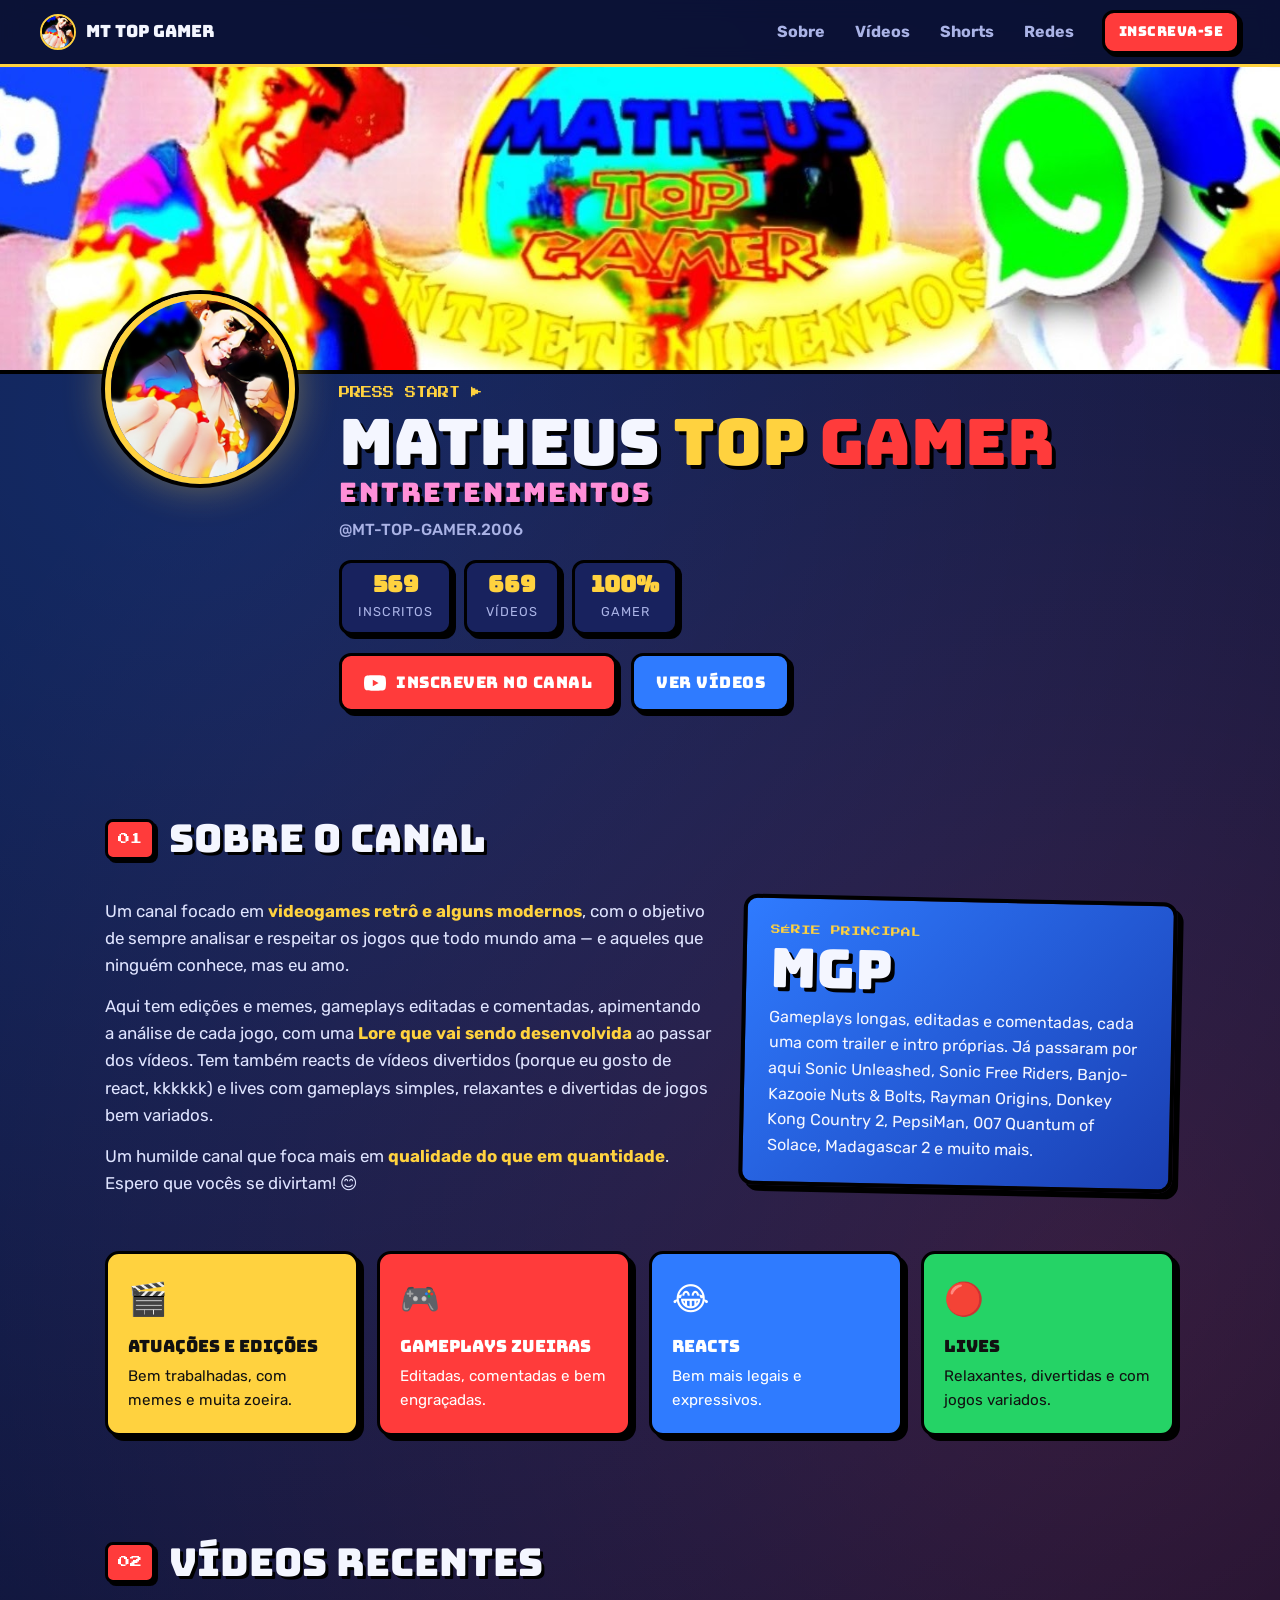
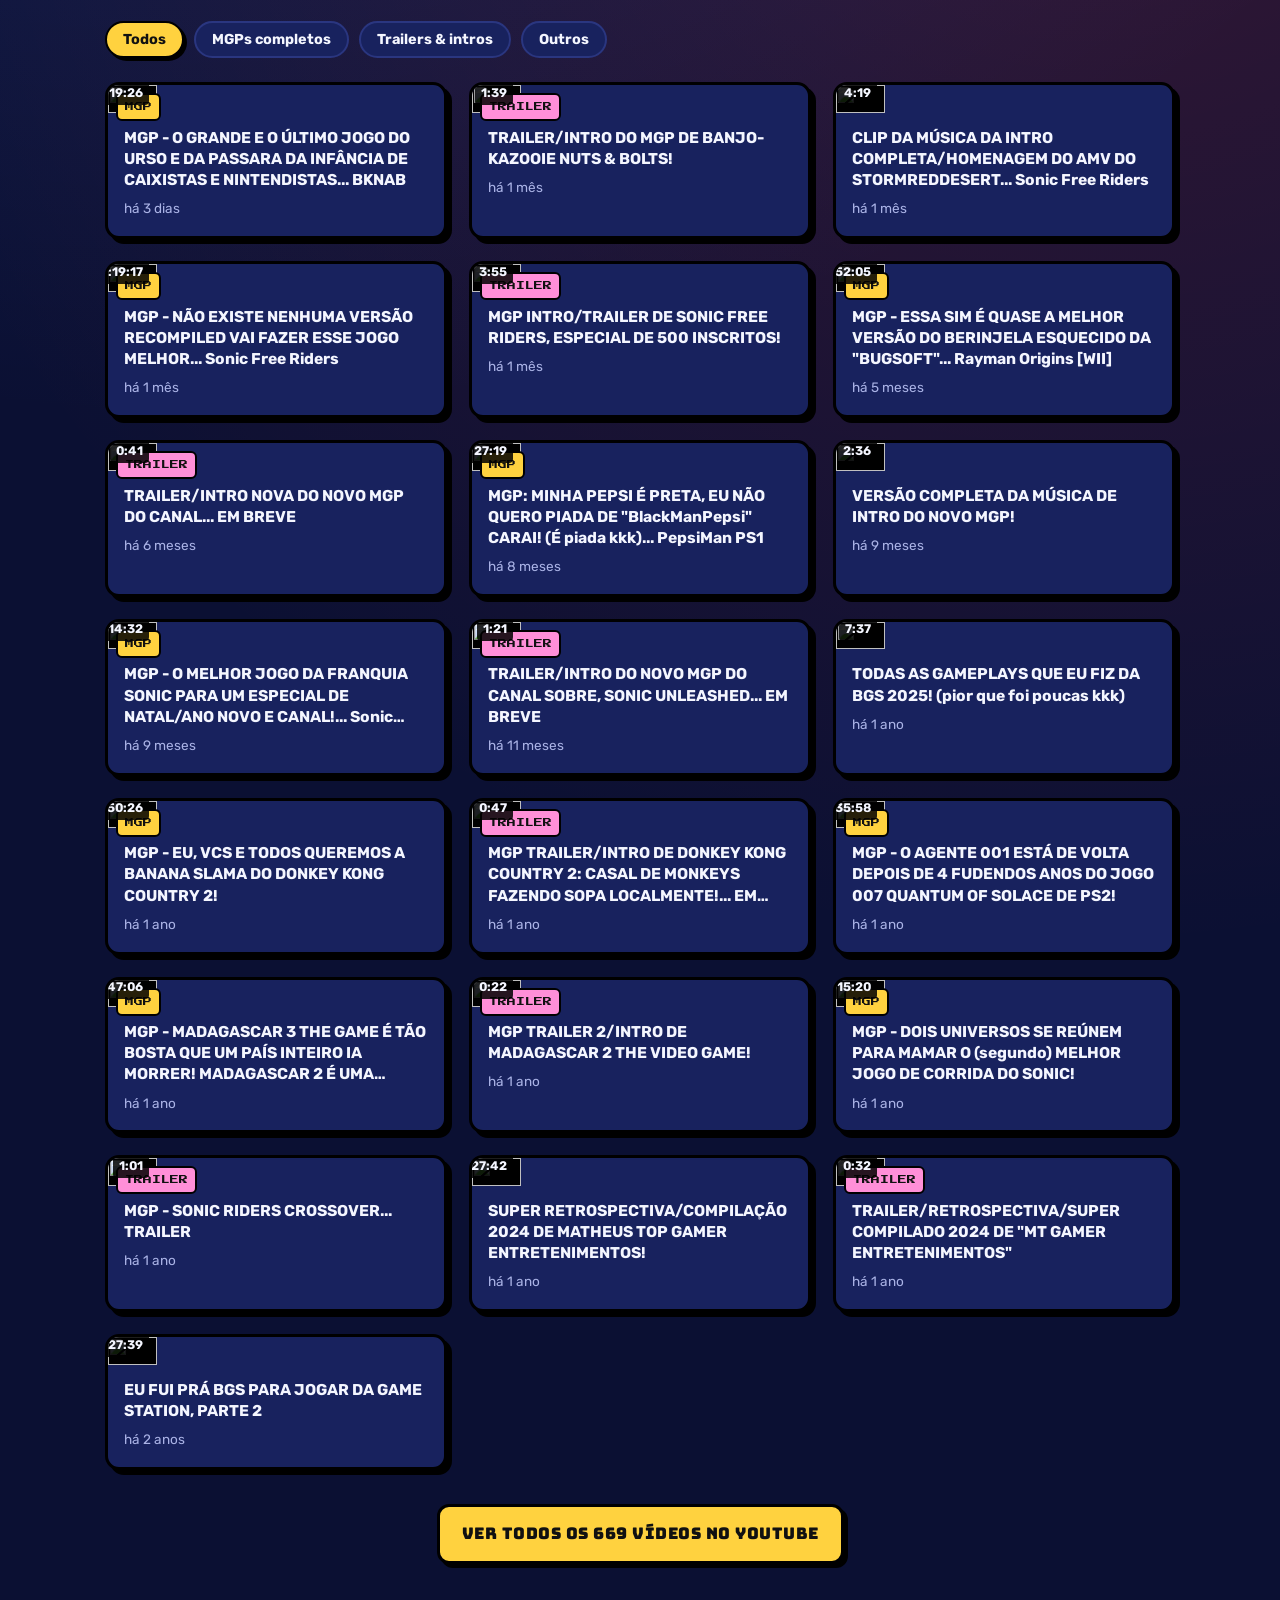
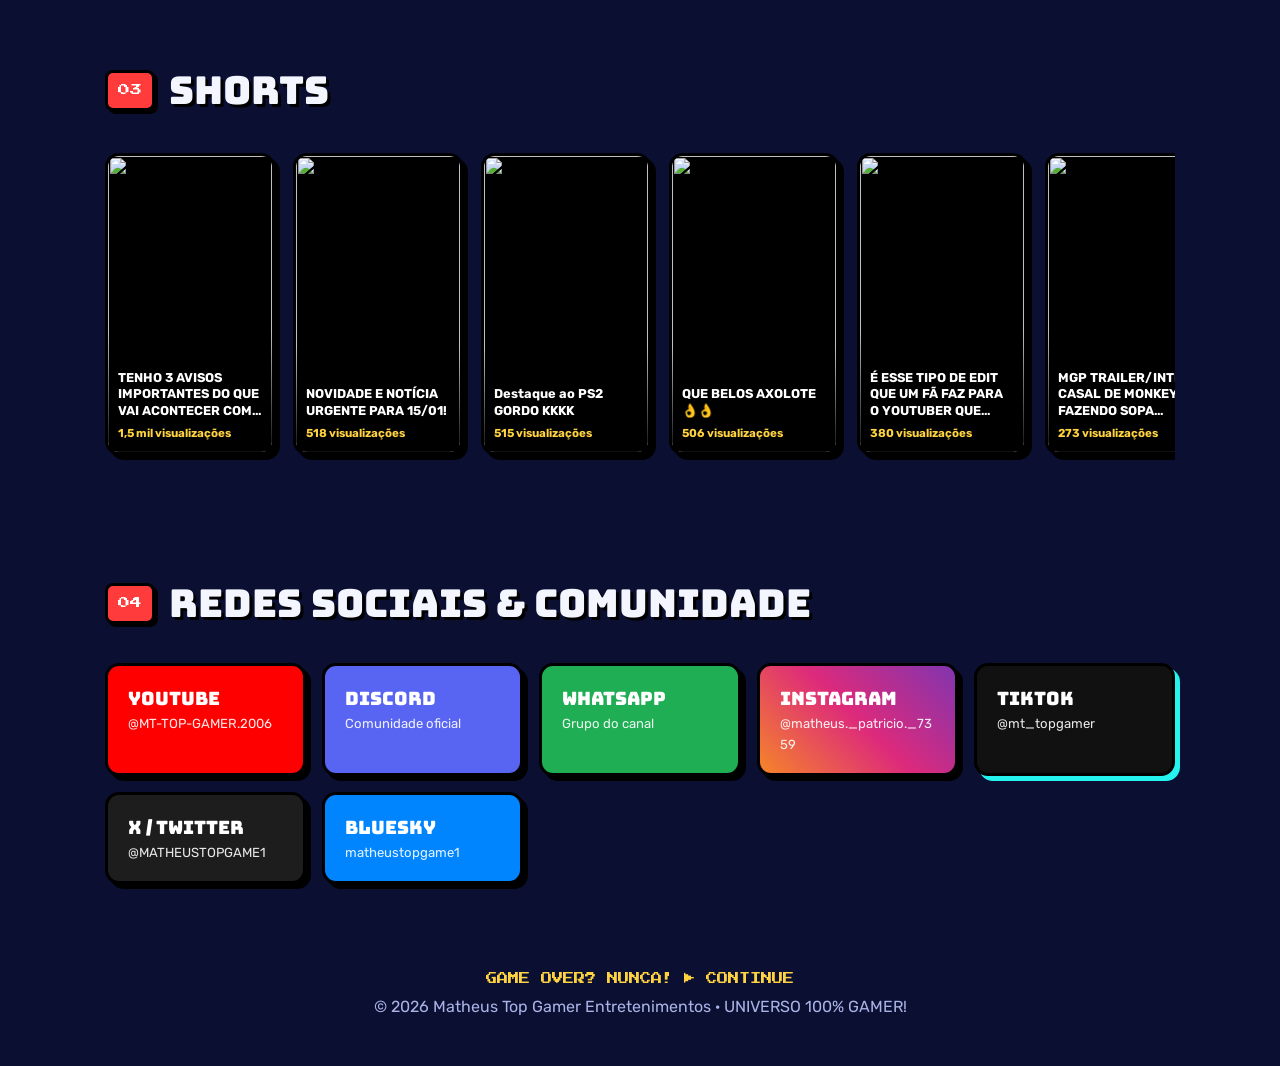
==== index.html @ 9858ecb1 "Site do canal Matheus Top Gamer Entretenimentos Co-Authored-By: Claude Opus 5.5 <noreply@anthropic.c" ====
<!doctype html>
<html lang="pt-BR">
<head>
  <meta charset="utf-8">
  <meta name="viewport" content="width=device-width, initial-scale=1">
  <title>Matheus Top Gamer Entretenimentos</title>
  <meta name="description" content="Canal de videogames retrô e alguns modernos: MGPs, gameplays editadas e comentadas, reacts, lives e muita zoeira. UNIVERSO 100% GAMER!">
  <meta property="og:title" content="Matheus Top Gamer Entretenimentos">
  <meta property="og:description" content="Videogames retrô, MGPs, gameplays zueiras, reacts e lives. UNIVERSO 100% GAMER!">
  <meta property="og:image" content="assets/banner.jpg">
  <meta property="og:type" content="website">
  <meta name="theme-color" content="#0b1033">
  <link rel="icon" href="assets/avatar.jpg">
  <link rel="preconnect" href="https://fonts.googleapis.com">
  <link rel="preconnect" href="https://fonts.gstatic.com" crossorigin>
  <link href="https://fonts.googleapis.com/css2?family=Bungee&family=Press+Start+2P&family=Rubik:wght@400;500;700;900&display=swap" rel="stylesheet">
  <link rel="stylesheet" href="styles.css">
</head>
<body>
  <header class="topbar">
    <a href="#inicio" class="brand">
      <img src="assets/avatar.jpg" alt="" width="36" height="36">
      <span>MT TOP GAMER</span>
    </a>
    <nav class="nav" aria-label="Seções">
      <a href="#sobre">Sobre</a>
      <a href="#videos">Vídeos</a>
      <a href="#shorts">Shorts</a>
      <a href="#redes">Redes</a>
    </nav>
    <a class="btn btn-red btn-sm" href="https://www.youtube.com/@MT-TOP-GAMER.2006?sub_confirmation=1" target="_blank" rel="noopener">Inscreva-se</a>
  </header>

  <main>
    <!-- HERO -->
    <section id="inicio" class="hero">
      <div class="hero-banner" style="background-image:url('assets/banner.jpg')" role="img" aria-label="Banner do canal Matheus Top Gamer Entretenimentos"></div>
      <div class="hero-body">
        <img class="hero-avatar" src="assets/avatar.jpg" alt="Foto do Matheus" width="160" height="160">
        <div class="hero-text">
          <p class="press">PRESS START ▶</p>
          <h1>Matheus <span class="y">Top</span> <span class="r">Gamer</span><small>Entretenimentos</small></h1>
          <p class="handle">@MT-TOP-GAMER.2006</p>
          <ul class="stats">
            <li><strong>569</strong><span>inscritos</span></li>
            <li><strong>669</strong><span>vídeos</span></li>
            <li><strong>100%</strong><span>gamer</span></li>
          </ul>
          <div class="cta">
            <a class="btn btn-red" href="https://www.youtube.com/@MT-TOP-GAMER.2006?sub_confirmation=1" target="_blank" rel="noopener">
              <svg viewBox="0 0 24 24" aria-hidden="true"><path d="M23.5 6.2a3 3 0 0 0-2.1-2.1C19.5 3.6 12 3.6 12 3.6s-7.5 0-9.4.5A3 3 0 0 0 .5 6.2 31 31 0 0 0 0 12a31 31 0 0 0 .5 5.8 3 3 0 0 0 2.1 2.1c1.9.5 9.4.5 9.4.5s7.5 0 9.4-.5a3 3 0 0 0 2.1-2.1A31 31 0 0 0 24 12a31 31 0 0 0-.5-5.8zM9.6 15.6V8.4l6.3 3.6-6.3 3.6z"/></svg>
              Inscrever no canal
            </a>
            <a class="btn btn-blue" href="#videos">Ver vídeos</a>
          </div>
        </div>
      </div>
    </section>

    <!-- SOBRE -->
    <section id="sobre" class="section">
      <h2 class="section-title"><span>01</span> Sobre o canal</h2>
      <div class="about">
        <div class="about-text">
          <p>Um canal focado em <strong>videogames retrô e alguns modernos</strong>, com o objetivo de sempre analisar e respeitar os jogos que todo mundo ama — e aqueles que ninguém conhece, mas eu amo.</p>
          <p>Aqui tem edições e memes, gameplays editadas e comentadas, apimentando a análise de cada jogo, com uma <strong>Lore que vai sendo desenvolvida</strong> ao passar dos vídeos. Tem também reacts de vídeos divertidos (porque eu gosto de react, kkkkkk) e lives com gameplays simples, relaxantes e divertidas de jogos bem variados.</p>
          <p>Um humilde canal que foca mais em <strong>qualidade do que em quantidade</strong>. Espero que vocês se divirtam! 😊</p>
        </div>
        <div class="mgp-card">
          <p class="mgp-tag">SÉRIE PRINCIPAL</p>
          <h3>MGP</h3>
          <p>Gameplays longas, editadas e comentadas, cada uma com trailer e intro próprias. Já passaram por aqui Sonic Unleashed, Sonic Free Riders, Banjo-Kazooie Nuts &amp; Bolts, Rayman Origins, Donkey Kong Country 2, PepsiMan, 007 Quantum of Solace, Madagascar 2 e muito mais.</p>
        </div>
      </div>

      <ul class="features">
        <li class="feat f-yellow"><span class="feat-icon">🎬</span><h3>Atuações e Edições</h3><p>Bem trabalhadas, com memes e muita zoeira.</p></li>
        <li class="feat f-red"><span class="feat-icon">🎮</span><h3>Gameplays Zueiras</h3><p>Editadas, comentadas e bem engraçadas.</p></li>
        <li class="feat f-blue"><span class="feat-icon">😂</span><h3>Reacts</h3><p>Bem mais legais e expressivos.</p></li>
        <li class="feat f-green"><span class="feat-icon">🔴</span><h3>Lives</h3><p>Relaxantes, divertidas e com jogos variados.</p></li>
      </ul>
    </section>

    <!-- VÍDEOS -->
    <section id="videos" class="section">
      <h2 class="section-title"><span>02</span> Vídeos recentes</h2>
      <div class="filters" role="group" aria-label="Filtrar vídeos">
        <button class="chip is-active" data-filter="all">Todos</button>
        <button class="chip" data-filter="mgp">MGPs completos</button>
        <button class="chip" data-filter="trailer">Trailers &amp; intros</button>
        <button class="chip" data-filter="outros">Outros</button>
      </div>
      <div id="video-grid" class="video-grid"></div>
      <div class="more">
        <a class="btn btn-yellow" href="https://www.youtube.com/@MT-TOP-GAMER.2006/videos" target="_blank" rel="noopener">Ver todos os 669 vídeos no YouTube</a>
      </div>
    </section>

    <!-- SHORTS -->
    <section id="shorts" class="section">
      <h2 class="section-title"><span>03</span> Shorts</h2>
      <div id="shorts-row" class="shorts-row"></div>
    </section>

    <!-- REDES -->
    <section id="redes" class="section">
      <h2 class="section-title"><span>04</span> Redes sociais &amp; comunidade</h2>
      <div class="socials">
        <a class="social s-yt" href="https://www.youtube.com/@MT-TOP-GAMER.2006" target="_blank" rel="noopener"><span>YouTube</span><small>@MT-TOP-GAMER.2006</small></a>
        <a class="social s-dc" href="https://discord.gg/ezG8F54a" target="_blank" rel="noopener"><span>Discord</span><small>Comunidade oficial</small></a>
        <a class="social s-wa" href="https://chat.whatsapp.com/B8DY1o9jWbjI2hbQHwNXr1" target="_blank" rel="noopener"><span>WhatsApp</span><small>Grupo do canal</small></a>
        <a class="social s-ig" href="https://www.instagram.com/matheus._patricio._7359/" target="_blank" rel="noopener"><span>Instagram</span><small>@matheus._patricio._7359</small></a>
        <a class="social s-tt" href="https://www.tiktok.com/@mt_topgamer" target="_blank" rel="noopener"><span>TikTok</span><small>@mt_topgamer</small></a>
        <a class="social s-x" href="https://x.com/MATHEUSTOPGAME1" target="_blank" rel="noopener"><span>X / Twitter</span><small>@MATHEUSTOPGAME1</small></a>
        <a class="social s-bs" href="https://bsky.app/profile/matheustopgame1.bsky.social" target="_blank" rel="noopener"><span>Bluesky</span><small>matheustopgame1</small></a>
      </div>
    </section>
  </main>

  <footer class="footer">
    <p class="press">GAME OVER? NUNCA! ▶ CONTINUE</p>
    <p>© <span id="year"></span> Matheus Top Gamer Entretenimentos · UNIVERSO 100% GAMER!</p>
  </footer>

  <dialog id="player" class="player" aria-label="Reprodutor de vídeo">
    <button class="player-close" aria-label="Fechar">✕</button>
    <div class="player-frame"></div>
    <a class="player-link" href="#" target="_blank" rel="noopener">Abrir no YouTube ↗</a>
  </dialog>

  <script src="script.js"></script>
</body>
</html>
---- styles.css ----
:root {
  --bg: #0b1033;
  --bg-2: #121a4d;
  --card: #18225e;
  --ink: #f4f6ff;
  --muted: #aab3e6;
  --yellow: #ffd23f;
  --red: #ff3b3b;
  --blue: #2f7bff;
  --green: #25d366;
  --pink: #ff8fd8;
  --line: #2a3680;
  --radius: 14px;
  --shadow: 6px 6px 0 #000;
}

* { box-sizing: border-box; }
html { scroll-behavior: smooth; scroll-padding-top: 80px; }
body {
  margin: 0;
  background:
    radial-gradient(circle at 15% 10%, rgba(47,123,255,.25), transparent 40%),
    radial-gradient(circle at 85% 30%, rgba(255,59,59,.18), transparent 40%),
    var(--bg);
  color: var(--ink);
  font-family: "Rubik", system-ui, sans-serif;
  line-height: 1.6;
  overflow-x: hidden;
}
img { max-width: 100%; display: block; }
a { color: inherit; }

/* ---------- Top bar ---------- */
.topbar {
  position: sticky; top: 0; z-index: 50;
  display: flex; align-items: center; gap: 16px;
  padding: 10px clamp(16px, 4vw, 40px);
  background: rgba(11,16,51,.88);
  backdrop-filter: blur(10px);
  border-bottom: 3px solid var(--yellow);
}
.brand { display: flex; align-items: center; gap: 10px; text-decoration: none; font-family: "Bungee", sans-serif; font-size: 1.05rem; }
.brand img { width: 36px; height: 36px; border-radius: 50%; border: 2px solid var(--yellow); object-fit: cover; }
.nav { display: flex; gap: 6px; margin-left: auto; }
.nav a { text-decoration: none; padding: 6px 12px; border-radius: 999px; font-weight: 700; color: var(--muted); transition: .2s; }
.nav a:hover { color: var(--bg); background: var(--yellow); }

/* ---------- Buttons ---------- */
.btn {
  display: inline-flex; align-items: center; gap: 10px;
  padding: 14px 22px; border-radius: 12px;
  font-family: "Bungee", sans-serif; font-size: 1rem; letter-spacing: .5px;
  text-decoration: none; color: #fff; border: 3px solid #000;
  box-shadow: 4px 4px 0 #000; transition: transform .12s, box-shadow .12s;
  cursor: pointer;
}
.btn:hover { transform: translate(-2px,-2px); box-shadow: 6px 6px 0 #000; }
.btn:active { transform: translate(3px,3px); box-shadow: 1px 1px 0 #000; }
.btn svg { width: 22px; height: 22px; fill: currentColor; }
.btn-red { background: var(--red); }
.btn-blue { background: var(--blue); }
.btn-yellow { background: var(--yellow); color: #111; }
.btn-sm { padding: 8px 14px; font-size: .85rem; box-shadow: 3px 3px 0 #000; }

/* ---------- Hero ---------- */
.hero { position: relative; }
.hero-banner {
  height: clamp(140px, 24vw, 340px);
  background-size: cover; background-position: center;
  border-bottom: 4px solid #000;
}
.hero-body {
  max-width: 1150px; margin: 0 auto;
  display: flex; gap: clamp(20px, 4vw, 44px); align-items: flex-start;
  padding: 0 clamp(16px, 4vw, 40px);
  margin-top: -80px; position: relative;
}
.hero-avatar {
  width: clamp(120px, 18vw, 190px); height: clamp(120px, 18vw, 190px);
  border-radius: 50%; object-fit: cover; flex-shrink: 0;
  border: 6px solid var(--yellow); box-shadow: 0 0 0 4px #000, 0 0 40px rgba(255,210,63,.45);
  animation: bob 3s ease-in-out infinite;
}
@keyframes bob { 50% { transform: translateY(-8px); } }
.hero-text { padding-top: 90px; }
.press { font-family: "Press Start 2P", monospace; font-size: .7rem; color: var(--yellow); margin: 0 0 8px; animation: blink 1.2s steps(2) infinite; }
@keyframes blink { 50% { opacity: .25; } }
.hero h1 {
  font-family: "Bungee", sans-serif; font-weight: 400;
  font-size: clamp(2rem, 6vw, 4rem); line-height: 1; margin: 0;
  text-shadow: 4px 4px 0 #000;
}
.hero h1 .y { color: var(--yellow); }
.hero h1 .r { color: var(--red); }
.hero h1 small { display: block; font-size: .42em; color: var(--pink); margin-top: 6px; letter-spacing: 2px; }
.handle { color: var(--muted); margin: 10px 0 0; font-weight: 500; }
.stats { list-style: none; display: flex; gap: 12px; padding: 0; margin: 18px 0; flex-wrap: wrap; }
.stats li {
  background: var(--card); border: 3px solid #000; border-radius: 12px;
  padding: 8px 16px; box-shadow: 4px 4px 0 #000; text-align: center; min-width: 96px;
}
.stats strong { display: block; font-family: "Bungee", sans-serif; font-size: 1.4rem; color: var(--yellow); line-height: 1.2; }
.stats span { font-size: .8rem; color: var(--muted); text-transform: uppercase; letter-spacing: 1px; }
.cta { display: flex; gap: 14px; flex-wrap: wrap; }

/* ---------- Sections ---------- */
.section { max-width: 1150px; margin: 0 auto; padding: clamp(56px, 8vw, 96px) clamp(16px, 4vw, 40px) 0; }
.section-title {
  font-family: "Bungee", sans-serif; font-weight: 400;
  font-size: clamp(1.5rem, 4vw, 2.4rem); margin: 0 0 28px;
  display: flex; align-items: center; gap: 14px;
  text-shadow: 3px 3px 0 #000;
}
.section-title span {
  font-family: "Press Start 2P", monospace; font-size: .75rem;
  background: var(--red); color: #fff; padding: 8px 10px; border: 3px solid #000; border-radius: 8px;
  text-shadow: none; box-shadow: 3px 3px 0 #000;
}

/* About */
.about { display: grid; grid-template-columns: 1.4fr 1fr; gap: 28px; align-items: start; }
.about-text p { margin: 0 0 14px; font-size: 1.06rem; color: #dfe4ff; }
.about-text strong { color: var(--yellow); }
.mgp-card {
  background: linear-gradient(135deg, var(--blue), #1a3fb3);
  border: 4px solid #000; border-radius: var(--radius); box-shadow: var(--shadow);
  padding: 24px; transform: rotate(1.2deg);
}
.mgp-tag { font-family: "Press Start 2P", monospace; font-size: .6rem; margin: 0; color: var(--yellow); }
.mgp-card h3 { font-family: "Bungee", sans-serif; font-weight: 400; font-size: 3.4rem; margin: 4px 0 8px; line-height: 1; text-shadow: 4px 4px 0 #000; }
.mgp-card p { margin: 0; }

.features { list-style: none; padding: 0; margin: 40px 0 0; display: grid; grid-template-columns: repeat(4, 1fr); gap: 18px; }
.feat { border: 3px solid #000; border-radius: var(--radius); padding: 20px; box-shadow: 5px 5px 0 #000; color: #111; transition: transform .15s; }
.feat:hover { transform: translateY(-4px) rotate(-1deg); }
.feat-icon { font-size: 2rem; }
.feat h3 { font-family: "Bungee", sans-serif; font-weight: 400; margin: 8px 0 4px; font-size: 1.05rem; }
.feat p { margin: 0; font-size: .95rem; }
.f-yellow { background: var(--yellow); }
.f-red { background: var(--red); color: #fff; }
.f-blue { background: var(--blue); color: #fff; }
.f-green { background: var(--green); }

/* Filters */
.filters { display: flex; gap: 10px; flex-wrap: wrap; margin-bottom: 24px; }
.chip {
  font: 700 .9rem "Rubik", sans-serif; color: var(--ink);
  background: var(--card); border: 2px solid var(--line); border-radius: 999px;
  padding: 8px 16px; cursor: pointer; transition: .15s;
}
.chip:hover { border-color: var(--yellow); }
.chip.is-active { background: var(--yellow); color: #111; border-color: #000; box-shadow: 3px 3px 0 #000; }

/* Video grid */
.video-grid { display: grid; grid-template-columns: repeat(auto-fill, minmax(260px, 1fr)); gap: 22px; }
.video {
  background: var(--card); border: 3px solid #000; border-radius: var(--radius);
  overflow: hidden; box-shadow: 5px 5px 0 #000; cursor: pointer; text-align: left;
  padding: 0; color: inherit; font: inherit; transition: transform .15s, box-shadow .15s;
  display: flex; flex-direction: column;
}
.video:hover, .video:focus-visible { transform: translate(-3px,-3px); box-shadow: 8px 8px 0 var(--yellow); outline: none; }
.thumb { position: relative; aspect-ratio: 16/9; background: #000; }
.thumb img { width: 100%; height: 100%; object-fit: cover; }
.thumb .dur {
  position: absolute; right: 8px; bottom: 8px; background: rgba(0,0,0,.85);
  font-size: .78rem; font-weight: 700; padding: 2px 6px; border-radius: 4px;
}
.thumb .play {
  position: absolute; inset: 0; display: grid; place-items: center; opacity: 0; transition: .2s;
  background: rgba(0,0,0,.35);
}
.thumb .play::before {
  content: ""; width: 64px; height: 64px; border-radius: 50%;
  background: var(--red) url("data:image/svg+xml,%3Csvg xmlns='http://www.w3.org/2000/svg' viewBox='0 0 24 24' fill='white'%3E%3Cpath d='M8 5v14l11-7z'/%3E%3C/svg%3E") center/32px no-repeat;
  border: 3px solid #000;
}
.video:hover .play, .video:focus-visible .play { opacity: 1; }
.video .badge {
  position: absolute; left: 8px; top: 8px; font-family: "Press Start 2P", monospace; font-size: .55rem;
  background: var(--yellow); color: #111; padding: 5px 7px; border: 2px solid #000; border-radius: 6px;
}
.video .badge.trailer { background: var(--pink); }
.video-info { padding: 14px 16px 16px; }
.video-info h3 { margin: 0 0 8px; font-size: .98rem; font-weight: 700; line-height: 1.35;
  display: -webkit-box; -webkit-line-clamp: 3; -webkit-box-orient: vertical; overflow: hidden; }
.video-info p { margin: 0; color: var(--muted); font-size: .85rem; }
.more { text-align: center; margin-top: 34px; }

/* Shorts */
.shorts-row {
  display: grid; grid-auto-flow: column; grid-auto-columns: minmax(170px, 200px);
  gap: 18px; overflow-x: auto; padding: 4px 4px 22px; scroll-snap-type: x mandatory;
}
.shorts-row::-webkit-scrollbar { height: 10px; }
.shorts-row::-webkit-scrollbar-thumb { background: var(--yellow); border-radius: 10px; border: 2px solid var(--bg); }
.short {
  scroll-snap-align: start; position: relative; aspect-ratio: 9/16;
  border: 3px solid #000; border-radius: var(--radius); overflow: hidden;
  box-shadow: 5px 5px 0 #000; background: #000; cursor: pointer; padding: 0; color: #fff; font: inherit; text-align: left;
  transition: transform .15s;
}
.short:hover, .short:focus-visible { transform: translateY(-4px); outline: 3px solid var(--yellow); }
.short img { width: 100%; height: 100%; object-fit: cover; }
.short .short-info {
  position: absolute; inset: auto 0 0 0; padding: 40px 10px 10px;
  background: linear-gradient(transparent, rgba(0,0,0,.92));
}
.short .short-info h3 { margin: 0 0 4px; font-size: .8rem; line-height: 1.3;
  display: -webkit-box; -webkit-line-clamp: 3; -webkit-box-orient: vertical; overflow: hidden; }
.short .short-info p { margin: 0; font-size: .72rem; color: var(--yellow); font-weight: 700; }

/* Socials */
.socials { display: grid; grid-template-columns: repeat(auto-fill, minmax(200px, 1fr)); gap: 16px; }
.social {
  display: flex; flex-direction: column; padding: 18px 20px; border: 3px solid #000; border-radius: var(--radius);
  text-decoration: none; box-shadow: 5px 5px 0 #000; transition: transform .12s, box-shadow .12s; color: #fff;
}
.social:hover { transform: translate(-3px,-3px); box-shadow: 8px 8px 0 #000; }
.social span { font-family: "Bungee", sans-serif; font-size: 1.15rem; }
.social small { opacity: .9; font-size: .82rem; word-break: break-all; }
.s-yt { background: #ff0000; }
.s-dc { background: #5865f2; }
.s-wa { background: #1fae54; }
.s-ig { background: linear-gradient(45deg, #f58529, #dd2a7b, #8134af); }
.s-tt { background: #111; box-shadow: 5px 5px 0 #25f4ee; }
.s-tt:hover { box-shadow: 8px 8px 0 #fe2c55; }
.s-x { background: #1d1d1d; }
.s-bs { background: #0085ff; }

/* Footer */
.footer { text-align: center; padding: 80px 16px 40px; color: var(--muted); }
.footer p { margin: 6px 0; }

/* Player */
.player {
  width: min(960px, 94vw); padding: 0; border: 4px solid var(--yellow); border-radius: var(--radius);
  background: #000; box-shadow: 10px 10px 0 #000; overflow: visible;
}
.player.vertical { width: min(380px, 92vw); }
.player::backdrop { background: rgba(5,8,30,.85); backdrop-filter: blur(4px); }
.player-frame { aspect-ratio: 16/9; }
.player.vertical .player-frame { aspect-ratio: 9/16; max-height: 82vh; }
.player-frame iframe { width: 100%; height: 100%; border: 0; display: block; border-radius: 10px; }
.player-link {
  display: block; text-align: center; padding: 10px; background: var(--bg-2);
  color: var(--yellow); font-weight: 700; text-decoration: none; border-radius: 0 0 10px 10px;
}
.player-link:hover { text-decoration: underline; }
.player-close {
  position: absolute; top: -18px; right: -18px; width: 40px; height: 40px; border-radius: 50%;
  background: var(--red); color: #fff; border: 3px solid #000; font-size: 1.1rem; cursor: pointer; z-index: 2;
}

/* ---------- Responsive ---------- */
@media (max-width: 900px) {
  .about { grid-template-columns: 1fr; }
  .mgp-card { transform: none; }
  .features { grid-template-columns: repeat(2, 1fr); }
}
@media (max-width: 680px) {
  .nav { display: none; }
  .topbar .btn-sm { margin-left: auto; }
  .hero-body { flex-direction: column; align-items: flex-start; margin-top: -60px; }
  .hero-text { padding-top: 0; }
  .features { grid-template-columns: 1fr; }
  .player-close { top: -14px; right: -6px; }
}
@media (prefers-reduced-motion: reduce) {
  *, *::before, *::after { animation: none !important; transition: none !important; scroll-behavior: auto !important; }
}
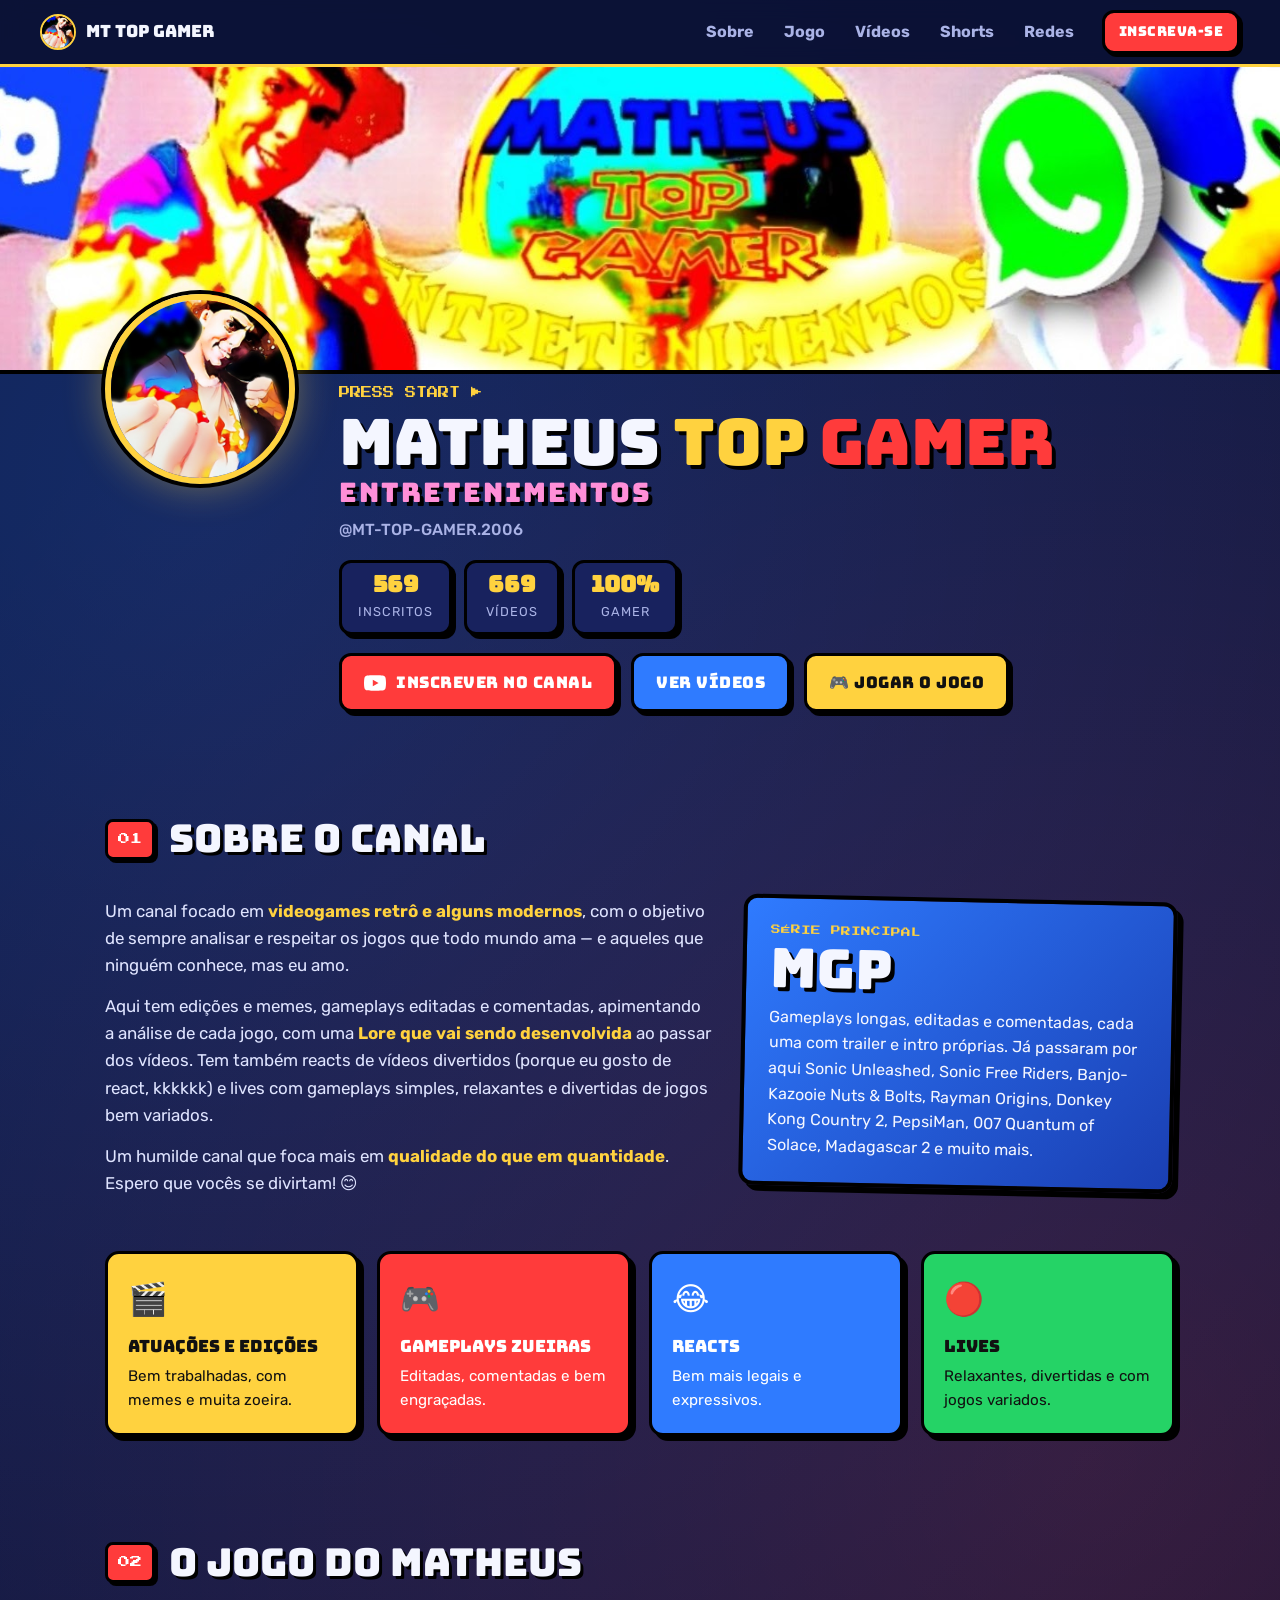
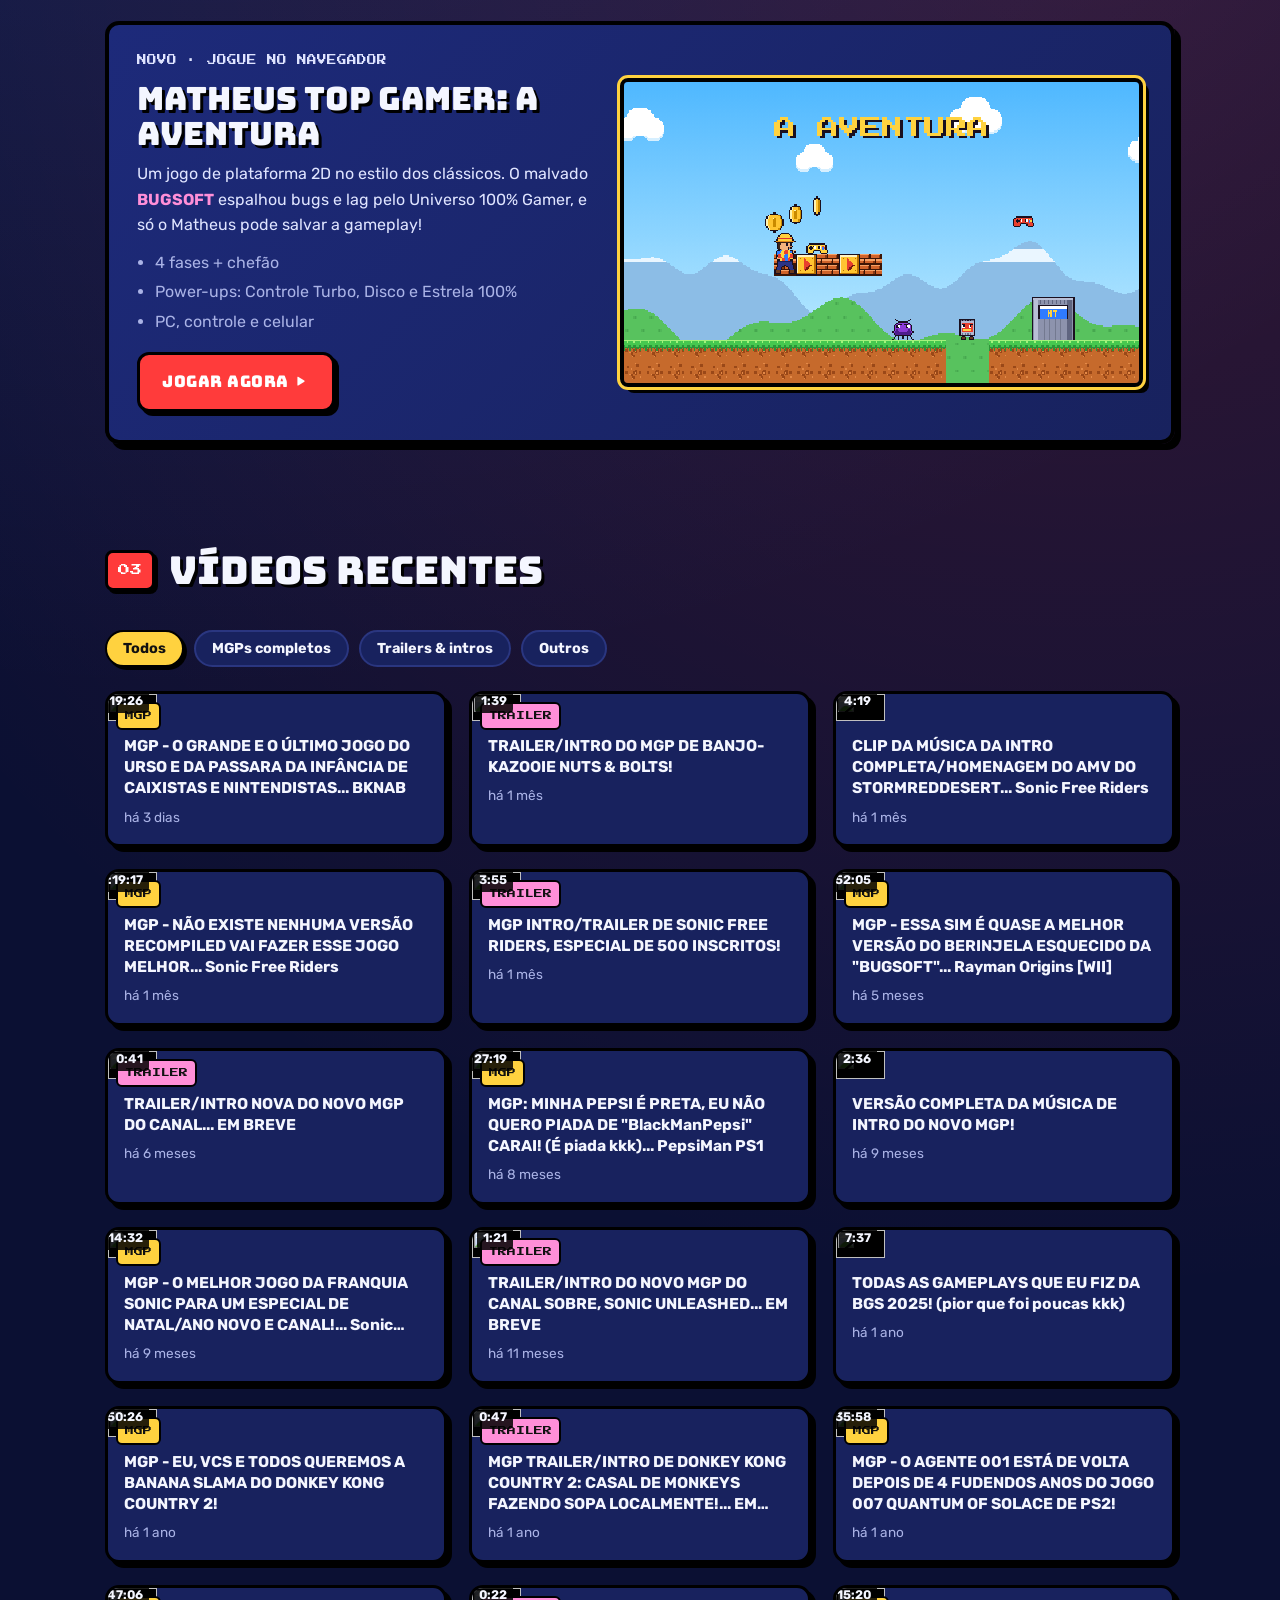
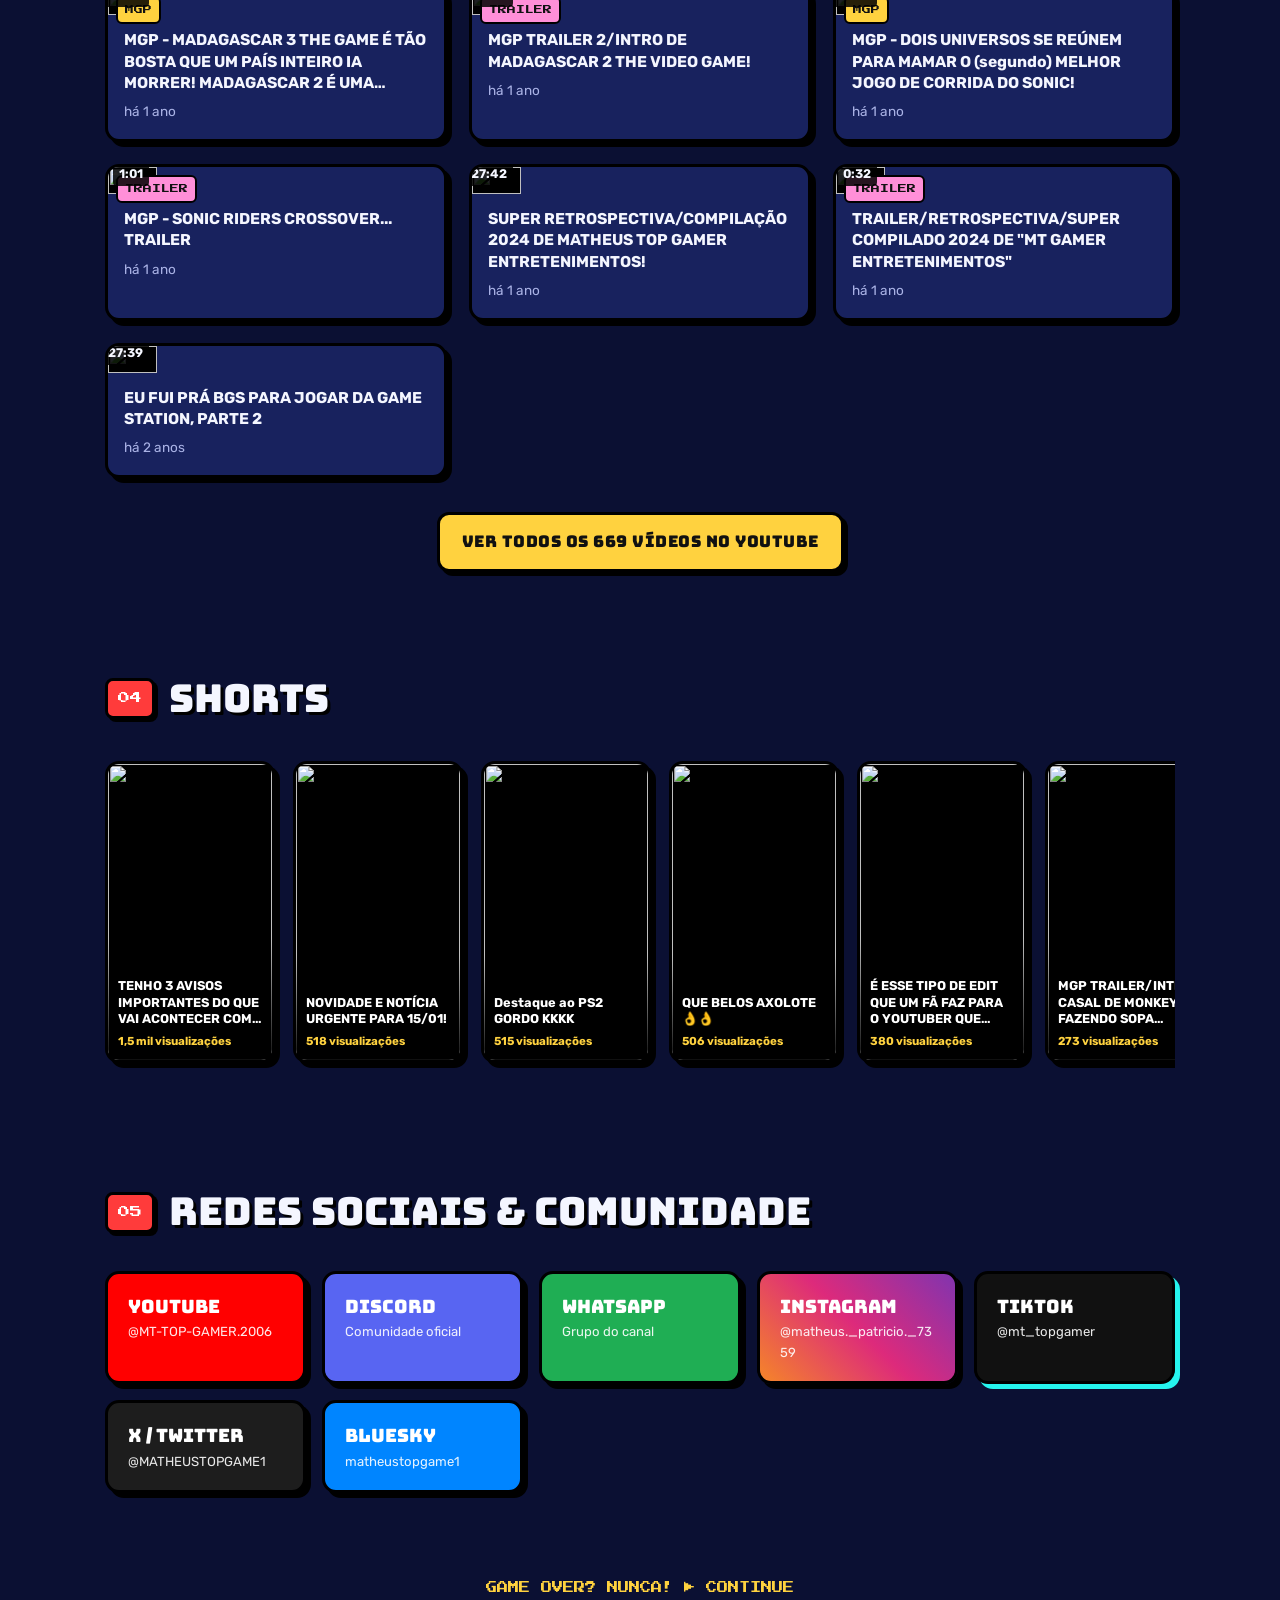
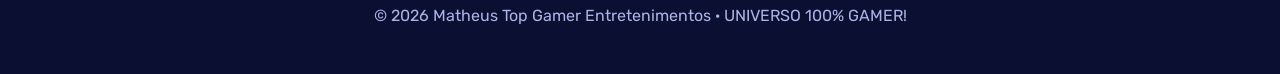
==== commit e59837e1: "Adiciona o jogo Matheus Top Gamer: A Aventura Jogo de plataforma 2D em jogo.html, com 4 fases e o ch" ====
--- a/index.html
+++ b/index.html
@@ -1,133 +1,157 @@
-<!doctype html>
-<html lang="pt-BR">
-<head>
-  <meta charset="utf-8">
-  <meta name="viewport" content="width=device-width, initial-scale=1">
-  <title>Matheus Top Gamer Entretenimentos</title>
-  <meta name="description" content="Canal de videogames retrô e alguns modernos: MGPs, gameplays editadas e comentadas, reacts, lives e muita zoeira. UNIVERSO 100% GAMER!">
-  <meta property="og:title" content="Matheus Top Gamer Entretenimentos">
-  <meta property="og:description" content="Videogames retrô, MGPs, gameplays zueiras, reacts e lives. UNIVERSO 100% GAMER!">
-  <meta property="og:image" content="assets/banner.jpg">
-  <meta property="og:type" content="website">
-  <meta name="theme-color" content="#0b1033">
-  <link rel="icon" href="assets/avatar.jpg">
-  <link rel="preconnect" href="https://fonts.googleapis.com">
-  <link rel="preconnect" href="https://fonts.gstatic.com" crossorigin>
-  <link href="https://fonts.googleapis.com/css2?family=Bungee&family=Press+Start+2P&family=Rubik:wght@400;500;700;900&display=swap" rel="stylesheet">
-  <link rel="stylesheet" href="styles.css">
-</head>
-<body>
-  <header class="topbar">
-    <a href="#inicio" class="brand">
-      <img src="assets/avatar.jpg" alt="" width="36" height="36">
-      <span>MT TOP GAMER</span>
-    </a>
-    <nav class="nav" aria-label="Seções">
-      <a href="#sobre">Sobre</a>
-      <a href="#videos">Vídeos</a>
-      <a href="#shorts">Shorts</a>
-      <a href="#redes">Redes</a>
-    </nav>
-    <a class="btn btn-red btn-sm" href="https://www.youtube.com/@MT-TOP-GAMER.2006?sub_confirmation=1" target="_blank" rel="noopener">Inscreva-se</a>
-  </header>
-
-  <main>
-    <!-- HERO -->
-    <section id="inicio" class="hero">
-      <div class="hero-banner" style="background-image:url('assets/banner.jpg')" role="img" aria-label="Banner do canal Matheus Top Gamer Entretenimentos"></div>
-      <div class="hero-body">
-        <img class="hero-avatar" src="assets/avatar.jpg" alt="Foto do Matheus" width="160" height="160">
-        <div class="hero-text">
-          <p class="press">PRESS START ▶</p>
-          <h1>Matheus <span class="y">Top</span> <span class="r">Gamer</span><small>Entretenimentos</small></h1>
-          <p class="handle">@MT-TOP-GAMER.2006</p>
-          <ul class="stats">
-            <li><strong>569</strong><span>inscritos</span></li>
-            <li><strong>669</strong><span>vídeos</span></li>
-            <li><strong>100%</strong><span>gamer</span></li>
-          </ul>
-          <div class="cta">
-            <a class="btn btn-red" href="https://www.youtube.com/@MT-TOP-GAMER.2006?sub_confirmation=1" target="_blank" rel="noopener">
-              <svg viewBox="0 0 24 24" aria-hidden="true"><path d="M23.5 6.2a3 3 0 0 0-2.1-2.1C19.5 3.6 12 3.6 12 3.6s-7.5 0-9.4.5A3 3 0 0 0 .5 6.2 31 31 0 0 0 0 12a31 31 0 0 0 .5 5.8 3 3 0 0 0 2.1 2.1c1.9.5 9.4.5 9.4.5s7.5 0 9.4-.5a3 3 0 0 0 2.1-2.1A31 31 0 0 0 24 12a31 31 0 0 0-.5-5.8zM9.6 15.6V8.4l6.3 3.6-6.3 3.6z"/></svg>
-              Inscrever no canal
-            </a>
-            <a class="btn btn-blue" href="#videos">Ver vídeos</a>
-          </div>
-        </div>
-      </div>
-    </section>
-
-    <!-- SOBRE -->
-    <section id="sobre" class="section">
-      <h2 class="section-title"><span>01</span> Sobre o canal</h2>
-      <div class="about">
-        <div class="about-text">
-          <p>Um canal focado em <strong>videogames retrô e alguns modernos</strong>, com o objetivo de sempre analisar e respeitar os jogos que todo mundo ama — e aqueles que ninguém conhece, mas eu amo.</p>
-          <p>Aqui tem edições e memes, gameplays editadas e comentadas, apimentando a análise de cada jogo, com uma <strong>Lore que vai sendo desenvolvida</strong> ao passar dos vídeos. Tem também reacts de vídeos divertidos (porque eu gosto de react, kkkkkk) e lives com gameplays simples, relaxantes e divertidas de jogos bem variados.</p>
-          <p>Um humilde canal que foca mais em <strong>qualidade do que em quantidade</strong>. Espero que vocês se divirtam! 😊</p>
-        </div>
-        <div class="mgp-card">
-          <p class="mgp-tag">SÉRIE PRINCIPAL</p>
-          <h3>MGP</h3>
-          <p>Gameplays longas, editadas e comentadas, cada uma com trailer e intro próprias. Já passaram por aqui Sonic Unleashed, Sonic Free Riders, Banjo-Kazooie Nuts &amp; Bolts, Rayman Origins, Donkey Kong Country 2, PepsiMan, 007 Quantum of Solace, Madagascar 2 e muito mais.</p>
-        </div>
-      </div>
-
-      <ul class="features">
-        <li class="feat f-yellow"><span class="feat-icon">🎬</span><h3>Atuações e Edições</h3><p>Bem trabalhadas, com memes e muita zoeira.</p></li>
-        <li class="feat f-red"><span class="feat-icon">🎮</span><h3>Gameplays Zueiras</h3><p>Editadas, comentadas e bem engraçadas.</p></li>
-        <li class="feat f-blue"><span class="feat-icon">😂</span><h3>Reacts</h3><p>Bem mais legais e expressivos.</p></li>
-        <li class="feat f-green"><span class="feat-icon">🔴</span><h3>Lives</h3><p>Relaxantes, divertidas e com jogos variados.</p></li>
-      </ul>
-    </section>
-
-    <!-- VÍDEOS -->
-    <section id="videos" class="section">
-      <h2 class="section-title"><span>02</span> Vídeos recentes</h2>
-      <div class="filters" role="group" aria-label="Filtrar vídeos">
-        <button class="chip is-active" data-filter="all">Todos</button>
-        <button class="chip" data-filter="mgp">MGPs completos</button>
-        <button class="chip" data-filter="trailer">Trailers &amp; intros</button>
-        <button class="chip" data-filter="outros">Outros</button>
-      </div>
-      <div id="video-grid" class="video-grid"></div>
-      <div class="more">
-        <a class="btn btn-yellow" href="https://www.youtube.com/@MT-TOP-GAMER.2006/videos" target="_blank" rel="noopener">Ver todos os 669 vídeos no YouTube</a>
-      </div>
-    </section>
-
-    <!-- SHORTS -->
-    <section id="shorts" class="section">
-      <h2 class="section-title"><span>03</span> Shorts</h2>
-      <div id="shorts-row" class="shorts-row"></div>
-    </section>
-
-    <!-- REDES -->
-    <section id="redes" class="section">
-      <h2 class="section-title"><span>04</span> Redes sociais &amp; comunidade</h2>
-      <div class="socials">
-        <a class="social s-yt" href="https://www.youtube.com/@MT-TOP-GAMER.2006" target="_blank" rel="noopener"><span>YouTube</span><small>@MT-TOP-GAMER.2006</small></a>
-        <a class="social s-dc" href="https://discord.gg/ezG8F54a" target="_blank" rel="noopener"><span>Discord</span><small>Comunidade oficial</small></a>
-        <a class="social s-wa" href="https://chat.whatsapp.com/B8DY1o9jWbjI2hbQHwNXr1" target="_blank" rel="noopener"><span>WhatsApp</span><small>Grupo do canal</small></a>
-        <a class="social s-ig" href="https://www.instagram.com/matheus._patricio._7359/" target="_blank" rel="noopener"><span>Instagram</span><small>@matheus._patricio._7359</small></a>
-        <a class="social s-tt" href="https://www.tiktok.com/@mt_topgamer" target="_blank" rel="noopener"><span>TikTok</span><small>@mt_topgamer</small></a>
-        <a class="social s-x" href="https://x.com/MATHEUSTOPGAME1" target="_blank" rel="noopener"><span>X / Twitter</span><small>@MATHEUSTOPGAME1</small></a>
-        <a class="social s-bs" href="https://bsky.app/profile/matheustopgame1.bsky.social" target="_blank" rel="noopener"><span>Bluesky</span><small>matheustopgame1</small></a>
-      </div>
-    </section>
-  </main>
-
-  <footer class="footer">
-    <p class="press">GAME OVER? NUNCA! ▶ CONTINUE</p>
-    <p>© <span id="year"></span> Matheus Top Gamer Entretenimentos · UNIVERSO 100% GAMER!</p>
-  </footer>
-
-  <dialog id="player" class="player" aria-label="Reprodutor de vídeo">
-    <button class="player-close" aria-label="Fechar">✕</button>
-    <div class="player-frame"></div>
-    <a class="player-link" href="#" target="_blank" rel="noopener">Abrir no YouTube ↗</a>
-  </dialog>
-
-  <script src="script.js"></script>
-</body>
-</html>
+<!doctype html>
+<html lang="pt-BR">
+<head>
+  <meta charset="utf-8">
+  <meta name="viewport" content="width=device-width, initial-scale=1">
+  <title>Matheus Top Gamer Entretenimentos</title>
+  <meta name="description" content="Canal de videogames retrô e alguns modernos: MGPs, gameplays editadas e comentadas, reacts, lives e muita zoeira. UNIVERSO 100% GAMER!">
+  <meta property="og:title" content="Matheus Top Gamer Entretenimentos">
+  <meta property="og:description" content="Videogames retrô, MGPs, gameplays zueiras, reacts e lives. UNIVERSO 100% GAMER!">
+  <meta property="og:image" content="assets/banner.jpg">
+  <meta property="og:type" content="website">
+  <meta name="theme-color" content="#0b1033">
+  <link rel="icon" href="assets/avatar.jpg">
+  <link rel="preconnect" href="https://fonts.googleapis.com">
+  <link rel="preconnect" href="https://fonts.gstatic.com" crossorigin>
+  <link href="https://fonts.googleapis.com/css2?family=Bungee&family=Press+Start+2P&family=Rubik:wght@400;500;700;900&display=swap" rel="stylesheet">
+  <link rel="stylesheet" href="styles.css">
+</head>
+<body>
+  <header class="topbar">
+    <a href="#inicio" class="brand">
+      <img src="assets/avatar.jpg" alt="" width="36" height="36">
+      <span>MT TOP GAMER</span>
+    </a>
+    <nav class="nav" aria-label="Seções">
+      <a href="#sobre">Sobre</a>
+      <a href="#jogo">Jogo</a>
+      <a href="#videos">Vídeos</a>
+      <a href="#shorts">Shorts</a>
+      <a href="#redes">Redes</a>
+    </nav>
+    <a class="btn btn-red btn-sm" href="https://www.youtube.com/@MT-TOP-GAMER.2006?sub_confirmation=1" target="_blank" rel="noopener">Inscreva-se</a>
+  </header>
+
+  <main>
+    <!-- HERO -->
+    <section id="inicio" class="hero">
+      <div class="hero-banner" style="background-image:url('assets/banner.jpg')" role="img" aria-label="Banner do canal Matheus Top Gamer Entretenimentos"></div>
+      <div class="hero-body">
+        <img class="hero-avatar" src="assets/avatar.jpg" alt="Foto do Matheus" width="160" height="160">
+        <div class="hero-text">
+          <p class="press">PRESS START ▶</p>
+          <h1>Matheus <span class="y">Top</span> <span class="r">Gamer</span><small>Entretenimentos</small></h1>
+          <p class="handle">@MT-TOP-GAMER.2006</p>
+          <ul class="stats">
+            <li><strong>569</strong><span>inscritos</span></li>
+            <li><strong>669</strong><span>vídeos</span></li>
+            <li><strong>100%</strong><span>gamer</span></li>
+          </ul>
+          <div class="cta">
+            <a class="btn btn-red" href="https://www.youtube.com/@MT-TOP-GAMER.2006?sub_confirmation=1" target="_blank" rel="noopener">
+              <svg viewBox="0 0 24 24" aria-hidden="true"><path d="M23.5 6.2a3 3 0 0 0-2.1-2.1C19.5 3.6 12 3.6 12 3.6s-7.5 0-9.4.5A3 3 0 0 0 .5 6.2 31 31 0 0 0 0 12a31 31 0 0 0 .5 5.8 3 3 0 0 0 2.1 2.1c1.9.5 9.4.5 9.4.5s7.5 0 9.4-.5a3 3 0 0 0 2.1-2.1A31 31 0 0 0 24 12a31 31 0 0 0-.5-5.8zM9.6 15.6V8.4l6.3 3.6-6.3 3.6z"/></svg>
+              Inscrever no canal
+            </a>
+            <a class="btn btn-blue" href="#videos">Ver vídeos</a>
+            <a class="btn btn-yellow" href="jogo.html">🎮 Jogar o jogo</a>
+          </div>
+        </div>
+      </div>
+    </section>
+
+    <!-- SOBRE -->
+    <section id="sobre" class="section">
+      <h2 class="section-title"><span>01</span> Sobre o canal</h2>
+      <div class="about">
+        <div class="about-text">
+          <p>Um canal focado em <strong>videogames retrô e alguns modernos</strong>, com o objetivo de sempre analisar e respeitar os jogos que todo mundo ama — e aqueles que ninguém conhece, mas eu amo.</p>
+          <p>Aqui tem edições e memes, gameplays editadas e comentadas, apimentando a análise de cada jogo, com uma <strong>Lore que vai sendo desenvolvida</strong> ao passar dos vídeos. Tem também reacts de vídeos divertidos (porque eu gosto de react, kkkkkk) e lives com gameplays simples, relaxantes e divertidas de jogos bem variados.</p>
+          <p>Um humilde canal que foca mais em <strong>qualidade do que em quantidade</strong>. Espero que vocês se divirtam! 😊</p>
+        </div>
+        <div class="mgp-card">
+          <p class="mgp-tag">SÉRIE PRINCIPAL</p>
+          <h3>MGP</h3>
+          <p>Gameplays longas, editadas e comentadas, cada uma com trailer e intro próprias. Já passaram por aqui Sonic Unleashed, Sonic Free Riders, Banjo-Kazooie Nuts &amp; Bolts, Rayman Origins, Donkey Kong Country 2, PepsiMan, 007 Quantum of Solace, Madagascar 2 e muito mais.</p>
+        </div>
+      </div>
+
+      <ul class="features">
+        <li class="feat f-yellow"><span class="feat-icon">🎬</span><h3>Atuações e Edições</h3><p>Bem trabalhadas, com memes e muita zoeira.</p></li>
+        <li class="feat f-red"><span class="feat-icon">🎮</span><h3>Gameplays Zueiras</h3><p>Editadas, comentadas e bem engraçadas.</p></li>
+        <li class="feat f-blue"><span class="feat-icon">😂</span><h3>Reacts</h3><p>Bem mais legais e expressivos.</p></li>
+        <li class="feat f-green"><span class="feat-icon">🔴</span><h3>Lives</h3><p>Relaxantes, divertidas e com jogos variados.</p></li>
+      </ul>
+    </section>
+
+    <!-- JOGO -->
+    <section id="jogo" class="section">
+      <h2 class="section-title"><span>02</span> O jogo do Matheus</h2>
+      <div class="game-card">
+        <div class="game-text">
+          <p class="mgp-tag">NOVO · JOGUE NO NAVEGADOR</p>
+          <h3>Matheus Top Gamer: A Aventura</h3>
+          <p>Um jogo de plataforma 2D no estilo dos clássicos. O malvado <strong>BUGSOFT</strong> espalhou bugs e lag pelo Universo 100% Gamer, e só o Matheus pode salvar a gameplay!</p>
+          <ul class="game-facts">
+            <li>4 fases + chefão</li>
+            <li>Power-ups: Controle Turbo, Disco e Estrela 100%</li>
+            <li>PC, controle e celular</li>
+          </ul>
+          <a class="btn btn-red" href="jogo.html">Jogar agora ▶</a>
+        </div>
+        <a class="game-preview" href="jogo.html" aria-label="Abrir o jogo">
+          <canvas id="game-preview" width="384" height="224"></canvas>
+        </a>
+      </div>
+    </section>
+
+    <!-- VÍDEOS -->
+    <section id="videos" class="section">
+      <h2 class="section-title"><span>03</span> Vídeos recentes</h2>
+      <div class="filters" role="group" aria-label="Filtrar vídeos">
+        <button class="chip is-active" data-filter="all">Todos</button>
+        <button class="chip" data-filter="mgp">MGPs completos</button>
+        <button class="chip" data-filter="trailer">Trailers &amp; intros</button>
+        <button class="chip" data-filter="outros">Outros</button>
+      </div>
+      <div id="video-grid" class="video-grid"></div>
+      <div class="more">
+        <a class="btn btn-yellow" href="https://www.youtube.com/@MT-TOP-GAMER.2006/videos" target="_blank" rel="noopener">Ver todos os 669 vídeos no YouTube</a>
+      </div>
+    </section>
+
+    <!-- SHORTS -->
+    <section id="shorts" class="section">
+      <h2 class="section-title"><span>04</span> Shorts</h2>
+      <div id="shorts-row" class="shorts-row"></div>
+    </section>
+
+    <!-- REDES -->
+    <section id="redes" class="section">
+      <h2 class="section-title"><span>05</span> Redes sociais &amp; comunidade</h2>
+      <div class="socials">
+        <a class="social s-yt" href="https://www.youtube.com/@MT-TOP-GAMER.2006" target="_blank" rel="noopener"><span>YouTube</span><small>@MT-TOP-GAMER.2006</small></a>
+        <a class="social s-dc" href="https://discord.gg/ezG8F54a" target="_blank" rel="noopener"><span>Discord</span><small>Comunidade oficial</small></a>
+        <a class="social s-wa" href="https://chat.whatsapp.com/B8DY1o9jWbjI2hbQHwNXr1" target="_blank" rel="noopener"><span>WhatsApp</span><small>Grupo do canal</small></a>
+        <a class="social s-ig" href="https://www.instagram.com/matheus._patricio._7359/" target="_blank" rel="noopener"><span>Instagram</span><small>@matheus._patricio._7359</small></a>
+        <a class="social s-tt" href="https://www.tiktok.com/@mt_topgamer" target="_blank" rel="noopener"><span>TikTok</span><small>@mt_topgamer</small></a>
+        <a class="social s-x" href="https://x.com/MATHEUSTOPGAME1" target="_blank" rel="noopener"><span>X / Twitter</span><small>@MATHEUSTOPGAME1</small></a>
+        <a class="social s-bs" href="https://bsky.app/profile/matheustopgame1.bsky.social" target="_blank" rel="noopener"><span>Bluesky</span><small>matheustopgame1</small></a>
+      </div>
+    </section>
+  </main>
+
+  <footer class="footer">
+    <p class="press">GAME OVER? NUNCA! ▶ CONTINUE</p>
+    <p>© <span id="year"></span> Matheus Top Gamer Entretenimentos · UNIVERSO 100% GAMER!</p>
+  </footer>
+
+  <dialog id="player" class="player" aria-label="Reprodutor de vídeo">
+    <button class="player-close" aria-label="Fechar">✕</button>
+    <div class="player-frame"></div>
+    <a class="player-link" href="#" target="_blank" rel="noopener">Abrir no YouTube ↗</a>
+  </dialog>
+
+  <script src="game/art.js"></script>
+  <script src="script.js"></script>
+</body>
+</html>
--- a/styles.css
+++ b/styles.css
@@ -1,271 +1,287 @@
-:root {
-  --bg: #0b1033;
-  --bg-2: #121a4d;
-  --card: #18225e;
-  --ink: #f4f6ff;
-  --muted: #aab3e6;
-  --yellow: #ffd23f;
-  --red: #ff3b3b;
-  --blue: #2f7bff;
-  --green: #25d366;
-  --pink: #ff8fd8;
-  --line: #2a3680;
-  --radius: 14px;
-  --shadow: 6px 6px 0 #000;
-}
-
-* { box-sizing: border-box; }
-html { scroll-behavior: smooth; scroll-padding-top: 80px; }
-body {
-  margin: 0;
-  background:
-    radial-gradient(circle at 15% 10%, rgba(47,123,255,.25), transparent 40%),
-    radial-gradient(circle at 85% 30%, rgba(255,59,59,.18), transparent 40%),
-    var(--bg);
-  color: var(--ink);
-  font-family: "Rubik", system-ui, sans-serif;
-  line-height: 1.6;
-  overflow-x: hidden;
-}
-img { max-width: 100%; display: block; }
-a { color: inherit; }
-
-/* ---------- Top bar ---------- */
-.topbar {
-  position: sticky; top: 0; z-index: 50;
-  display: flex; align-items: center; gap: 16px;
-  padding: 10px clamp(16px, 4vw, 40px);
-  background: rgba(11,16,51,.88);
-  backdrop-filter: blur(10px);
-  border-bottom: 3px solid var(--yellow);
-}
-.brand { display: flex; align-items: center; gap: 10px; text-decoration: none; font-family: "Bungee", sans-serif; font-size: 1.05rem; }
-.brand img { width: 36px; height: 36px; border-radius: 50%; border: 2px solid var(--yellow); object-fit: cover; }
-.nav { display: flex; gap: 6px; margin-left: auto; }
-.nav a { text-decoration: none; padding: 6px 12px; border-radius: 999px; font-weight: 700; color: var(--muted); transition: .2s; }
-.nav a:hover { color: var(--bg); background: var(--yellow); }
-
-/* ---------- Buttons ---------- */
-.btn {
-  display: inline-flex; align-items: center; gap: 10px;
-  padding: 14px 22px; border-radius: 12px;
-  font-family: "Bungee", sans-serif; font-size: 1rem; letter-spacing: .5px;
-  text-decoration: none; color: #fff; border: 3px solid #000;
-  box-shadow: 4px 4px 0 #000; transition: transform .12s, box-shadow .12s;
-  cursor: pointer;
-}
-.btn:hover { transform: translate(-2px,-2px); box-shadow: 6px 6px 0 #000; }
-.btn:active { transform: translate(3px,3px); box-shadow: 1px 1px 0 #000; }
-.btn svg { width: 22px; height: 22px; fill: currentColor; }
-.btn-red { background: var(--red); }
-.btn-blue { background: var(--blue); }
-.btn-yellow { background: var(--yellow); color: #111; }
-.btn-sm { padding: 8px 14px; font-size: .85rem; box-shadow: 3px 3px 0 #000; }
-
-/* ---------- Hero ---------- */
-.hero { position: relative; }
-.hero-banner {
-  height: clamp(140px, 24vw, 340px);
-  background-size: cover; background-position: center;
-  border-bottom: 4px solid #000;
-}
-.hero-body {
-  max-width: 1150px; margin: 0 auto;
-  display: flex; gap: clamp(20px, 4vw, 44px); align-items: flex-start;
-  padding: 0 clamp(16px, 4vw, 40px);
-  margin-top: -80px; position: relative;
-}
-.hero-avatar {
-  width: clamp(120px, 18vw, 190px); height: clamp(120px, 18vw, 190px);
-  border-radius: 50%; object-fit: cover; flex-shrink: 0;
-  border: 6px solid var(--yellow); box-shadow: 0 0 0 4px #000, 0 0 40px rgba(255,210,63,.45);
-  animation: bob 3s ease-in-out infinite;
-}
-@keyframes bob { 50% { transform: translateY(-8px); } }
-.hero-text { padding-top: 90px; }
-.press { font-family: "Press Start 2P", monospace; font-size: .7rem; color: var(--yellow); margin: 0 0 8px; animation: blink 1.2s steps(2) infinite; }
-@keyframes blink { 50% { opacity: .25; } }
-.hero h1 {
-  font-family: "Bungee", sans-serif; font-weight: 400;
-  font-size: clamp(2rem, 6vw, 4rem); line-height: 1; margin: 0;
-  text-shadow: 4px 4px 0 #000;
-}
-.hero h1 .y { color: var(--yellow); }
-.hero h1 .r { color: var(--red); }
-.hero h1 small { display: block; font-size: .42em; color: var(--pink); margin-top: 6px; letter-spacing: 2px; }
-.handle { color: var(--muted); margin: 10px 0 0; font-weight: 500; }
-.stats { list-style: none; display: flex; gap: 12px; padding: 0; margin: 18px 0; flex-wrap: wrap; }
-.stats li {
-  background: var(--card); border: 3px solid #000; border-radius: 12px;
-  padding: 8px 16px; box-shadow: 4px 4px 0 #000; text-align: center; min-width: 96px;
-}
-.stats strong { display: block; font-family: "Bungee", sans-serif; font-size: 1.4rem; color: var(--yellow); line-height: 1.2; }
-.stats span { font-size: .8rem; color: var(--muted); text-transform: uppercase; letter-spacing: 1px; }
-.cta { display: flex; gap: 14px; flex-wrap: wrap; }
-
-/* ---------- Sections ---------- */
-.section { max-width: 1150px; margin: 0 auto; padding: clamp(56px, 8vw, 96px) clamp(16px, 4vw, 40px) 0; }
-.section-title {
-  font-family: "Bungee", sans-serif; font-weight: 400;
-  font-size: clamp(1.5rem, 4vw, 2.4rem); margin: 0 0 28px;
-  display: flex; align-items: center; gap: 14px;
-  text-shadow: 3px 3px 0 #000;
-}
-.section-title span {
-  font-family: "Press Start 2P", monospace; font-size: .75rem;
-  background: var(--red); color: #fff; padding: 8px 10px; border: 3px solid #000; border-radius: 8px;
-  text-shadow: none; box-shadow: 3px 3px 0 #000;
-}
-
-/* About */
-.about { display: grid; grid-template-columns: 1.4fr 1fr; gap: 28px; align-items: start; }
-.about-text p { margin: 0 0 14px; font-size: 1.06rem; color: #dfe4ff; }
-.about-text strong { color: var(--yellow); }
-.mgp-card {
-  background: linear-gradient(135deg, var(--blue), #1a3fb3);
-  border: 4px solid #000; border-radius: var(--radius); box-shadow: var(--shadow);
-  padding: 24px; transform: rotate(1.2deg);
-}
-.mgp-tag { font-family: "Press Start 2P", monospace; font-size: .6rem; margin: 0; color: var(--yellow); }
-.mgp-card h3 { font-family: "Bungee", sans-serif; font-weight: 400; font-size: 3.4rem; margin: 4px 0 8px; line-height: 1; text-shadow: 4px 4px 0 #000; }
-.mgp-card p { margin: 0; }
-
-.features { list-style: none; padding: 0; margin: 40px 0 0; display: grid; grid-template-columns: repeat(4, 1fr); gap: 18px; }
-.feat { border: 3px solid #000; border-radius: var(--radius); padding: 20px; box-shadow: 5px 5px 0 #000; color: #111; transition: transform .15s; }
-.feat:hover { transform: translateY(-4px) rotate(-1deg); }
-.feat-icon { font-size: 2rem; }
-.feat h3 { font-family: "Bungee", sans-serif; font-weight: 400; margin: 8px 0 4px; font-size: 1.05rem; }
-.feat p { margin: 0; font-size: .95rem; }
-.f-yellow { background: var(--yellow); }
-.f-red { background: var(--red); color: #fff; }
-.f-blue { background: var(--blue); color: #fff; }
-.f-green { background: var(--green); }
-
-/* Filters */
-.filters { display: flex; gap: 10px; flex-wrap: wrap; margin-bottom: 24px; }
-.chip {
-  font: 700 .9rem "Rubik", sans-serif; color: var(--ink);
-  background: var(--card); border: 2px solid var(--line); border-radius: 999px;
-  padding: 8px 16px; cursor: pointer; transition: .15s;
-}
-.chip:hover { border-color: var(--yellow); }
-.chip.is-active { background: var(--yellow); color: #111; border-color: #000; box-shadow: 3px 3px 0 #000; }
-
-/* Video grid */
-.video-grid { display: grid; grid-template-columns: repeat(auto-fill, minmax(260px, 1fr)); gap: 22px; }
-.video {
-  background: var(--card); border: 3px solid #000; border-radius: var(--radius);
-  overflow: hidden; box-shadow: 5px 5px 0 #000; cursor: pointer; text-align: left;
-  padding: 0; color: inherit; font: inherit; transition: transform .15s, box-shadow .15s;
-  display: flex; flex-direction: column;
-}
-.video:hover, .video:focus-visible { transform: translate(-3px,-3px); box-shadow: 8px 8px 0 var(--yellow); outline: none; }
-.thumb { position: relative; aspect-ratio: 16/9; background: #000; }
-.thumb img { width: 100%; height: 100%; object-fit: cover; }
-.thumb .dur {
-  position: absolute; right: 8px; bottom: 8px; background: rgba(0,0,0,.85);
-  font-size: .78rem; font-weight: 700; padding: 2px 6px; border-radius: 4px;
-}
-.thumb .play {
-  position: absolute; inset: 0; display: grid; place-items: center; opacity: 0; transition: .2s;
-  background: rgba(0,0,0,.35);
-}
-.thumb .play::before {
-  content: ""; width: 64px; height: 64px; border-radius: 50%;
-  background: var(--red) url("data:image/svg+xml,%3Csvg xmlns='http://www.w3.org/2000/svg' viewBox='0 0 24 24' fill='white'%3E%3Cpath d='M8 5v14l11-7z'/%3E%3C/svg%3E") center/32px no-repeat;
-  border: 3px solid #000;
-}
-.video:hover .play, .video:focus-visible .play { opacity: 1; }
-.video .badge {
-  position: absolute; left: 8px; top: 8px; font-family: "Press Start 2P", monospace; font-size: .55rem;
-  background: var(--yellow); color: #111; padding: 5px 7px; border: 2px solid #000; border-radius: 6px;
-}
-.video .badge.trailer { background: var(--pink); }
-.video-info { padding: 14px 16px 16px; }
-.video-info h3 { margin: 0 0 8px; font-size: .98rem; font-weight: 700; line-height: 1.35;
-  display: -webkit-box; -webkit-line-clamp: 3; -webkit-box-orient: vertical; overflow: hidden; }
-.video-info p { margin: 0; color: var(--muted); font-size: .85rem; }
-.more { text-align: center; margin-top: 34px; }
-
-/* Shorts */
-.shorts-row {
-  display: grid; grid-auto-flow: column; grid-auto-columns: minmax(170px, 200px);
-  gap: 18px; overflow-x: auto; padding: 4px 4px 22px; scroll-snap-type: x mandatory;
-}
-.shorts-row::-webkit-scrollbar { height: 10px; }
-.shorts-row::-webkit-scrollbar-thumb { background: var(--yellow); border-radius: 10px; border: 2px solid var(--bg); }
-.short {
-  scroll-snap-align: start; position: relative; aspect-ratio: 9/16;
-  border: 3px solid #000; border-radius: var(--radius); overflow: hidden;
-  box-shadow: 5px 5px 0 #000; background: #000; cursor: pointer; padding: 0; color: #fff; font: inherit; text-align: left;
-  transition: transform .15s;
-}
-.short:hover, .short:focus-visible { transform: translateY(-4px); outline: 3px solid var(--yellow); }
-.short img { width: 100%; height: 100%; object-fit: cover; }
-.short .short-info {
-  position: absolute; inset: auto 0 0 0; padding: 40px 10px 10px;
-  background: linear-gradient(transparent, rgba(0,0,0,.92));
-}
-.short .short-info h3 { margin: 0 0 4px; font-size: .8rem; line-height: 1.3;
-  display: -webkit-box; -webkit-line-clamp: 3; -webkit-box-orient: vertical; overflow: hidden; }
-.short .short-info p { margin: 0; font-size: .72rem; color: var(--yellow); font-weight: 700; }
-
-/* Socials */
-.socials { display: grid; grid-template-columns: repeat(auto-fill, minmax(200px, 1fr)); gap: 16px; }
-.social {
-  display: flex; flex-direction: column; padding: 18px 20px; border: 3px solid #000; border-radius: var(--radius);
-  text-decoration: none; box-shadow: 5px 5px 0 #000; transition: transform .12s, box-shadow .12s; color: #fff;
-}
-.social:hover { transform: translate(-3px,-3px); box-shadow: 8px 8px 0 #000; }
-.social span { font-family: "Bungee", sans-serif; font-size: 1.15rem; }
-.social small { opacity: .9; font-size: .82rem; word-break: break-all; }
-.s-yt { background: #ff0000; }
-.s-dc { background: #5865f2; }
-.s-wa { background: #1fae54; }
-.s-ig { background: linear-gradient(45deg, #f58529, #dd2a7b, #8134af); }
-.s-tt { background: #111; box-shadow: 5px 5px 0 #25f4ee; }
-.s-tt:hover { box-shadow: 8px 8px 0 #fe2c55; }
-.s-x { background: #1d1d1d; }
-.s-bs { background: #0085ff; }
-
-/* Footer */
-.footer { text-align: center; padding: 80px 16px 40px; color: var(--muted); }
-.footer p { margin: 6px 0; }
-
-/* Player */
-.player {
-  width: min(960px, 94vw); padding: 0; border: 4px solid var(--yellow); border-radius: var(--radius);
-  background: #000; box-shadow: 10px 10px 0 #000; overflow: visible;
-}
-.player.vertical { width: min(380px, 92vw); }
-.player::backdrop { background: rgba(5,8,30,.85); backdrop-filter: blur(4px); }
-.player-frame { aspect-ratio: 16/9; }
-.player.vertical .player-frame { aspect-ratio: 9/16; max-height: 82vh; }
-.player-frame iframe { width: 100%; height: 100%; border: 0; display: block; border-radius: 10px; }
-.player-link {
-  display: block; text-align: center; padding: 10px; background: var(--bg-2);
-  color: var(--yellow); font-weight: 700; text-decoration: none; border-radius: 0 0 10px 10px;
-}
-.player-link:hover { text-decoration: underline; }
-.player-close {
-  position: absolute; top: -18px; right: -18px; width: 40px; height: 40px; border-radius: 50%;
-  background: var(--red); color: #fff; border: 3px solid #000; font-size: 1.1rem; cursor: pointer; z-index: 2;
-}
-
-/* ---------- Responsive ---------- */
-@media (max-width: 900px) {
-  .about { grid-template-columns: 1fr; }
-  .mgp-card { transform: none; }
-  .features { grid-template-columns: repeat(2, 1fr); }
-}
-@media (max-width: 680px) {
-  .nav { display: none; }
-  .topbar .btn-sm { margin-left: auto; }
-  .hero-body { flex-direction: column; align-items: flex-start; margin-top: -60px; }
-  .hero-text { padding-top: 0; }
-  .features { grid-template-columns: 1fr; }
-  .player-close { top: -14px; right: -6px; }
-}
-@media (prefers-reduced-motion: reduce) {
-  *, *::before, *::after { animation: none !important; transition: none !important; scroll-behavior: auto !important; }
-}
+:root {
+  --bg: #0b1033;
+  --bg-2: #121a4d;
+  --card: #18225e;
+  --ink: #f4f6ff;
+  --muted: #aab3e6;
+  --yellow: #ffd23f;
+  --red: #ff3b3b;
+  --blue: #2f7bff;
+  --green: #25d366;
+  --pink: #ff8fd8;
+  --line: #2a3680;
+  --radius: 14px;
+  --shadow: 6px 6px 0 #000;
+}
+
+* { box-sizing: border-box; }
+html { scroll-behavior: smooth; scroll-padding-top: 80px; }
+body {
+  margin: 0;
+  background:
+    radial-gradient(circle at 15% 10%, rgba(47,123,255,.25), transparent 40%),
+    radial-gradient(circle at 85% 30%, rgba(255,59,59,.18), transparent 40%),
+    var(--bg);
+  color: var(--ink);
+  font-family: "Rubik", system-ui, sans-serif;
+  line-height: 1.6;
+  overflow-x: hidden;
+}
+img { max-width: 100%; display: block; }
+a { color: inherit; }
+
+/* ---------- Top bar ---------- */
+.topbar {
+  position: sticky; top: 0; z-index: 50;
+  display: flex; align-items: center; gap: 16px;
+  padding: 10px clamp(16px, 4vw, 40px);
+  background: rgba(11,16,51,.88);
+  backdrop-filter: blur(10px);
+  border-bottom: 3px solid var(--yellow);
+}
+.brand { display: flex; align-items: center; gap: 10px; text-decoration: none; font-family: "Bungee", sans-serif; font-size: 1.05rem; }
+.brand img { width: 36px; height: 36px; border-radius: 50%; border: 2px solid var(--yellow); object-fit: cover; }
+.nav { display: flex; gap: 6px; margin-left: auto; }
+.nav a { text-decoration: none; padding: 6px 12px; border-radius: 999px; font-weight: 700; color: var(--muted); transition: .2s; }
+.nav a:hover { color: var(--bg); background: var(--yellow); }
+
+/* ---------- Buttons ---------- */
+.btn {
+  display: inline-flex; align-items: center; gap: 10px;
+  padding: 14px 22px; border-radius: 12px;
+  font-family: "Bungee", sans-serif; font-size: 1rem; letter-spacing: .5px;
+  text-decoration: none; color: #fff; border: 3px solid #000;
+  box-shadow: 4px 4px 0 #000; transition: transform .12s, box-shadow .12s;
+  cursor: pointer;
+}
+.btn:hover { transform: translate(-2px,-2px); box-shadow: 6px 6px 0 #000; }
+.btn:active { transform: translate(3px,3px); box-shadow: 1px 1px 0 #000; }
+.btn svg { width: 22px; height: 22px; fill: currentColor; }
+.btn-red { background: var(--red); }
+.btn-blue { background: var(--blue); }
+.btn-yellow { background: var(--yellow); color: #111; }
+.btn-sm { padding: 8px 14px; font-size: .85rem; box-shadow: 3px 3px 0 #000; }
+
+/* ---------- Hero ---------- */
+.hero { position: relative; }
+.hero-banner {
+  height: clamp(140px, 24vw, 340px);
+  background-size: cover; background-position: center;
+  border-bottom: 4px solid #000;
+}
+.hero-body {
+  max-width: 1150px; margin: 0 auto;
+  display: flex; gap: clamp(20px, 4vw, 44px); align-items: flex-start;
+  padding: 0 clamp(16px, 4vw, 40px);
+  margin-top: -80px; position: relative;
+}
+.hero-avatar {
+  width: clamp(120px, 18vw, 190px); height: clamp(120px, 18vw, 190px);
+  border-radius: 50%; object-fit: cover; flex-shrink: 0;
+  border: 6px solid var(--yellow); box-shadow: 0 0 0 4px #000, 0 0 40px rgba(255,210,63,.45);
+  animation: bob 3s ease-in-out infinite;
+}
+@keyframes bob { 50% { transform: translateY(-8px); } }
+.hero-text { padding-top: 90px; }
+.press { font-family: "Press Start 2P", monospace; font-size: .7rem; color: var(--yellow); margin: 0 0 8px; animation: blink 1.2s steps(2) infinite; }
+@keyframes blink { 50% { opacity: .25; } }
+.hero h1 {
+  font-family: "Bungee", sans-serif; font-weight: 400;
+  font-size: clamp(2rem, 6vw, 4rem); line-height: 1; margin: 0;
+  text-shadow: 4px 4px 0 #000;
+}
+.hero h1 .y { color: var(--yellow); }
+.hero h1 .r { color: var(--red); }
+.hero h1 small { display: block; font-size: .42em; color: var(--pink); margin-top: 6px; letter-spacing: 2px; }
+.handle { color: var(--muted); margin: 10px 0 0; font-weight: 500; }
+.stats { list-style: none; display: flex; gap: 12px; padding: 0; margin: 18px 0; flex-wrap: wrap; }
+.stats li {
+  background: var(--card); border: 3px solid #000; border-radius: 12px;
+  padding: 8px 16px; box-shadow: 4px 4px 0 #000; text-align: center; min-width: 96px;
+}
+.stats strong { display: block; font-family: "Bungee", sans-serif; font-size: 1.4rem; color: var(--yellow); line-height: 1.2; }
+.stats span { font-size: .8rem; color: var(--muted); text-transform: uppercase; letter-spacing: 1px; }
+.cta { display: flex; gap: 14px; flex-wrap: wrap; }
+
+/* ---------- Sections ---------- */
+.section { max-width: 1150px; margin: 0 auto; padding: clamp(56px, 8vw, 96px) clamp(16px, 4vw, 40px) 0; }
+.section-title {
+  font-family: "Bungee", sans-serif; font-weight: 400;
+  font-size: clamp(1.5rem, 4vw, 2.4rem); margin: 0 0 28px;
+  display: flex; align-items: center; gap: 14px;
+  text-shadow: 3px 3px 0 #000;
+}
+.section-title span {
+  font-family: "Press Start 2P", monospace; font-size: .75rem;
+  background: var(--red); color: #fff; padding: 8px 10px; border: 3px solid #000; border-radius: 8px;
+  text-shadow: none; box-shadow: 3px 3px 0 #000;
+}
+
+/* About */
+.about { display: grid; grid-template-columns: 1.4fr 1fr; gap: 28px; align-items: start; }
+.about-text p { margin: 0 0 14px; font-size: 1.06rem; color: #dfe4ff; }
+.about-text strong { color: var(--yellow); }
+.mgp-card {
+  background: linear-gradient(135deg, var(--blue), #1a3fb3);
+  border: 4px solid #000; border-radius: var(--radius); box-shadow: var(--shadow);
+  padding: 24px; transform: rotate(1.2deg);
+}
+.mgp-tag { font-family: "Press Start 2P", monospace; font-size: .6rem; margin: 0; color: var(--yellow); }
+.mgp-card h3 { font-family: "Bungee", sans-serif; font-weight: 400; font-size: 3.4rem; margin: 4px 0 8px; line-height: 1; text-shadow: 4px 4px 0 #000; }
+.mgp-card p { margin: 0; }
+
+.features { list-style: none; padding: 0; margin: 40px 0 0; display: grid; grid-template-columns: repeat(4, 1fr); gap: 18px; }
+.feat { border: 3px solid #000; border-radius: var(--radius); padding: 20px; box-shadow: 5px 5px 0 #000; color: #111; transition: transform .15s; }
+.feat:hover { transform: translateY(-4px) rotate(-1deg); }
+.feat-icon { font-size: 2rem; }
+.feat h3 { font-family: "Bungee", sans-serif; font-weight: 400; margin: 8px 0 4px; font-size: 1.05rem; }
+.feat p { margin: 0; font-size: .95rem; }
+.f-yellow { background: var(--yellow); }
+.f-red { background: var(--red); color: #fff; }
+.f-blue { background: var(--blue); color: #fff; }
+.f-green { background: var(--green); }
+
+/* Jogo */
+.game-card {
+  display: grid; grid-template-columns: 1fr 1.15fr; gap: 28px; align-items: center;
+  background: linear-gradient(135deg, #1d2a7a, var(--card)); border: 4px solid #000; border-radius: var(--radius);
+  box-shadow: var(--shadow); padding: clamp(18px, 3vw, 28px);
+}
+.game-text h3 { font-family: "Bungee", sans-serif; font-weight: 400; font-size: clamp(1.4rem, 3vw, 2rem); margin: 6px 0 10px; line-height: 1.1; text-shadow: 3px 3px 0 #000; }
+.game-text p { margin: 0 0 12px; color: #dfe4ff; }
+.game-text strong { color: var(--pink); }
+.game-facts { margin: 0 0 18px; padding-left: 18px; color: var(--muted); }
+.game-facts li { margin: 4px 0; }
+.game-preview { display: block; border: 4px solid #000; outline: 3px solid var(--yellow); border-radius: 8px; overflow: hidden; box-shadow: 6px 6px 0 #000; transition: transform .15s; }
+.game-preview:hover { transform: translateY(-4px) rotate(-.6deg); }
+.game-preview canvas { display: block; width: 100%; height: auto; image-rendering: pixelated; }
+@media (max-width: 820px) { .game-card { grid-template-columns: 1fr; } }
+
+/* Filters */
+.filters { display: flex; gap: 10px; flex-wrap: wrap; margin-bottom: 24px; }
+.chip {
+  font: 700 .9rem "Rubik", sans-serif; color: var(--ink);
+  background: var(--card); border: 2px solid var(--line); border-radius: 999px;
+  padding: 8px 16px; cursor: pointer; transition: .15s;
+}
+.chip:hover { border-color: var(--yellow); }
+.chip.is-active { background: var(--yellow); color: #111; border-color: #000; box-shadow: 3px 3px 0 #000; }
+
+/* Video grid */
+.video-grid { display: grid; grid-template-columns: repeat(auto-fill, minmax(260px, 1fr)); gap: 22px; }
+.video {
+  background: var(--card); border: 3px solid #000; border-radius: var(--radius);
+  overflow: hidden; box-shadow: 5px 5px 0 #000; cursor: pointer; text-align: left;
+  padding: 0; color: inherit; font: inherit; transition: transform .15s, box-shadow .15s;
+  display: flex; flex-direction: column;
+}
+.video:hover, .video:focus-visible { transform: translate(-3px,-3px); box-shadow: 8px 8px 0 var(--yellow); outline: none; }
+.thumb { position: relative; aspect-ratio: 16/9; background: #000; }
+.thumb img { width: 100%; height: 100%; object-fit: cover; }
+.thumb .dur {
+  position: absolute; right: 8px; bottom: 8px; background: rgba(0,0,0,.85);
+  font-size: .78rem; font-weight: 700; padding: 2px 6px; border-radius: 4px;
+}
+.thumb .play {
+  position: absolute; inset: 0; display: grid; place-items: center; opacity: 0; transition: .2s;
+  background: rgba(0,0,0,.35);
+}
+.thumb .play::before {
+  content: ""; width: 64px; height: 64px; border-radius: 50%;
+  background: var(--red) url("data:image/svg+xml,%3Csvg xmlns='http://www.w3.org/2000/svg' viewBox='0 0 24 24' fill='white'%3E%3Cpath d='M8 5v14l11-7z'/%3E%3C/svg%3E") center/32px no-repeat;
+  border: 3px solid #000;
+}
+.video:hover .play, .video:focus-visible .play { opacity: 1; }
+.video .badge {
+  position: absolute; left: 8px; top: 8px; font-family: "Press Start 2P", monospace; font-size: .55rem;
+  background: var(--yellow); color: #111; padding: 5px 7px; border: 2px solid #000; border-radius: 6px;
+}
+.video .badge.trailer { background: var(--pink); }
+.video-info { padding: 14px 16px 16px; }
+.video-info h3 { margin: 0 0 8px; font-size: .98rem; font-weight: 700; line-height: 1.35;
+  display: -webkit-box; -webkit-line-clamp: 3; -webkit-box-orient: vertical; overflow: hidden; }
+.video-info p { margin: 0; color: var(--muted); font-size: .85rem; }
+.more { text-align: center; margin-top: 34px; }
+
+/* Shorts */
+.shorts-row {
+  display: grid; grid-auto-flow: column; grid-auto-columns: minmax(170px, 200px);
+  gap: 18px; overflow-x: auto; padding: 4px 4px 22px; scroll-snap-type: x mandatory;
+}
+.shorts-row::-webkit-scrollbar { height: 10px; }
+.shorts-row::-webkit-scrollbar-thumb { background: var(--yellow); border-radius: 10px; border: 2px solid var(--bg); }
+.short {
+  scroll-snap-align: start; position: relative; aspect-ratio: 9/16;
+  border: 3px solid #000; border-radius: var(--radius); overflow: hidden;
+  box-shadow: 5px 5px 0 #000; background: #000; cursor: pointer; padding: 0; color: #fff; font: inherit; text-align: left;
+  transition: transform .15s;
+}
+.short:hover, .short:focus-visible { transform: translateY(-4px); outline: 3px solid var(--yellow); }
+.short img { width: 100%; height: 100%; object-fit: cover; }
+.short .short-info {
+  position: absolute; inset: auto 0 0 0; padding: 40px 10px 10px;
+  background: linear-gradient(transparent, rgba(0,0,0,.92));
+}
+.short .short-info h3 { margin: 0 0 4px; font-size: .8rem; line-height: 1.3;
+  display: -webkit-box; -webkit-line-clamp: 3; -webkit-box-orient: vertical; overflow: hidden; }
+.short .short-info p { margin: 0; font-size: .72rem; color: var(--yellow); font-weight: 700; }
+
+/* Socials */
+.socials { display: grid; grid-template-columns: repeat(auto-fill, minmax(200px, 1fr)); gap: 16px; }
+.social {
+  display: flex; flex-direction: column; padding: 18px 20px; border: 3px solid #000; border-radius: var(--radius);
+  text-decoration: none; box-shadow: 5px 5px 0 #000; transition: transform .12s, box-shadow .12s; color: #fff;
+}
+.social:hover { transform: translate(-3px,-3px); box-shadow: 8px 8px 0 #000; }
+.social span { font-family: "Bungee", sans-serif; font-size: 1.15rem; }
+.social small { opacity: .9; font-size: .82rem; word-break: break-all; }
+.s-yt { background: #ff0000; }
+.s-dc { background: #5865f2; }
+.s-wa { background: #1fae54; }
+.s-ig { background: linear-gradient(45deg, #f58529, #dd2a7b, #8134af); }
+.s-tt { background: #111; box-shadow: 5px 5px 0 #25f4ee; }
+.s-tt:hover { box-shadow: 8px 8px 0 #fe2c55; }
+.s-x { background: #1d1d1d; }
+.s-bs { background: #0085ff; }
+
+/* Footer */
+.footer { text-align: center; padding: 80px 16px 40px; color: var(--muted); }
+.footer p { margin: 6px 0; }
+
+/* Player */
+.player {
+  width: min(960px, 94vw); padding: 0; border: 4px solid var(--yellow); border-radius: var(--radius);
+  background: #000; box-shadow: 10px 10px 0 #000; overflow: visible;
+}
+.player.vertical { width: min(380px, 92vw); }
+.player::backdrop { background: rgba(5,8,30,.85); backdrop-filter: blur(4px); }
+.player-frame { aspect-ratio: 16/9; }
+.player.vertical .player-frame { aspect-ratio: 9/16; max-height: 82vh; }
+.player-frame iframe { width: 100%; height: 100%; border: 0; display: block; border-radius: 10px; }
+.player-link {
+  display: block; text-align: center; padding: 10px; background: var(--bg-2);
+  color: var(--yellow); font-weight: 700; text-decoration: none; border-radius: 0 0 10px 10px;
+}
+.player-link:hover { text-decoration: underline; }
+.player-close {
+  position: absolute; top: -18px; right: -18px; width: 40px; height: 40px; border-radius: 50%;
+  background: var(--red); color: #fff; border: 3px solid #000; font-size: 1.1rem; cursor: pointer; z-index: 2;
+}
+
+/* ---------- Responsive ---------- */
+@media (max-width: 900px) {
+  .about { grid-template-columns: 1fr; }
+  .mgp-card { transform: none; }
+  .features { grid-template-columns: repeat(2, 1fr); }
+}
+@media (max-width: 680px) {
+  .nav { display: none; }
+  .topbar .btn-sm { margin-left: auto; }
+  .hero-body { flex-direction: column; align-items: flex-start; margin-top: -60px; }
+  .hero-text { padding-top: 0; }
+  .features { grid-template-columns: 1fr; }
+  .player-close { top: -14px; right: -6px; }
+}
+@media (prefers-reduced-motion: reduce) {
+  *, *::before, *::after { animation: none !important; transition: none !important; scroll-behavior: auto !important; }
+}
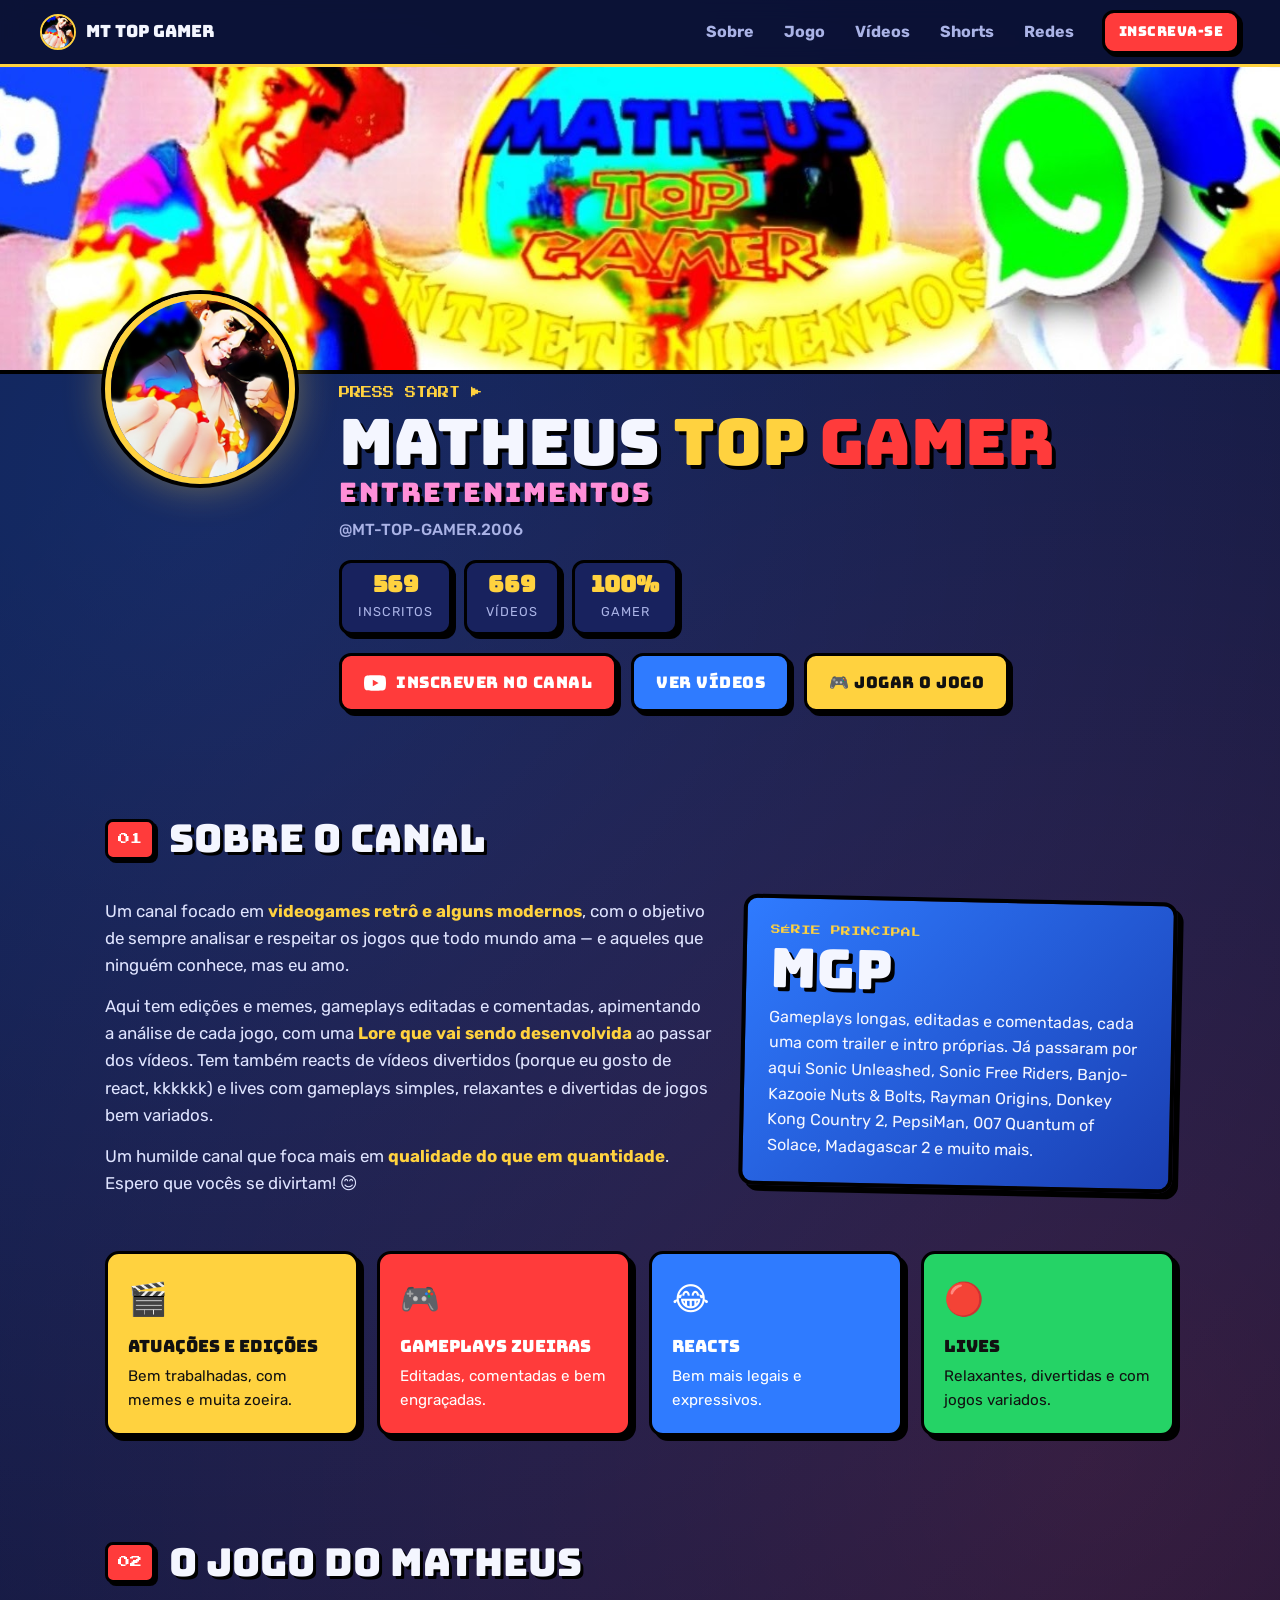
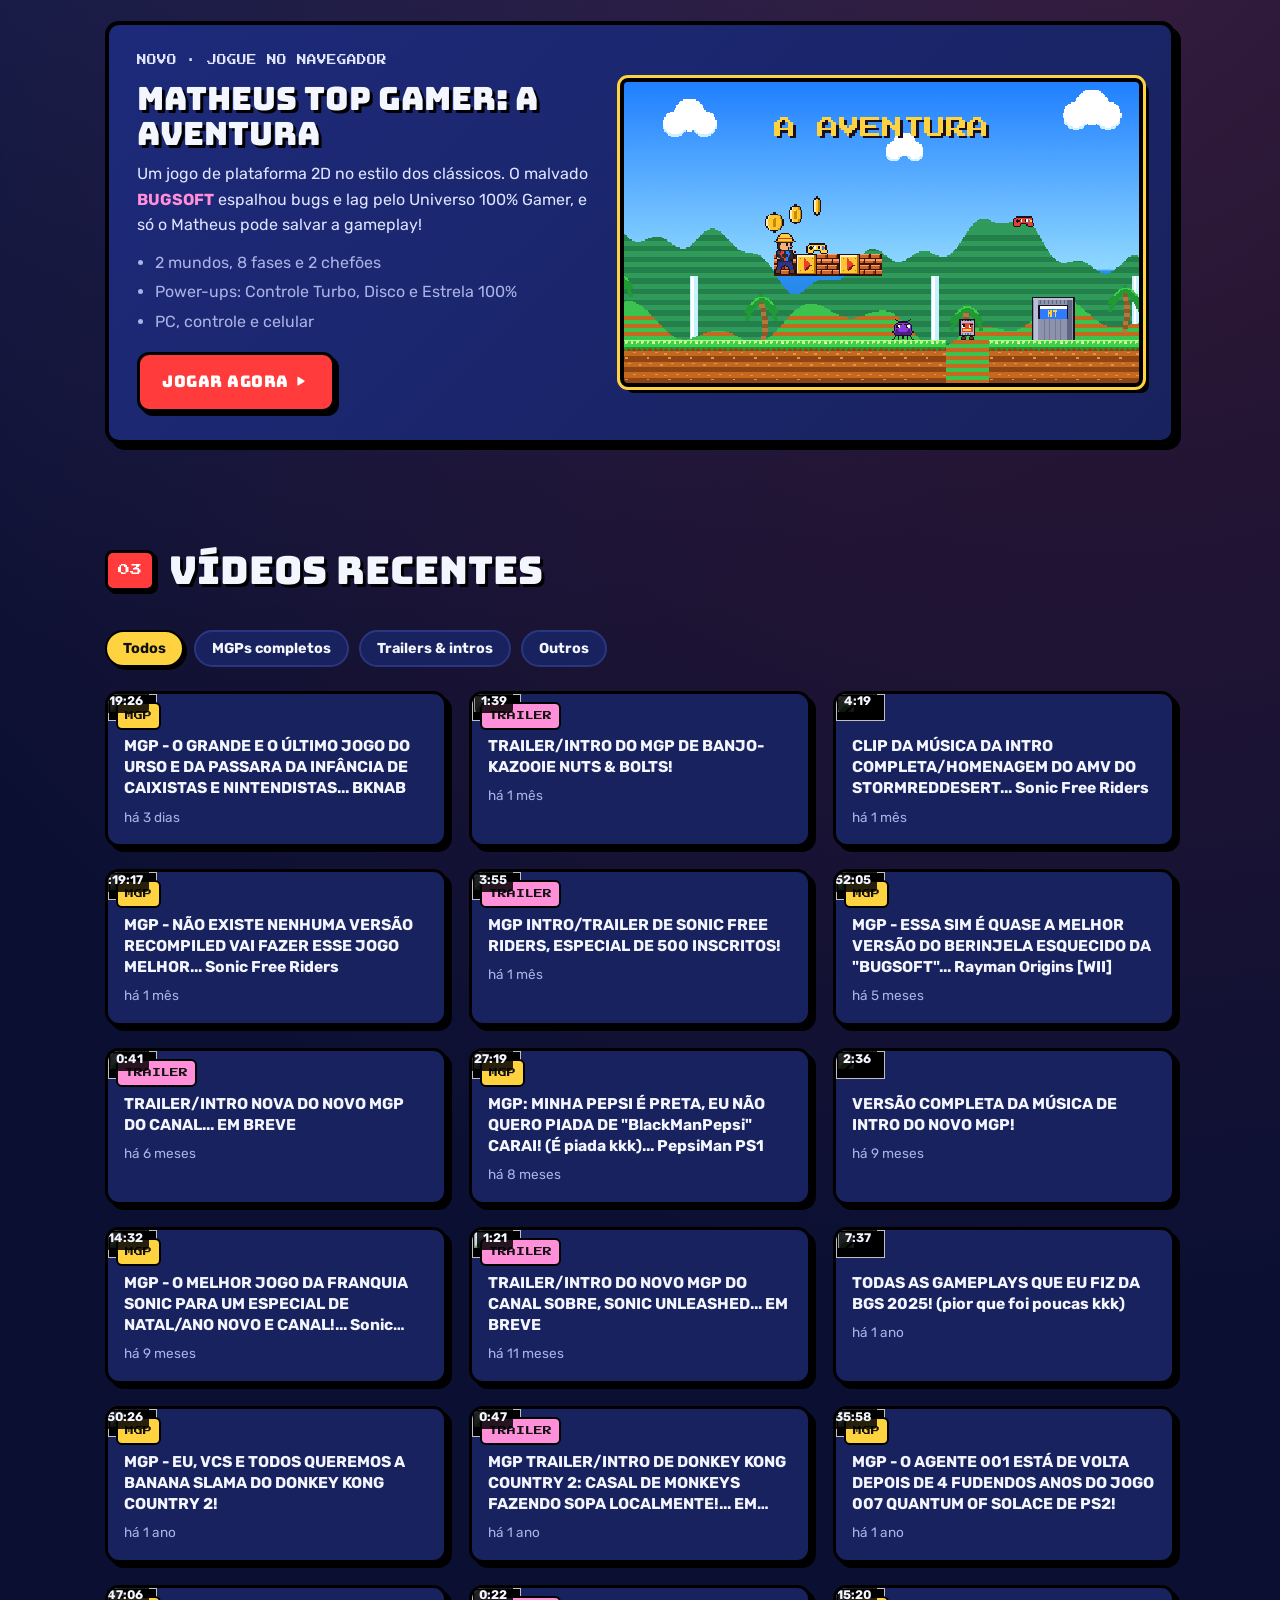
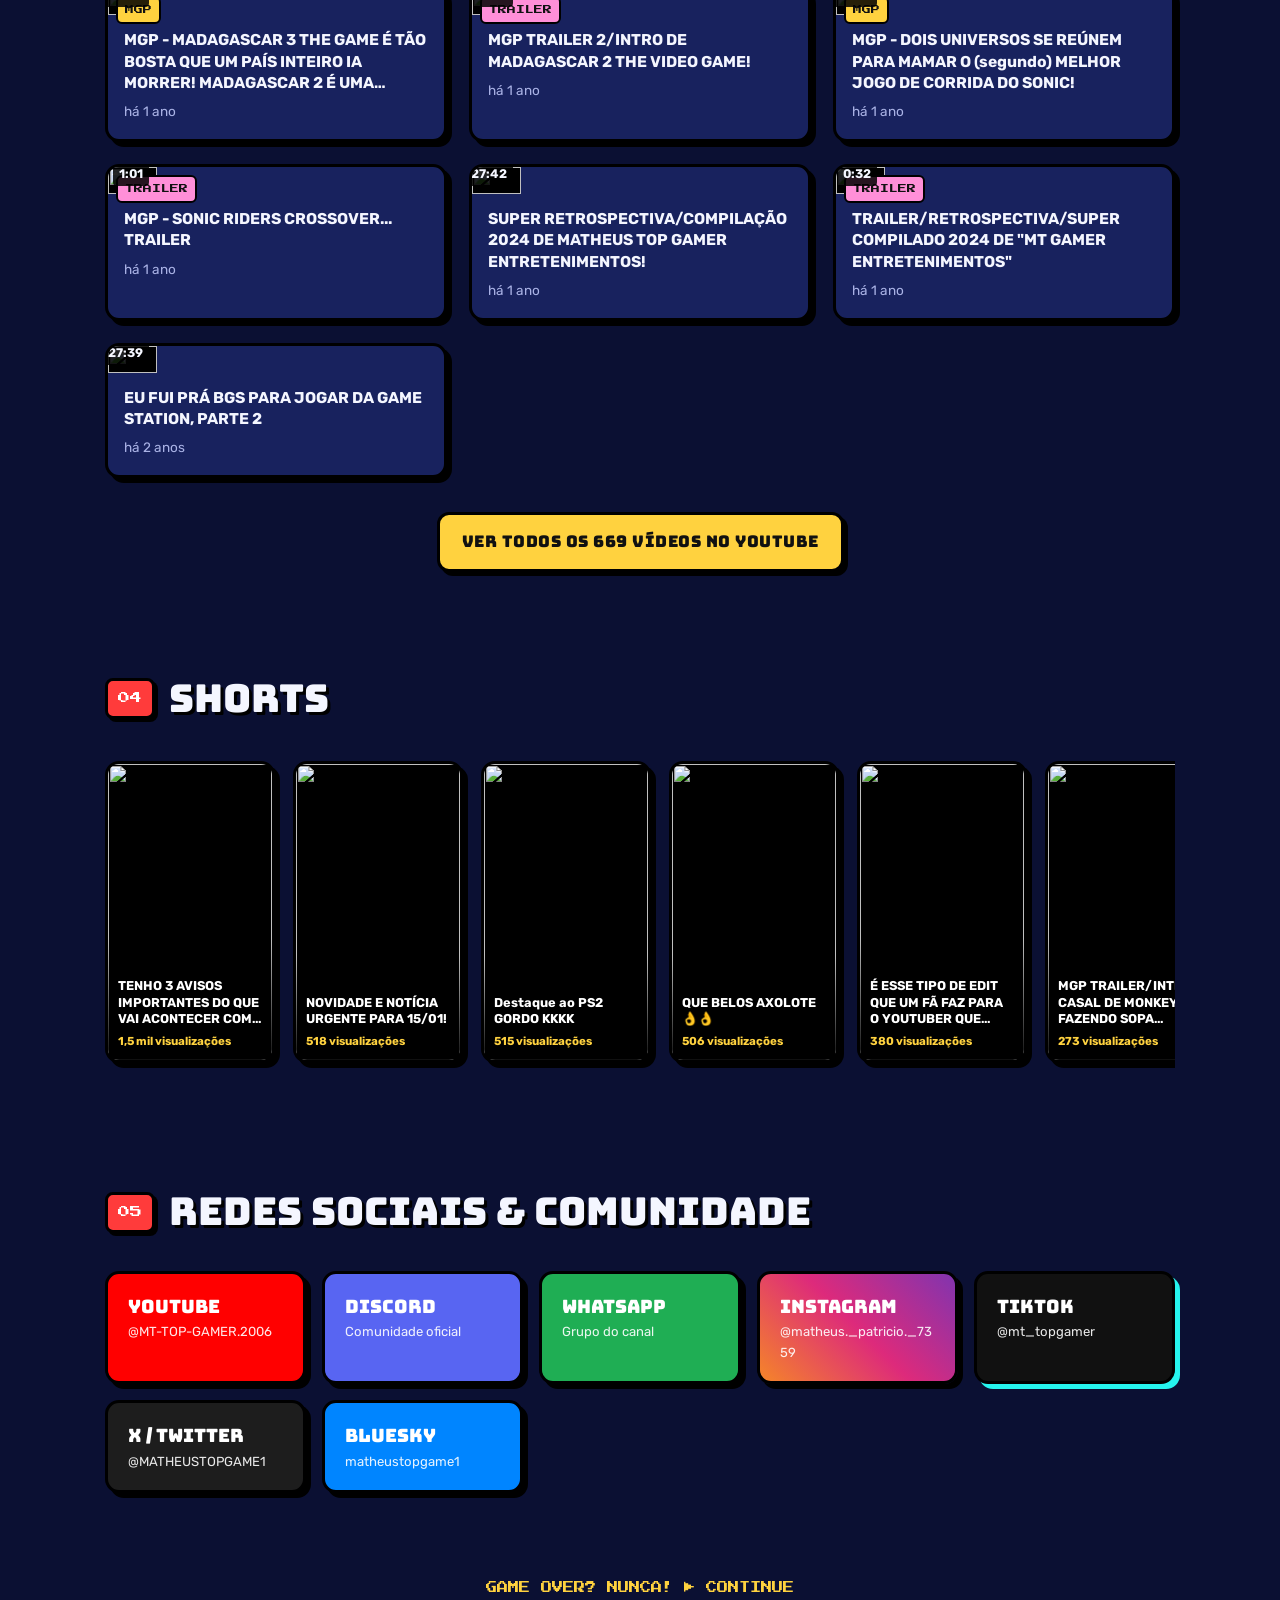
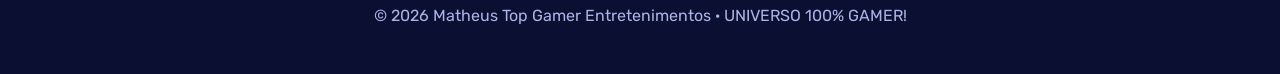
==== commit 9b7b0668: "Mundo 2: 4 fases, chefão Bufferão, inimigos novos, amigos e mapa - Fases: Praia do Pixel, Feira Game" ====
--- a/index.html
+++ b/index.html
@@ -1,157 +1,157 @@
-<!doctype html>
-<html lang="pt-BR">
-<head>
-  <meta charset="utf-8">
-  <meta name="viewport" content="width=device-width, initial-scale=1">
-  <title>Matheus Top Gamer Entretenimentos</title>
-  <meta name="description" content="Canal de videogames retrô e alguns modernos: MGPs, gameplays editadas e comentadas, reacts, lives e muita zoeira. UNIVERSO 100% GAMER!">
-  <meta property="og:title" content="Matheus Top Gamer Entretenimentos">
-  <meta property="og:description" content="Videogames retrô, MGPs, gameplays zueiras, reacts e lives. UNIVERSO 100% GAMER!">
-  <meta property="og:image" content="assets/banner.jpg">
-  <meta property="og:type" content="website">
-  <meta name="theme-color" content="#0b1033">
-  <link rel="icon" href="assets/avatar.jpg">
-  <link rel="preconnect" href="https://fonts.googleapis.com">
-  <link rel="preconnect" href="https://fonts.gstatic.com" crossorigin>
-  <link href="https://fonts.googleapis.com/css2?family=Bungee&family=Press+Start+2P&family=Rubik:wght@400;500;700;900&display=swap" rel="stylesheet">
-  <link rel="stylesheet" href="styles.css">
-</head>
-<body>
-  <header class="topbar">
-    <a href="#inicio" class="brand">
-      <img src="assets/avatar.jpg" alt="" width="36" height="36">
-      <span>MT TOP GAMER</span>
-    </a>
-    <nav class="nav" aria-label="Seções">
-      <a href="#sobre">Sobre</a>
-      <a href="#jogo">Jogo</a>
-      <a href="#videos">Vídeos</a>
-      <a href="#shorts">Shorts</a>
-      <a href="#redes">Redes</a>
-    </nav>
-    <a class="btn btn-red btn-sm" href="https://www.youtube.com/@MT-TOP-GAMER.2006?sub_confirmation=1" target="_blank" rel="noopener">Inscreva-se</a>
-  </header>
-
-  <main>
-    <!-- HERO -->
-    <section id="inicio" class="hero">
-      <div class="hero-banner" style="background-image:url('assets/banner.jpg')" role="img" aria-label="Banner do canal Matheus Top Gamer Entretenimentos"></div>
-      <div class="hero-body">
-        <img class="hero-avatar" src="assets/avatar.jpg" alt="Foto do Matheus" width="160" height="160">
-        <div class="hero-text">
-          <p class="press">PRESS START ▶</p>
-          <h1>Matheus <span class="y">Top</span> <span class="r">Gamer</span><small>Entretenimentos</small></h1>
-          <p class="handle">@MT-TOP-GAMER.2006</p>
-          <ul class="stats">
-            <li><strong>569</strong><span>inscritos</span></li>
-            <li><strong>669</strong><span>vídeos</span></li>
-            <li><strong>100%</strong><span>gamer</span></li>
-          </ul>
-          <div class="cta">
-            <a class="btn btn-red" href="https://www.youtube.com/@MT-TOP-GAMER.2006?sub_confirmation=1" target="_blank" rel="noopener">
-              <svg viewBox="0 0 24 24" aria-hidden="true"><path d="M23.5 6.2a3 3 0 0 0-2.1-2.1C19.5 3.6 12 3.6 12 3.6s-7.5 0-9.4.5A3 3 0 0 0 .5 6.2 31 31 0 0 0 0 12a31 31 0 0 0 .5 5.8 3 3 0 0 0 2.1 2.1c1.9.5 9.4.5 9.4.5s7.5 0 9.4-.5a3 3 0 0 0 2.1-2.1A31 31 0 0 0 24 12a31 31 0 0 0-.5-5.8zM9.6 15.6V8.4l6.3 3.6-6.3 3.6z"/></svg>
-              Inscrever no canal
-            </a>
-            <a class="btn btn-blue" href="#videos">Ver vídeos</a>
-            <a class="btn btn-yellow" href="jogo.html">🎮 Jogar o jogo</a>
-          </div>
-        </div>
-      </div>
-    </section>
-
-    <!-- SOBRE -->
-    <section id="sobre" class="section">
-      <h2 class="section-title"><span>01</span> Sobre o canal</h2>
-      <div class="about">
-        <div class="about-text">
-          <p>Um canal focado em <strong>videogames retrô e alguns modernos</strong>, com o objetivo de sempre analisar e respeitar os jogos que todo mundo ama — e aqueles que ninguém conhece, mas eu amo.</p>
-          <p>Aqui tem edições e memes, gameplays editadas e comentadas, apimentando a análise de cada jogo, com uma <strong>Lore que vai sendo desenvolvida</strong> ao passar dos vídeos. Tem também reacts de vídeos divertidos (porque eu gosto de react, kkkkkk) e lives com gameplays simples, relaxantes e divertidas de jogos bem variados.</p>
-          <p>Um humilde canal que foca mais em <strong>qualidade do que em quantidade</strong>. Espero que vocês se divirtam! 😊</p>
-        </div>
-        <div class="mgp-card">
-          <p class="mgp-tag">SÉRIE PRINCIPAL</p>
-          <h3>MGP</h3>
-          <p>Gameplays longas, editadas e comentadas, cada uma com trailer e intro próprias. Já passaram por aqui Sonic Unleashed, Sonic Free Riders, Banjo-Kazooie Nuts &amp; Bolts, Rayman Origins, Donkey Kong Country 2, PepsiMan, 007 Quantum of Solace, Madagascar 2 e muito mais.</p>
-        </div>
-      </div>
-
-      <ul class="features">
-        <li class="feat f-yellow"><span class="feat-icon">🎬</span><h3>Atuações e Edições</h3><p>Bem trabalhadas, com memes e muita zoeira.</p></li>
-        <li class="feat f-red"><span class="feat-icon">🎮</span><h3>Gameplays Zueiras</h3><p>Editadas, comentadas e bem engraçadas.</p></li>
-        <li class="feat f-blue"><span class="feat-icon">😂</span><h3>Reacts</h3><p>Bem mais legais e expressivos.</p></li>
-        <li class="feat f-green"><span class="feat-icon">🔴</span><h3>Lives</h3><p>Relaxantes, divertidas e com jogos variados.</p></li>
-      </ul>
-    </section>
-
-    <!-- JOGO -->
-    <section id="jogo" class="section">
-      <h2 class="section-title"><span>02</span> O jogo do Matheus</h2>
-      <div class="game-card">
-        <div class="game-text">
-          <p class="mgp-tag">NOVO · JOGUE NO NAVEGADOR</p>
-          <h3>Matheus Top Gamer: A Aventura</h3>
-          <p>Um jogo de plataforma 2D no estilo dos clássicos. O malvado <strong>BUGSOFT</strong> espalhou bugs e lag pelo Universo 100% Gamer, e só o Matheus pode salvar a gameplay!</p>
-          <ul class="game-facts">
-            <li>4 fases + chefão</li>
-            <li>Power-ups: Controle Turbo, Disco e Estrela 100%</li>
-            <li>PC, controle e celular</li>
-          </ul>
-          <a class="btn btn-red" href="jogo.html">Jogar agora ▶</a>
-        </div>
-        <a class="game-preview" href="jogo.html" aria-label="Abrir o jogo">
-          <canvas id="game-preview" width="384" height="224"></canvas>
-        </a>
-      </div>
-    </section>
-
-    <!-- VÍDEOS -->
-    <section id="videos" class="section">
-      <h2 class="section-title"><span>03</span> Vídeos recentes</h2>
-      <div class="filters" role="group" aria-label="Filtrar vídeos">
-        <button class="chip is-active" data-filter="all">Todos</button>
-        <button class="chip" data-filter="mgp">MGPs completos</button>
-        <button class="chip" data-filter="trailer">Trailers &amp; intros</button>
-        <button class="chip" data-filter="outros">Outros</button>
-      </div>
-      <div id="video-grid" class="video-grid"></div>
-      <div class="more">
-        <a class="btn btn-yellow" href="https://www.youtube.com/@MT-TOP-GAMER.2006/videos" target="_blank" rel="noopener">Ver todos os 669 vídeos no YouTube</a>
-      </div>
-    </section>
-
-    <!-- SHORTS -->
-    <section id="shorts" class="section">
-      <h2 class="section-title"><span>04</span> Shorts</h2>
-      <div id="shorts-row" class="shorts-row"></div>
-    </section>
-
-    <!-- REDES -->
-    <section id="redes" class="section">
-      <h2 class="section-title"><span>05</span> Redes sociais &amp; comunidade</h2>
-      <div class="socials">
-        <a class="social s-yt" href="https://www.youtube.com/@MT-TOP-GAMER.2006" target="_blank" rel="noopener"><span>YouTube</span><small>@MT-TOP-GAMER.2006</small></a>
-        <a class="social s-dc" href="https://discord.gg/ezG8F54a" target="_blank" rel="noopener"><span>Discord</span><small>Comunidade oficial</small></a>
-        <a class="social s-wa" href="https://chat.whatsapp.com/B8DY1o9jWbjI2hbQHwNXr1" target="_blank" rel="noopener"><span>WhatsApp</span><small>Grupo do canal</small></a>
-        <a class="social s-ig" href="https://www.instagram.com/matheus._patricio._7359/" target="_blank" rel="noopener"><span>Instagram</span><small>@matheus._patricio._7359</small></a>
-        <a class="social s-tt" href="https://www.tiktok.com/@mt_topgamer" target="_blank" rel="noopener"><span>TikTok</span><small>@mt_topgamer</small></a>
-        <a class="social s-x" href="https://x.com/MATHEUSTOPGAME1" target="_blank" rel="noopener"><span>X / Twitter</span><small>@MATHEUSTOPGAME1</small></a>
-        <a class="social s-bs" href="https://bsky.app/profile/matheustopgame1.bsky.social" target="_blank" rel="noopener"><span>Bluesky</span><small>matheustopgame1</small></a>
-      </div>
-    </section>
-  </main>
-
-  <footer class="footer">
-    <p class="press">GAME OVER? NUNCA! ▶ CONTINUE</p>
-    <p>© <span id="year"></span> Matheus Top Gamer Entretenimentos · UNIVERSO 100% GAMER!</p>
-  </footer>
-
-  <dialog id="player" class="player" aria-label="Reprodutor de vídeo">
-    <button class="player-close" aria-label="Fechar">✕</button>
-    <div class="player-frame"></div>
-    <a class="player-link" href="#" target="_blank" rel="noopener">Abrir no YouTube ↗</a>
-  </dialog>
-
-  <script src="game/art.js"></script>
-  <script src="script.js"></script>
-</body>
-</html>
+<!doctype html>
+<html lang="pt-BR">
+<head>
+  <meta charset="utf-8">
+  <meta name="viewport" content="width=device-width, initial-scale=1">
+  <title>Matheus Top Gamer Entretenimentos</title>
+  <meta name="description" content="Canal de videogames retrô e alguns modernos: MGPs, gameplays editadas e comentadas, reacts, lives e muita zoeira. UNIVERSO 100% GAMER!">
+  <meta property="og:title" content="Matheus Top Gamer Entretenimentos">
+  <meta property="og:description" content="Videogames retrô, MGPs, gameplays zueiras, reacts e lives. UNIVERSO 100% GAMER!">
+  <meta property="og:image" content="assets/banner.jpg">
+  <meta property="og:type" content="website">
+  <meta name="theme-color" content="#0b1033">
+  <link rel="icon" href="assets/avatar.jpg">
+  <link rel="preconnect" href="https://fonts.googleapis.com">
+  <link rel="preconnect" href="https://fonts.gstatic.com" crossorigin>
+  <link href="https://fonts.googleapis.com/css2?family=Bungee&family=Press+Start+2P&family=Rubik:wght@400;500;700;900&display=swap" rel="stylesheet">
+  <link rel="stylesheet" href="styles.css">
+</head>
+<body>
+  <header class="topbar">
+    <a href="#inicio" class="brand">
+      <img src="assets/avatar.jpg" alt="" width="36" height="36">
+      <span>MT TOP GAMER</span>
+    </a>
+    <nav class="nav" aria-label="Seções">
+      <a href="#sobre">Sobre</a>
+      <a href="#jogo">Jogo</a>
+      <a href="#videos">Vídeos</a>
+      <a href="#shorts">Shorts</a>
+      <a href="#redes">Redes</a>
+    </nav>
+    <a class="btn btn-red btn-sm" href="https://www.youtube.com/@MT-TOP-GAMER.2006?sub_confirmation=1" target="_blank" rel="noopener">Inscreva-se</a>
+  </header>
+
+  <main>
+    <!-- HERO -->
+    <section id="inicio" class="hero">
+      <div class="hero-banner" style="background-image:url('assets/banner.jpg')" role="img" aria-label="Banner do canal Matheus Top Gamer Entretenimentos"></div>
+      <div class="hero-body">
+        <img class="hero-avatar" src="assets/avatar.jpg" alt="Foto do Matheus" width="160" height="160">
+        <div class="hero-text">
+          <p class="press">PRESS START ▶</p>
+          <h1>Matheus <span class="y">Top</span> <span class="r">Gamer</span><small>Entretenimentos</small></h1>
+          <p class="handle">@MT-TOP-GAMER.2006</p>
+          <ul class="stats">
+            <li><strong>569</strong><span>inscritos</span></li>
+            <li><strong>669</strong><span>vídeos</span></li>
+            <li><strong>100%</strong><span>gamer</span></li>
+          </ul>
+          <div class="cta">
+            <a class="btn btn-red" href="https://www.youtube.com/@MT-TOP-GAMER.2006?sub_confirmation=1" target="_blank" rel="noopener">
+              <svg viewBox="0 0 24 24" aria-hidden="true"><path d="M23.5 6.2a3 3 0 0 0-2.1-2.1C19.5 3.6 12 3.6 12 3.6s-7.5 0-9.4.5A3 3 0 0 0 .5 6.2 31 31 0 0 0 0 12a31 31 0 0 0 .5 5.8 3 3 0 0 0 2.1 2.1c1.9.5 9.4.5 9.4.5s7.5 0 9.4-.5a3 3 0 0 0 2.1-2.1A31 31 0 0 0 24 12a31 31 0 0 0-.5-5.8zM9.6 15.6V8.4l6.3 3.6-6.3 3.6z"/></svg>
+              Inscrever no canal
+            </a>
+            <a class="btn btn-blue" href="#videos">Ver vídeos</a>
+            <a class="btn btn-yellow" href="jogo.html">🎮 Jogar o jogo</a>
+          </div>
+        </div>
+      </div>
+    </section>
+
+    <!-- SOBRE -->
+    <section id="sobre" class="section">
+      <h2 class="section-title"><span>01</span> Sobre o canal</h2>
+      <div class="about">
+        <div class="about-text">
+          <p>Um canal focado em <strong>videogames retrô e alguns modernos</strong>, com o objetivo de sempre analisar e respeitar os jogos que todo mundo ama — e aqueles que ninguém conhece, mas eu amo.</p>
+          <p>Aqui tem edições e memes, gameplays editadas e comentadas, apimentando a análise de cada jogo, com uma <strong>Lore que vai sendo desenvolvida</strong> ao passar dos vídeos. Tem também reacts de vídeos divertidos (porque eu gosto de react, kkkkkk) e lives com gameplays simples, relaxantes e divertidas de jogos bem variados.</p>
+          <p>Um humilde canal que foca mais em <strong>qualidade do que em quantidade</strong>. Espero que vocês se divirtam! 😊</p>
+        </div>
+        <div class="mgp-card">
+          <p class="mgp-tag">SÉRIE PRINCIPAL</p>
+          <h3>MGP</h3>
+          <p>Gameplays longas, editadas e comentadas, cada uma com trailer e intro próprias. Já passaram por aqui Sonic Unleashed, Sonic Free Riders, Banjo-Kazooie Nuts &amp; Bolts, Rayman Origins, Donkey Kong Country 2, PepsiMan, 007 Quantum of Solace, Madagascar 2 e muito mais.</p>
+        </div>
+      </div>
+
+      <ul class="features">
+        <li class="feat f-yellow"><span class="feat-icon">🎬</span><h3>Atuações e Edições</h3><p>Bem trabalhadas, com memes e muita zoeira.</p></li>
+        <li class="feat f-red"><span class="feat-icon">🎮</span><h3>Gameplays Zueiras</h3><p>Editadas, comentadas e bem engraçadas.</p></li>
+        <li class="feat f-blue"><span class="feat-icon">😂</span><h3>Reacts</h3><p>Bem mais legais e expressivos.</p></li>
+        <li class="feat f-green"><span class="feat-icon">🔴</span><h3>Lives</h3><p>Relaxantes, divertidas e com jogos variados.</p></li>
+      </ul>
+    </section>
+
+    <!-- JOGO -->
+    <section id="jogo" class="section">
+      <h2 class="section-title"><span>02</span> O jogo do Matheus</h2>
+      <div class="game-card">
+        <div class="game-text">
+          <p class="mgp-tag">NOVO · JOGUE NO NAVEGADOR</p>
+          <h3>Matheus Top Gamer: A Aventura</h3>
+          <p>Um jogo de plataforma 2D no estilo dos clássicos. O malvado <strong>BUGSOFT</strong> espalhou bugs e lag pelo Universo 100% Gamer, e só o Matheus pode salvar a gameplay!</p>
+          <ul class="game-facts">
+            <li>2 mundos, 8 fases e 2 chefões</li>
+            <li>Power-ups: Controle Turbo, Disco e Estrela 100%</li>
+            <li>PC, controle e celular</li>
+          </ul>
+          <a class="btn btn-red" href="jogo.html">Jogar agora ▶</a>
+        </div>
+        <a class="game-preview" href="jogo.html" aria-label="Abrir o jogo">
+          <canvas id="game-preview" width="384" height="224"></canvas>
+        </a>
+      </div>
+    </section>
+
+    <!-- VÍDEOS -->
+    <section id="videos" class="section">
+      <h2 class="section-title"><span>03</span> Vídeos recentes</h2>
+      <div class="filters" role="group" aria-label="Filtrar vídeos">
+        <button class="chip is-active" data-filter="all">Todos</button>
+        <button class="chip" data-filter="mgp">MGPs completos</button>
+        <button class="chip" data-filter="trailer">Trailers &amp; intros</button>
+        <button class="chip" data-filter="outros">Outros</button>
+      </div>
+      <div id="video-grid" class="video-grid"></div>
+      <div class="more">
+        <a class="btn btn-yellow" href="https://www.youtube.com/@MT-TOP-GAMER.2006/videos" target="_blank" rel="noopener">Ver todos os 669 vídeos no YouTube</a>
+      </div>
+    </section>
+
+    <!-- SHORTS -->
+    <section id="shorts" class="section">
+      <h2 class="section-title"><span>04</span> Shorts</h2>
+      <div id="shorts-row" class="shorts-row"></div>
+    </section>
+
+    <!-- REDES -->
+    <section id="redes" class="section">
+      <h2 class="section-title"><span>05</span> Redes sociais &amp; comunidade</h2>
+      <div class="socials">
+        <a class="social s-yt" href="https://www.youtube.com/@MT-TOP-GAMER.2006" target="_blank" rel="noopener"><span>YouTube</span><small>@MT-TOP-GAMER.2006</small></a>
+        <a class="social s-dc" href="https://discord.gg/ezG8F54a" target="_blank" rel="noopener"><span>Discord</span><small>Comunidade oficial</small></a>
+        <a class="social s-wa" href="https://chat.whatsapp.com/B8DY1o9jWbjI2hbQHwNXr1" target="_blank" rel="noopener"><span>WhatsApp</span><small>Grupo do canal</small></a>
+        <a class="social s-ig" href="https://www.instagram.com/matheus._patricio._7359/" target="_blank" rel="noopener"><span>Instagram</span><small>@matheus._patricio._7359</small></a>
+        <a class="social s-tt" href="https://www.tiktok.com/@mt_topgamer" target="_blank" rel="noopener"><span>TikTok</span><small>@mt_topgamer</small></a>
+        <a class="social s-x" href="https://x.com/MATHEUSTOPGAME1" target="_blank" rel="noopener"><span>X / Twitter</span><small>@MATHEUSTOPGAME1</small></a>
+        <a class="social s-bs" href="https://bsky.app/profile/matheustopgame1.bsky.social" target="_blank" rel="noopener"><span>Bluesky</span><small>matheustopgame1</small></a>
+      </div>
+    </section>
+  </main>
+
+  <footer class="footer">
+    <p class="press">GAME OVER? NUNCA! ▶ CONTINUE</p>
+    <p>© <span id="year"></span> Matheus Top Gamer Entretenimentos · UNIVERSO 100% GAMER!</p>
+  </footer>
+
+  <dialog id="player" class="player" aria-label="Reprodutor de vídeo">
+    <button class="player-close" aria-label="Fechar">✕</button>
+    <div class="player-frame"></div>
+    <a class="player-link" href="#" target="_blank" rel="noopener">Abrir no YouTube ↗</a>
+  </dialog>
+
+  <script src="game/art.js"></script>
+  <script src="script.js"></script>
+</body>
+</html>
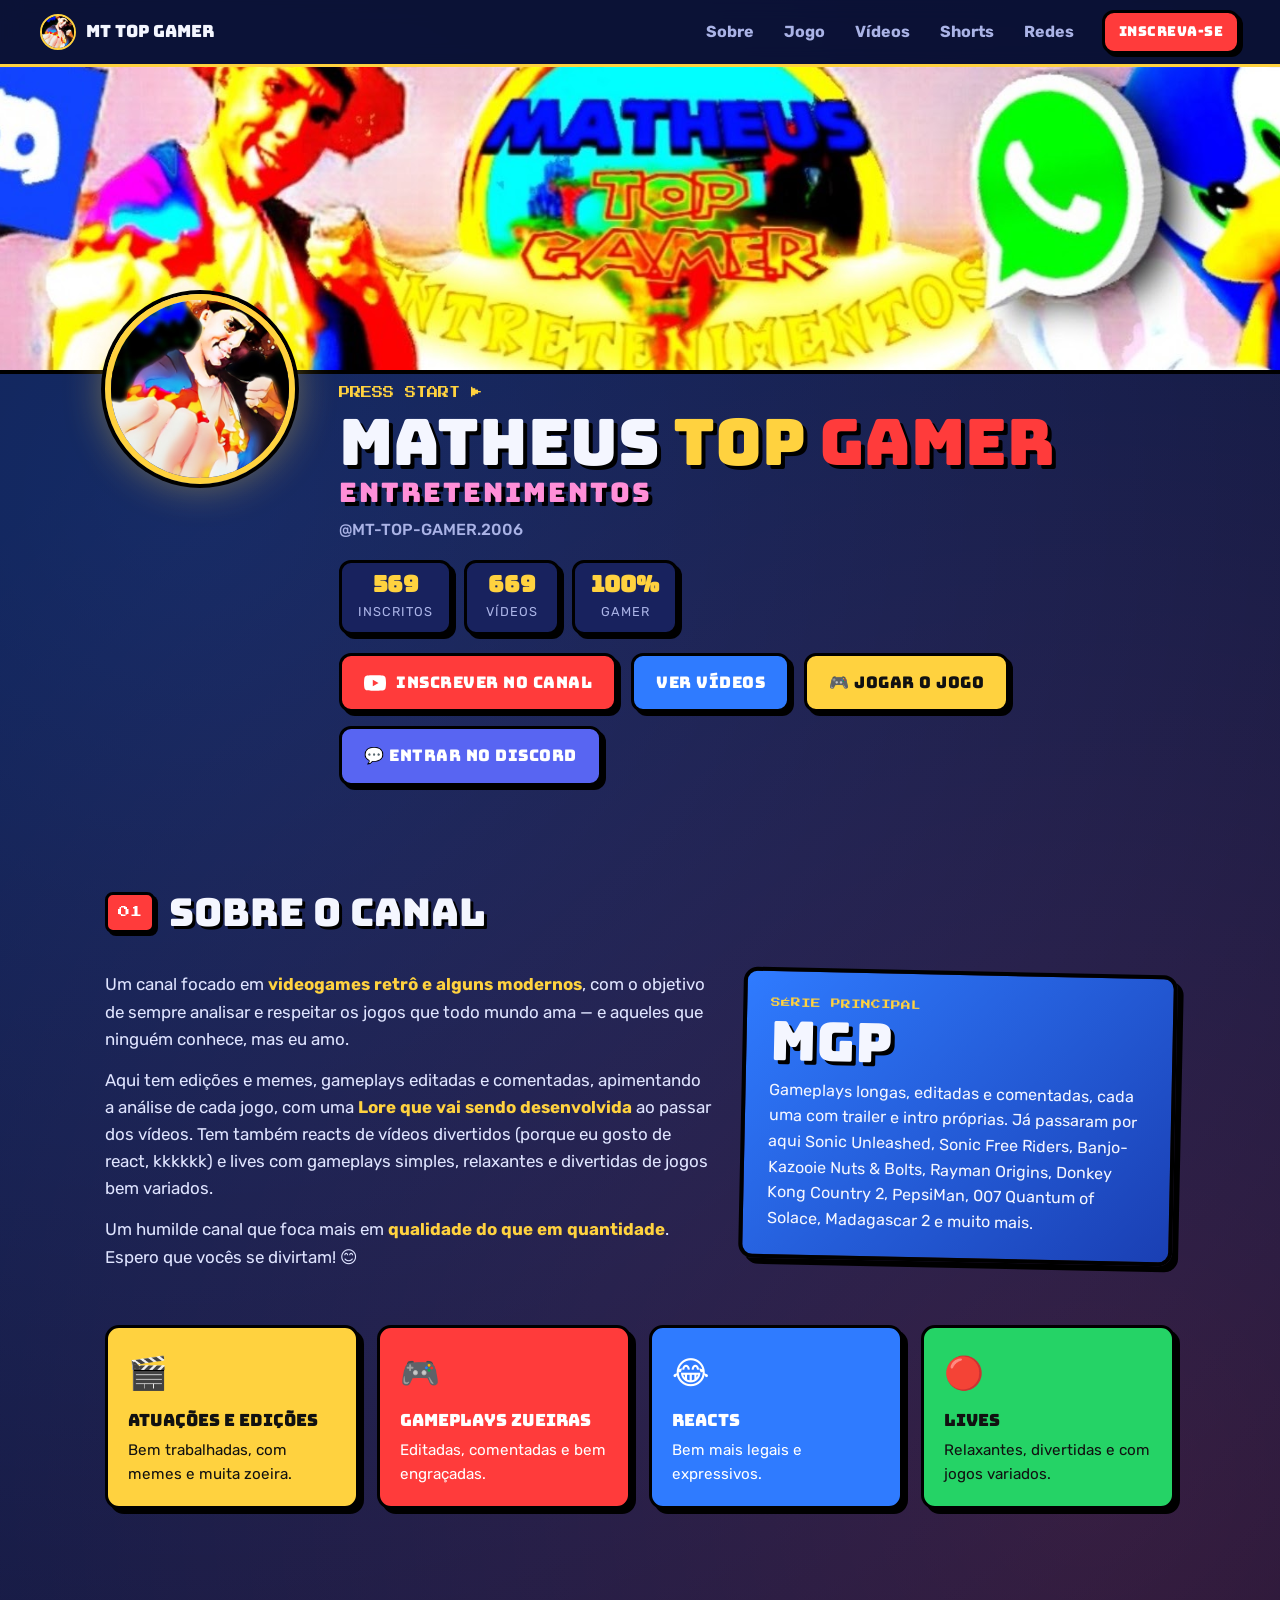
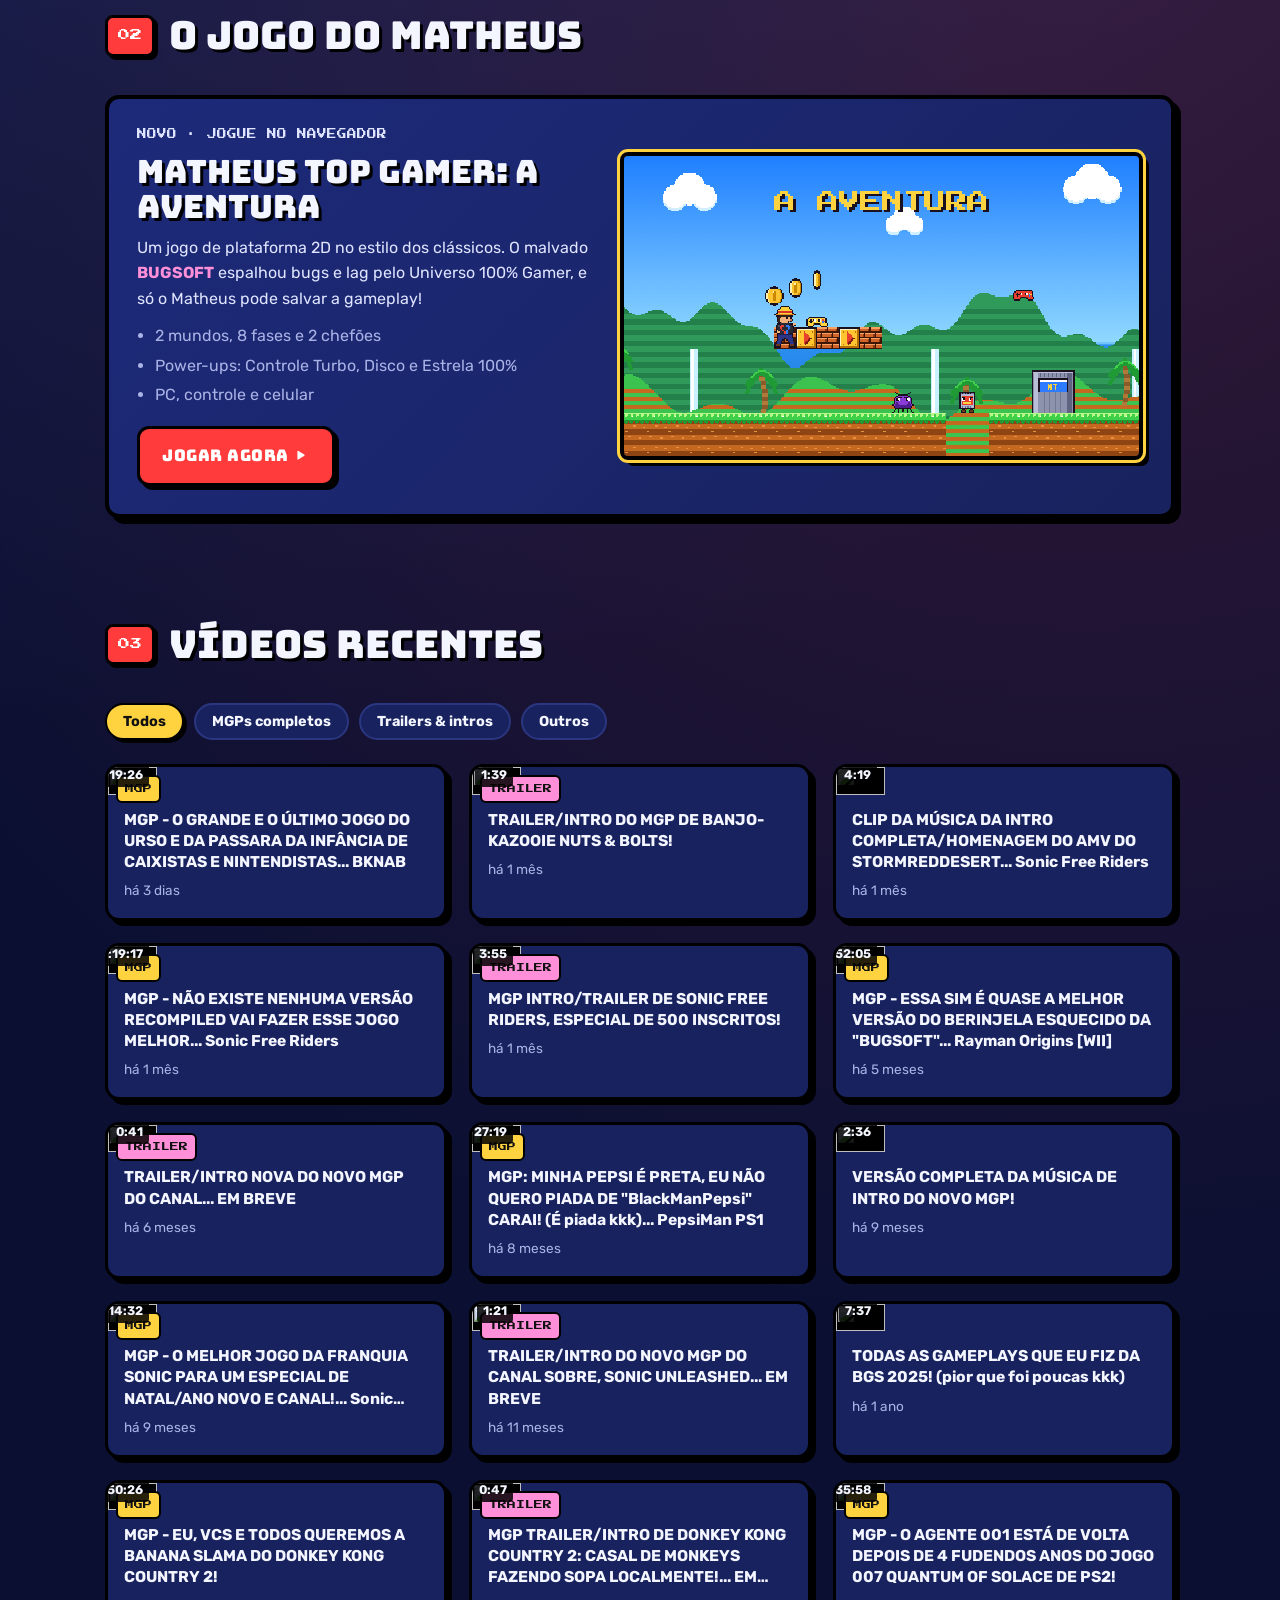
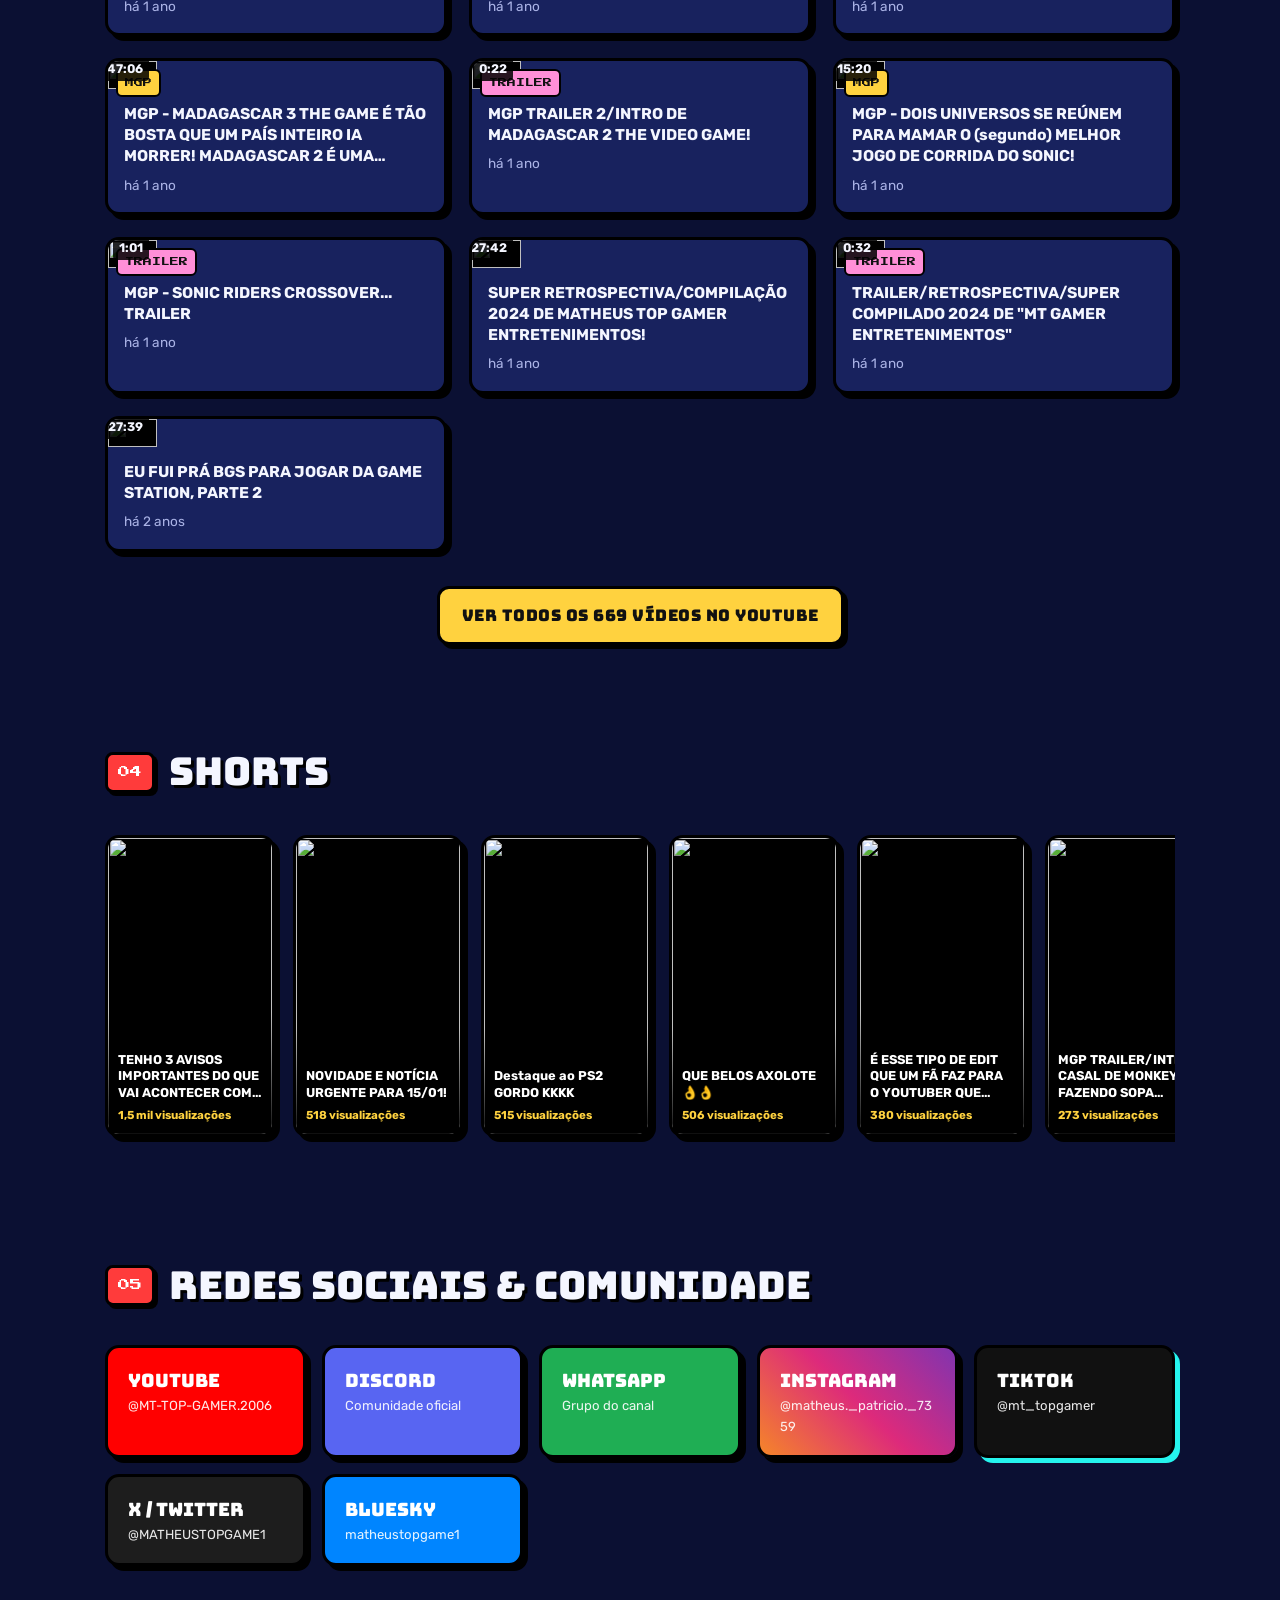
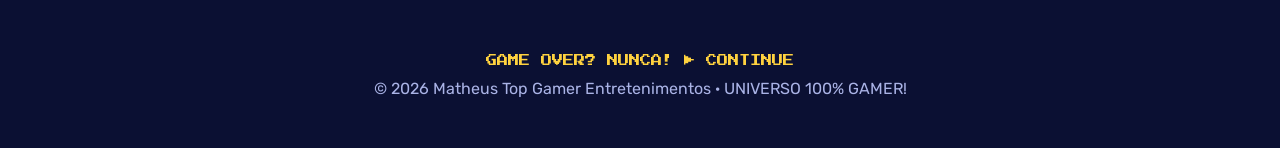
==== commit 788fa9b2: "Discord: convite novo e botão no topo do site Co-Authored-By: Claude Opus 5.5 <noreply@anthropic.com" ====
--- a/index.html
+++ b/index.html
@@ -54,6 +54,7 @@
             </a>
             <a class="btn btn-blue" href="#videos">Ver vídeos</a>
             <a class="btn btn-yellow" href="jogo.html">🎮 Jogar o jogo</a>
+            <a class="btn btn-discord" href="https://discord.gg/3EkeqaA38" target="_blank" rel="noopener">💬 Entrar no Discord</a>
           </div>
         </div>
       </div>
@@ -130,7 +131,7 @@
       <h2 class="section-title"><span>05</span> Redes sociais &amp; comunidade</h2>
       <div class="socials">
         <a class="social s-yt" href="https://www.youtube.com/@MT-TOP-GAMER.2006" target="_blank" rel="noopener"><span>YouTube</span><small>@MT-TOP-GAMER.2006</small></a>
-        <a class="social s-dc" href="https://discord.gg/ezG8F54a" target="_blank" rel="noopener"><span>Discord</span><small>Comunidade oficial</small></a>
+        <a class="social s-dc" href="https://discord.gg/3EkeqaA38" target="_blank" rel="noopener"><span>Discord</span><small>Comunidade oficial</small></a>
         <a class="social s-wa" href="https://chat.whatsapp.com/B8DY1o9jWbjI2hbQHwNXr1" target="_blank" rel="noopener"><span>WhatsApp</span><small>Grupo do canal</small></a>
         <a class="social s-ig" href="https://www.instagram.com/matheus._patricio._7359/" target="_blank" rel="noopener"><span>Instagram</span><small>@matheus._patricio._7359</small></a>
         <a class="social s-tt" href="https://www.tiktok.com/@mt_topgamer" target="_blank" rel="noopener"><span>TikTok</span><small>@mt_topgamer</small></a>
--- a/styles.css
+++ b/styles.css
@@ -1,287 +1,288 @@
-:root {
-  --bg: #0b1033;
-  --bg-2: #121a4d;
-  --card: #18225e;
-  --ink: #f4f6ff;
-  --muted: #aab3e6;
-  --yellow: #ffd23f;
-  --red: #ff3b3b;
-  --blue: #2f7bff;
-  --green: #25d366;
-  --pink: #ff8fd8;
-  --line: #2a3680;
-  --radius: 14px;
-  --shadow: 6px 6px 0 #000;
-}
-
-* { box-sizing: border-box; }
-html { scroll-behavior: smooth; scroll-padding-top: 80px; }
-body {
-  margin: 0;
-  background:
-    radial-gradient(circle at 15% 10%, rgba(47,123,255,.25), transparent 40%),
-    radial-gradient(circle at 85% 30%, rgba(255,59,59,.18), transparent 40%),
-    var(--bg);
-  color: var(--ink);
-  font-family: "Rubik", system-ui, sans-serif;
-  line-height: 1.6;
-  overflow-x: hidden;
-}
-img { max-width: 100%; display: block; }
-a { color: inherit; }
-
-/* ---------- Top bar ---------- */
-.topbar {
-  position: sticky; top: 0; z-index: 50;
-  display: flex; align-items: center; gap: 16px;
-  padding: 10px clamp(16px, 4vw, 40px);
-  background: rgba(11,16,51,.88);
-  backdrop-filter: blur(10px);
-  border-bottom: 3px solid var(--yellow);
-}
-.brand { display: flex; align-items: center; gap: 10px; text-decoration: none; font-family: "Bungee", sans-serif; font-size: 1.05rem; }
-.brand img { width: 36px; height: 36px; border-radius: 50%; border: 2px solid var(--yellow); object-fit: cover; }
-.nav { display: flex; gap: 6px; margin-left: auto; }
-.nav a { text-decoration: none; padding: 6px 12px; border-radius: 999px; font-weight: 700; color: var(--muted); transition: .2s; }
-.nav a:hover { color: var(--bg); background: var(--yellow); }
-
-/* ---------- Buttons ---------- */
-.btn {
-  display: inline-flex; align-items: center; gap: 10px;
-  padding: 14px 22px; border-radius: 12px;
-  font-family: "Bungee", sans-serif; font-size: 1rem; letter-spacing: .5px;
-  text-decoration: none; color: #fff; border: 3px solid #000;
-  box-shadow: 4px 4px 0 #000; transition: transform .12s, box-shadow .12s;
-  cursor: pointer;
-}
-.btn:hover { transform: translate(-2px,-2px); box-shadow: 6px 6px 0 #000; }
-.btn:active { transform: translate(3px,3px); box-shadow: 1px 1px 0 #000; }
-.btn svg { width: 22px; height: 22px; fill: currentColor; }
-.btn-red { background: var(--red); }
-.btn-blue { background: var(--blue); }
-.btn-yellow { background: var(--yellow); color: #111; }
-.btn-sm { padding: 8px 14px; font-size: .85rem; box-shadow: 3px 3px 0 #000; }
-
-/* ---------- Hero ---------- */
-.hero { position: relative; }
-.hero-banner {
-  height: clamp(140px, 24vw, 340px);
-  background-size: cover; background-position: center;
-  border-bottom: 4px solid #000;
-}
-.hero-body {
-  max-width: 1150px; margin: 0 auto;
-  display: flex; gap: clamp(20px, 4vw, 44px); align-items: flex-start;
-  padding: 0 clamp(16px, 4vw, 40px);
-  margin-top: -80px; position: relative;
-}
-.hero-avatar {
-  width: clamp(120px, 18vw, 190px); height: clamp(120px, 18vw, 190px);
-  border-radius: 50%; object-fit: cover; flex-shrink: 0;
-  border: 6px solid var(--yellow); box-shadow: 0 0 0 4px #000, 0 0 40px rgba(255,210,63,.45);
-  animation: bob 3s ease-in-out infinite;
-}
-@keyframes bob { 50% { transform: translateY(-8px); } }
-.hero-text { padding-top: 90px; }
-.press { font-family: "Press Start 2P", monospace; font-size: .7rem; color: var(--yellow); margin: 0 0 8px; animation: blink 1.2s steps(2) infinite; }
-@keyframes blink { 50% { opacity: .25; } }
-.hero h1 {
-  font-family: "Bungee", sans-serif; font-weight: 400;
-  font-size: clamp(2rem, 6vw, 4rem); line-height: 1; margin: 0;
-  text-shadow: 4px 4px 0 #000;
-}
-.hero h1 .y { color: var(--yellow); }
-.hero h1 .r { color: var(--red); }
-.hero h1 small { display: block; font-size: .42em; color: var(--pink); margin-top: 6px; letter-spacing: 2px; }
-.handle { color: var(--muted); margin: 10px 0 0; font-weight: 500; }
-.stats { list-style: none; display: flex; gap: 12px; padding: 0; margin: 18px 0; flex-wrap: wrap; }
-.stats li {
-  background: var(--card); border: 3px solid #000; border-radius: 12px;
-  padding: 8px 16px; box-shadow: 4px 4px 0 #000; text-align: center; min-width: 96px;
-}
-.stats strong { display: block; font-family: "Bungee", sans-serif; font-size: 1.4rem; color: var(--yellow); line-height: 1.2; }
-.stats span { font-size: .8rem; color: var(--muted); text-transform: uppercase; letter-spacing: 1px; }
-.cta { display: flex; gap: 14px; flex-wrap: wrap; }
-
-/* ---------- Sections ---------- */
-.section { max-width: 1150px; margin: 0 auto; padding: clamp(56px, 8vw, 96px) clamp(16px, 4vw, 40px) 0; }
-.section-title {
-  font-family: "Bungee", sans-serif; font-weight: 400;
-  font-size: clamp(1.5rem, 4vw, 2.4rem); margin: 0 0 28px;
-  display: flex; align-items: center; gap: 14px;
-  text-shadow: 3px 3px 0 #000;
-}
-.section-title span {
-  font-family: "Press Start 2P", monospace; font-size: .75rem;
-  background: var(--red); color: #fff; padding: 8px 10px; border: 3px solid #000; border-radius: 8px;
-  text-shadow: none; box-shadow: 3px 3px 0 #000;
-}
-
-/* About */
-.about { display: grid; grid-template-columns: 1.4fr 1fr; gap: 28px; align-items: start; }
-.about-text p { margin: 0 0 14px; font-size: 1.06rem; color: #dfe4ff; }
-.about-text strong { color: var(--yellow); }
-.mgp-card {
-  background: linear-gradient(135deg, var(--blue), #1a3fb3);
-  border: 4px solid #000; border-radius: var(--radius); box-shadow: var(--shadow);
-  padding: 24px; transform: rotate(1.2deg);
-}
-.mgp-tag { font-family: "Press Start 2P", monospace; font-size: .6rem; margin: 0; color: var(--yellow); }
-.mgp-card h3 { font-family: "Bungee", sans-serif; font-weight: 400; font-size: 3.4rem; margin: 4px 0 8px; line-height: 1; text-shadow: 4px 4px 0 #000; }
-.mgp-card p { margin: 0; }
-
-.features { list-style: none; padding: 0; margin: 40px 0 0; display: grid; grid-template-columns: repeat(4, 1fr); gap: 18px; }
-.feat { border: 3px solid #000; border-radius: var(--radius); padding: 20px; box-shadow: 5px 5px 0 #000; color: #111; transition: transform .15s; }
-.feat:hover { transform: translateY(-4px) rotate(-1deg); }
-.feat-icon { font-size: 2rem; }
-.feat h3 { font-family: "Bungee", sans-serif; font-weight: 400; margin: 8px 0 4px; font-size: 1.05rem; }
-.feat p { margin: 0; font-size: .95rem; }
-.f-yellow { background: var(--yellow); }
-.f-red { background: var(--red); color: #fff; }
-.f-blue { background: var(--blue); color: #fff; }
-.f-green { background: var(--green); }
-
-/* Jogo */
-.game-card {
-  display: grid; grid-template-columns: 1fr 1.15fr; gap: 28px; align-items: center;
-  background: linear-gradient(135deg, #1d2a7a, var(--card)); border: 4px solid #000; border-radius: var(--radius);
-  box-shadow: var(--shadow); padding: clamp(18px, 3vw, 28px);
-}
-.game-text h3 { font-family: "Bungee", sans-serif; font-weight: 400; font-size: clamp(1.4rem, 3vw, 2rem); margin: 6px 0 10px; line-height: 1.1; text-shadow: 3px 3px 0 #000; }
-.game-text p { margin: 0 0 12px; color: #dfe4ff; }
-.game-text strong { color: var(--pink); }
-.game-facts { margin: 0 0 18px; padding-left: 18px; color: var(--muted); }
-.game-facts li { margin: 4px 0; }
-.game-preview { display: block; border: 4px solid #000; outline: 3px solid var(--yellow); border-radius: 8px; overflow: hidden; box-shadow: 6px 6px 0 #000; transition: transform .15s; }
-.game-preview:hover { transform: translateY(-4px) rotate(-.6deg); }
-.game-preview canvas { display: block; width: 100%; height: auto; image-rendering: pixelated; }
-@media (max-width: 820px) { .game-card { grid-template-columns: 1fr; } }
-
-/* Filters */
-.filters { display: flex; gap: 10px; flex-wrap: wrap; margin-bottom: 24px; }
-.chip {
-  font: 700 .9rem "Rubik", sans-serif; color: var(--ink);
-  background: var(--card); border: 2px solid var(--line); border-radius: 999px;
-  padding: 8px 16px; cursor: pointer; transition: .15s;
-}
-.chip:hover { border-color: var(--yellow); }
-.chip.is-active { background: var(--yellow); color: #111; border-color: #000; box-shadow: 3px 3px 0 #000; }
-
-/* Video grid */
-.video-grid { display: grid; grid-template-columns: repeat(auto-fill, minmax(260px, 1fr)); gap: 22px; }
-.video {
-  background: var(--card); border: 3px solid #000; border-radius: var(--radius);
-  overflow: hidden; box-shadow: 5px 5px 0 #000; cursor: pointer; text-align: left;
-  padding: 0; color: inherit; font: inherit; transition: transform .15s, box-shadow .15s;
-  display: flex; flex-direction: column;
-}
-.video:hover, .video:focus-visible { transform: translate(-3px,-3px); box-shadow: 8px 8px 0 var(--yellow); outline: none; }
-.thumb { position: relative; aspect-ratio: 16/9; background: #000; }
-.thumb img { width: 100%; height: 100%; object-fit: cover; }
-.thumb .dur {
-  position: absolute; right: 8px; bottom: 8px; background: rgba(0,0,0,.85);
-  font-size: .78rem; font-weight: 700; padding: 2px 6px; border-radius: 4px;
-}
-.thumb .play {
-  position: absolute; inset: 0; display: grid; place-items: center; opacity: 0; transition: .2s;
-  background: rgba(0,0,0,.35);
-}
-.thumb .play::before {
-  content: ""; width: 64px; height: 64px; border-radius: 50%;
-  background: var(--red) url("data:image/svg+xml,%3Csvg xmlns='http://www.w3.org/2000/svg' viewBox='0 0 24 24' fill='white'%3E%3Cpath d='M8 5v14l11-7z'/%3E%3C/svg%3E") center/32px no-repeat;
-  border: 3px solid #000;
-}
-.video:hover .play, .video:focus-visible .play { opacity: 1; }
-.video .badge {
-  position: absolute; left: 8px; top: 8px; font-family: "Press Start 2P", monospace; font-size: .55rem;
-  background: var(--yellow); color: #111; padding: 5px 7px; border: 2px solid #000; border-radius: 6px;
-}
-.video .badge.trailer { background: var(--pink); }
-.video-info { padding: 14px 16px 16px; }
-.video-info h3 { margin: 0 0 8px; font-size: .98rem; font-weight: 700; line-height: 1.35;
-  display: -webkit-box; -webkit-line-clamp: 3; -webkit-box-orient: vertical; overflow: hidden; }
-.video-info p { margin: 0; color: var(--muted); font-size: .85rem; }
-.more { text-align: center; margin-top: 34px; }
-
-/* Shorts */
-.shorts-row {
-  display: grid; grid-auto-flow: column; grid-auto-columns: minmax(170px, 200px);
-  gap: 18px; overflow-x: auto; padding: 4px 4px 22px; scroll-snap-type: x mandatory;
-}
-.shorts-row::-webkit-scrollbar { height: 10px; }
-.shorts-row::-webkit-scrollbar-thumb { background: var(--yellow); border-radius: 10px; border: 2px solid var(--bg); }
-.short {
-  scroll-snap-align: start; position: relative; aspect-ratio: 9/16;
-  border: 3px solid #000; border-radius: var(--radius); overflow: hidden;
-  box-shadow: 5px 5px 0 #000; background: #000; cursor: pointer; padding: 0; color: #fff; font: inherit; text-align: left;
-  transition: transform .15s;
-}
-.short:hover, .short:focus-visible { transform: translateY(-4px); outline: 3px solid var(--yellow); }
-.short img { width: 100%; height: 100%; object-fit: cover; }
-.short .short-info {
-  position: absolute; inset: auto 0 0 0; padding: 40px 10px 10px;
-  background: linear-gradient(transparent, rgba(0,0,0,.92));
-}
-.short .short-info h3 { margin: 0 0 4px; font-size: .8rem; line-height: 1.3;
-  display: -webkit-box; -webkit-line-clamp: 3; -webkit-box-orient: vertical; overflow: hidden; }
-.short .short-info p { margin: 0; font-size: .72rem; color: var(--yellow); font-weight: 700; }
-
-/* Socials */
-.socials { display: grid; grid-template-columns: repeat(auto-fill, minmax(200px, 1fr)); gap: 16px; }
-.social {
-  display: flex; flex-direction: column; padding: 18px 20px; border: 3px solid #000; border-radius: var(--radius);
-  text-decoration: none; box-shadow: 5px 5px 0 #000; transition: transform .12s, box-shadow .12s; color: #fff;
-}
-.social:hover { transform: translate(-3px,-3px); box-shadow: 8px 8px 0 #000; }
-.social span { font-family: "Bungee", sans-serif; font-size: 1.15rem; }
-.social small { opacity: .9; font-size: .82rem; word-break: break-all; }
-.s-yt { background: #ff0000; }
-.s-dc { background: #5865f2; }
-.s-wa { background: #1fae54; }
-.s-ig { background: linear-gradient(45deg, #f58529, #dd2a7b, #8134af); }
-.s-tt { background: #111; box-shadow: 5px 5px 0 #25f4ee; }
-.s-tt:hover { box-shadow: 8px 8px 0 #fe2c55; }
-.s-x { background: #1d1d1d; }
-.s-bs { background: #0085ff; }
-
-/* Footer */
-.footer { text-align: center; padding: 80px 16px 40px; color: var(--muted); }
-.footer p { margin: 6px 0; }
-
-/* Player */
-.player {
-  width: min(960px, 94vw); padding: 0; border: 4px solid var(--yellow); border-radius: var(--radius);
-  background: #000; box-shadow: 10px 10px 0 #000; overflow: visible;
-}
-.player.vertical { width: min(380px, 92vw); }
-.player::backdrop { background: rgba(5,8,30,.85); backdrop-filter: blur(4px); }
-.player-frame { aspect-ratio: 16/9; }
-.player.vertical .player-frame { aspect-ratio: 9/16; max-height: 82vh; }
-.player-frame iframe { width: 100%; height: 100%; border: 0; display: block; border-radius: 10px; }
-.player-link {
-  display: block; text-align: center; padding: 10px; background: var(--bg-2);
-  color: var(--yellow); font-weight: 700; text-decoration: none; border-radius: 0 0 10px 10px;
-}
-.player-link:hover { text-decoration: underline; }
-.player-close {
-  position: absolute; top: -18px; right: -18px; width: 40px; height: 40px; border-radius: 50%;
-  background: var(--red); color: #fff; border: 3px solid #000; font-size: 1.1rem; cursor: pointer; z-index: 2;
-}
-
-/* ---------- Responsive ---------- */
-@media (max-width: 900px) {
-  .about { grid-template-columns: 1fr; }
-  .mgp-card { transform: none; }
-  .features { grid-template-columns: repeat(2, 1fr); }
-}
-@media (max-width: 680px) {
-  .nav { display: none; }
-  .topbar .btn-sm { margin-left: auto; }
-  .hero-body { flex-direction: column; align-items: flex-start; margin-top: -60px; }
-  .hero-text { padding-top: 0; }
-  .features { grid-template-columns: 1fr; }
-  .player-close { top: -14px; right: -6px; }
-}
-@media (prefers-reduced-motion: reduce) {
-  *, *::before, *::after { animation: none !important; transition: none !important; scroll-behavior: auto !important; }
-}
+:root {
+  --bg: #0b1033;
+  --bg-2: #121a4d;
+  --card: #18225e;
+  --ink: #f4f6ff;
+  --muted: #aab3e6;
+  --yellow: #ffd23f;
+  --red: #ff3b3b;
+  --blue: #2f7bff;
+  --green: #25d366;
+  --pink: #ff8fd8;
+  --line: #2a3680;
+  --radius: 14px;
+  --shadow: 6px 6px 0 #000;
+}
+
+* { box-sizing: border-box; }
+html { scroll-behavior: smooth; scroll-padding-top: 80px; }
+body {
+  margin: 0;
+  background:
+    radial-gradient(circle at 15% 10%, rgba(47,123,255,.25), transparent 40%),
+    radial-gradient(circle at 85% 30%, rgba(255,59,59,.18), transparent 40%),
+    var(--bg);
+  color: var(--ink);
+  font-family: "Rubik", system-ui, sans-serif;
+  line-height: 1.6;
+  overflow-x: hidden;
+}
+img { max-width: 100%; display: block; }
+a { color: inherit; }
+
+/* ---------- Top bar ---------- */
+.topbar {
+  position: sticky; top: 0; z-index: 50;
+  display: flex; align-items: center; gap: 16px;
+  padding: 10px clamp(16px, 4vw, 40px);
+  background: rgba(11,16,51,.88);
+  backdrop-filter: blur(10px);
+  border-bottom: 3px solid var(--yellow);
+}
+.brand { display: flex; align-items: center; gap: 10px; text-decoration: none; font-family: "Bungee", sans-serif; font-size: 1.05rem; }
+.brand img { width: 36px; height: 36px; border-radius: 50%; border: 2px solid var(--yellow); object-fit: cover; }
+.nav { display: flex; gap: 6px; margin-left: auto; }
+.nav a { text-decoration: none; padding: 6px 12px; border-radius: 999px; font-weight: 700; color: var(--muted); transition: .2s; }
+.nav a:hover { color: var(--bg); background: var(--yellow); }
+
+/* ---------- Buttons ---------- */
+.btn {
+  display: inline-flex; align-items: center; gap: 10px;
+  padding: 14px 22px; border-radius: 12px;
+  font-family: "Bungee", sans-serif; font-size: 1rem; letter-spacing: .5px;
+  text-decoration: none; color: #fff; border: 3px solid #000;
+  box-shadow: 4px 4px 0 #000; transition: transform .12s, box-shadow .12s;
+  cursor: pointer;
+}
+.btn:hover { transform: translate(-2px,-2px); box-shadow: 6px 6px 0 #000; }
+.btn:active { transform: translate(3px,3px); box-shadow: 1px 1px 0 #000; }
+.btn svg { width: 22px; height: 22px; fill: currentColor; }
+.btn-red { background: var(--red); }
+.btn-blue { background: var(--blue); }
+.btn-yellow { background: var(--yellow); color: #111; }
+.btn-discord { background: #5865f2; }
+.btn-sm { padding: 8px 14px; font-size: .85rem; box-shadow: 3px 3px 0 #000; }
+
+/* ---------- Hero ---------- */
+.hero { position: relative; }
+.hero-banner {
+  height: clamp(140px, 24vw, 340px);
+  background-size: cover; background-position: center;
+  border-bottom: 4px solid #000;
+}
+.hero-body {
+  max-width: 1150px; margin: 0 auto;
+  display: flex; gap: clamp(20px, 4vw, 44px); align-items: flex-start;
+  padding: 0 clamp(16px, 4vw, 40px);
+  margin-top: -80px; position: relative;
+}
+.hero-avatar {
+  width: clamp(120px, 18vw, 190px); height: clamp(120px, 18vw, 190px);
+  border-radius: 50%; object-fit: cover; flex-shrink: 0;
+  border: 6px solid var(--yellow); box-shadow: 0 0 0 4px #000, 0 0 40px rgba(255,210,63,.45);
+  animation: bob 3s ease-in-out infinite;
+}
+@keyframes bob { 50% { transform: translateY(-8px); } }
+.hero-text { padding-top: 90px; }
+.press { font-family: "Press Start 2P", monospace; font-size: .7rem; color: var(--yellow); margin: 0 0 8px; animation: blink 1.2s steps(2) infinite; }
+@keyframes blink { 50% { opacity: .25; } }
+.hero h1 {
+  font-family: "Bungee", sans-serif; font-weight: 400;
+  font-size: clamp(2rem, 6vw, 4rem); line-height: 1; margin: 0;
+  text-shadow: 4px 4px 0 #000;
+}
+.hero h1 .y { color: var(--yellow); }
+.hero h1 .r { color: var(--red); }
+.hero h1 small { display: block; font-size: .42em; color: var(--pink); margin-top: 6px; letter-spacing: 2px; }
+.handle { color: var(--muted); margin: 10px 0 0; font-weight: 500; }
+.stats { list-style: none; display: flex; gap: 12px; padding: 0; margin: 18px 0; flex-wrap: wrap; }
+.stats li {
+  background: var(--card); border: 3px solid #000; border-radius: 12px;
+  padding: 8px 16px; box-shadow: 4px 4px 0 #000; text-align: center; min-width: 96px;
+}
+.stats strong { display: block; font-family: "Bungee", sans-serif; font-size: 1.4rem; color: var(--yellow); line-height: 1.2; }
+.stats span { font-size: .8rem; color: var(--muted); text-transform: uppercase; letter-spacing: 1px; }
+.cta { display: flex; gap: 14px; flex-wrap: wrap; }
+
+/* ---------- Sections ---------- */
+.section { max-width: 1150px; margin: 0 auto; padding: clamp(56px, 8vw, 96px) clamp(16px, 4vw, 40px) 0; }
+.section-title {
+  font-family: "Bungee", sans-serif; font-weight: 400;
+  font-size: clamp(1.5rem, 4vw, 2.4rem); margin: 0 0 28px;
+  display: flex; align-items: center; gap: 14px;
+  text-shadow: 3px 3px 0 #000;
+}
+.section-title span {
+  font-family: "Press Start 2P", monospace; font-size: .75rem;
+  background: var(--red); color: #fff; padding: 8px 10px; border: 3px solid #000; border-radius: 8px;
+  text-shadow: none; box-shadow: 3px 3px 0 #000;
+}
+
+/* About */
+.about { display: grid; grid-template-columns: 1.4fr 1fr; gap: 28px; align-items: start; }
+.about-text p { margin: 0 0 14px; font-size: 1.06rem; color: #dfe4ff; }
+.about-text strong { color: var(--yellow); }
+.mgp-card {
+  background: linear-gradient(135deg, var(--blue), #1a3fb3);
+  border: 4px solid #000; border-radius: var(--radius); box-shadow: var(--shadow);
+  padding: 24px; transform: rotate(1.2deg);
+}
+.mgp-tag { font-family: "Press Start 2P", monospace; font-size: .6rem; margin: 0; color: var(--yellow); }
+.mgp-card h3 { font-family: "Bungee", sans-serif; font-weight: 400; font-size: 3.4rem; margin: 4px 0 8px; line-height: 1; text-shadow: 4px 4px 0 #000; }
+.mgp-card p { margin: 0; }
+
+.features { list-style: none; padding: 0; margin: 40px 0 0; display: grid; grid-template-columns: repeat(4, 1fr); gap: 18px; }
+.feat { border: 3px solid #000; border-radius: var(--radius); padding: 20px; box-shadow: 5px 5px 0 #000; color: #111; transition: transform .15s; }
+.feat:hover { transform: translateY(-4px) rotate(-1deg); }
+.feat-icon { font-size: 2rem; }
+.feat h3 { font-family: "Bungee", sans-serif; font-weight: 400; margin: 8px 0 4px; font-size: 1.05rem; }
+.feat p { margin: 0; font-size: .95rem; }
+.f-yellow { background: var(--yellow); }
+.f-red { background: var(--red); color: #fff; }
+.f-blue { background: var(--blue); color: #fff; }
+.f-green { background: var(--green); }
+
+/* Jogo */
+.game-card {
+  display: grid; grid-template-columns: 1fr 1.15fr; gap: 28px; align-items: center;
+  background: linear-gradient(135deg, #1d2a7a, var(--card)); border: 4px solid #000; border-radius: var(--radius);
+  box-shadow: var(--shadow); padding: clamp(18px, 3vw, 28px);
+}
+.game-text h3 { font-family: "Bungee", sans-serif; font-weight: 400; font-size: clamp(1.4rem, 3vw, 2rem); margin: 6px 0 10px; line-height: 1.1; text-shadow: 3px 3px 0 #000; }
+.game-text p { margin: 0 0 12px; color: #dfe4ff; }
+.game-text strong { color: var(--pink); }
+.game-facts { margin: 0 0 18px; padding-left: 18px; color: var(--muted); }
+.game-facts li { margin: 4px 0; }
+.game-preview { display: block; border: 4px solid #000; outline: 3px solid var(--yellow); border-radius: 8px; overflow: hidden; box-shadow: 6px 6px 0 #000; transition: transform .15s; }
+.game-preview:hover { transform: translateY(-4px) rotate(-.6deg); }
+.game-preview canvas { display: block; width: 100%; height: auto; image-rendering: pixelated; }
+@media (max-width: 820px) { .game-card { grid-template-columns: 1fr; } }
+
+/* Filters */
+.filters { display: flex; gap: 10px; flex-wrap: wrap; margin-bottom: 24px; }
+.chip {
+  font: 700 .9rem "Rubik", sans-serif; color: var(--ink);
+  background: var(--card); border: 2px solid var(--line); border-radius: 999px;
+  padding: 8px 16px; cursor: pointer; transition: .15s;
+}
+.chip:hover { border-color: var(--yellow); }
+.chip.is-active { background: var(--yellow); color: #111; border-color: #000; box-shadow: 3px 3px 0 #000; }
+
+/* Video grid */
+.video-grid { display: grid; grid-template-columns: repeat(auto-fill, minmax(260px, 1fr)); gap: 22px; }
+.video {
+  background: var(--card); border: 3px solid #000; border-radius: var(--radius);
+  overflow: hidden; box-shadow: 5px 5px 0 #000; cursor: pointer; text-align: left;
+  padding: 0; color: inherit; font: inherit; transition: transform .15s, box-shadow .15s;
+  display: flex; flex-direction: column;
+}
+.video:hover, .video:focus-visible { transform: translate(-3px,-3px); box-shadow: 8px 8px 0 var(--yellow); outline: none; }
+.thumb { position: relative; aspect-ratio: 16/9; background: #000; }
+.thumb img { width: 100%; height: 100%; object-fit: cover; }
+.thumb .dur {
+  position: absolute; right: 8px; bottom: 8px; background: rgba(0,0,0,.85);
+  font-size: .78rem; font-weight: 700; padding: 2px 6px; border-radius: 4px;
+}
+.thumb .play {
+  position: absolute; inset: 0; display: grid; place-items: center; opacity: 0; transition: .2s;
+  background: rgba(0,0,0,.35);
+}
+.thumb .play::before {
+  content: ""; width: 64px; height: 64px; border-radius: 50%;
+  background: var(--red) url("data:image/svg+xml,%3Csvg xmlns='http://www.w3.org/2000/svg' viewBox='0 0 24 24' fill='white'%3E%3Cpath d='M8 5v14l11-7z'/%3E%3C/svg%3E") center/32px no-repeat;
+  border: 3px solid #000;
+}
+.video:hover .play, .video:focus-visible .play { opacity: 1; }
+.video .badge {
+  position: absolute; left: 8px; top: 8px; font-family: "Press Start 2P", monospace; font-size: .55rem;
+  background: var(--yellow); color: #111; padding: 5px 7px; border: 2px solid #000; border-radius: 6px;
+}
+.video .badge.trailer { background: var(--pink); }
+.video-info { padding: 14px 16px 16px; }
+.video-info h3 { margin: 0 0 8px; font-size: .98rem; font-weight: 700; line-height: 1.35;
+  display: -webkit-box; -webkit-line-clamp: 3; -webkit-box-orient: vertical; overflow: hidden; }
+.video-info p { margin: 0; color: var(--muted); font-size: .85rem; }
+.more { text-align: center; margin-top: 34px; }
+
+/* Shorts */
+.shorts-row {
+  display: grid; grid-auto-flow: column; grid-auto-columns: minmax(170px, 200px);
+  gap: 18px; overflow-x: auto; padding: 4px 4px 22px; scroll-snap-type: x mandatory;
+}
+.shorts-row::-webkit-scrollbar { height: 10px; }
+.shorts-row::-webkit-scrollbar-thumb { background: var(--yellow); border-radius: 10px; border: 2px solid var(--bg); }
+.short {
+  scroll-snap-align: start; position: relative; aspect-ratio: 9/16;
+  border: 3px solid #000; border-radius: var(--radius); overflow: hidden;
+  box-shadow: 5px 5px 0 #000; background: #000; cursor: pointer; padding: 0; color: #fff; font: inherit; text-align: left;
+  transition: transform .15s;
+}
+.short:hover, .short:focus-visible { transform: translateY(-4px); outline: 3px solid var(--yellow); }
+.short img { width: 100%; height: 100%; object-fit: cover; }
+.short .short-info {
+  position: absolute; inset: auto 0 0 0; padding: 40px 10px 10px;
+  background: linear-gradient(transparent, rgba(0,0,0,.92));
+}
+.short .short-info h3 { margin: 0 0 4px; font-size: .8rem; line-height: 1.3;
+  display: -webkit-box; -webkit-line-clamp: 3; -webkit-box-orient: vertical; overflow: hidden; }
+.short .short-info p { margin: 0; font-size: .72rem; color: var(--yellow); font-weight: 700; }
+
+/* Socials */
+.socials { display: grid; grid-template-columns: repeat(auto-fill, minmax(200px, 1fr)); gap: 16px; }
+.social {
+  display: flex; flex-direction: column; padding: 18px 20px; border: 3px solid #000; border-radius: var(--radius);
+  text-decoration: none; box-shadow: 5px 5px 0 #000; transition: transform .12s, box-shadow .12s; color: #fff;
+}
+.social:hover { transform: translate(-3px,-3px); box-shadow: 8px 8px 0 #000; }
+.social span { font-family: "Bungee", sans-serif; font-size: 1.15rem; }
+.social small { opacity: .9; font-size: .82rem; word-break: break-all; }
+.s-yt { background: #ff0000; }
+.s-dc { background: #5865f2; }
+.s-wa { background: #1fae54; }
+.s-ig { background: linear-gradient(45deg, #f58529, #dd2a7b, #8134af); }
+.s-tt { background: #111; box-shadow: 5px 5px 0 #25f4ee; }
+.s-tt:hover { box-shadow: 8px 8px 0 #fe2c55; }
+.s-x { background: #1d1d1d; }
+.s-bs { background: #0085ff; }
+
+/* Footer */
+.footer { text-align: center; padding: 80px 16px 40px; color: var(--muted); }
+.footer p { margin: 6px 0; }
+
+/* Player */
+.player {
+  width: min(960px, 94vw); padding: 0; border: 4px solid var(--yellow); border-radius: var(--radius);
+  background: #000; box-shadow: 10px 10px 0 #000; overflow: visible;
+}
+.player.vertical { width: min(380px, 92vw); }
+.player::backdrop { background: rgba(5,8,30,.85); backdrop-filter: blur(4px); }
+.player-frame { aspect-ratio: 16/9; }
+.player.vertical .player-frame { aspect-ratio: 9/16; max-height: 82vh; }
+.player-frame iframe { width: 100%; height: 100%; border: 0; display: block; border-radius: 10px; }
+.player-link {
+  display: block; text-align: center; padding: 10px; background: var(--bg-2);
+  color: var(--yellow); font-weight: 700; text-decoration: none; border-radius: 0 0 10px 10px;
+}
+.player-link:hover { text-decoration: underline; }
+.player-close {
+  position: absolute; top: -18px; right: -18px; width: 40px; height: 40px; border-radius: 50%;
+  background: var(--red); color: #fff; border: 3px solid #000; font-size: 1.1rem; cursor: pointer; z-index: 2;
+}
+
+/* ---------- Responsive ---------- */
+@media (max-width: 900px) {
+  .about { grid-template-columns: 1fr; }
+  .mgp-card { transform: none; }
+  .features { grid-template-columns: repeat(2, 1fr); }
+}
+@media (max-width: 680px) {
+  .nav { display: none; }
+  .topbar .btn-sm { margin-left: auto; }
+  .hero-body { flex-direction: column; align-items: flex-start; margin-top: -60px; }
+  .hero-text { padding-top: 0; }
+  .features { grid-template-columns: 1fr; }
+  .player-close { top: -14px; right: -6px; }
+}
+@media (prefers-reduced-motion: reduce) {
+  *, *::before, *::after { animation: none !important; transition: none !important; scroll-behavior: auto !important; }
+}
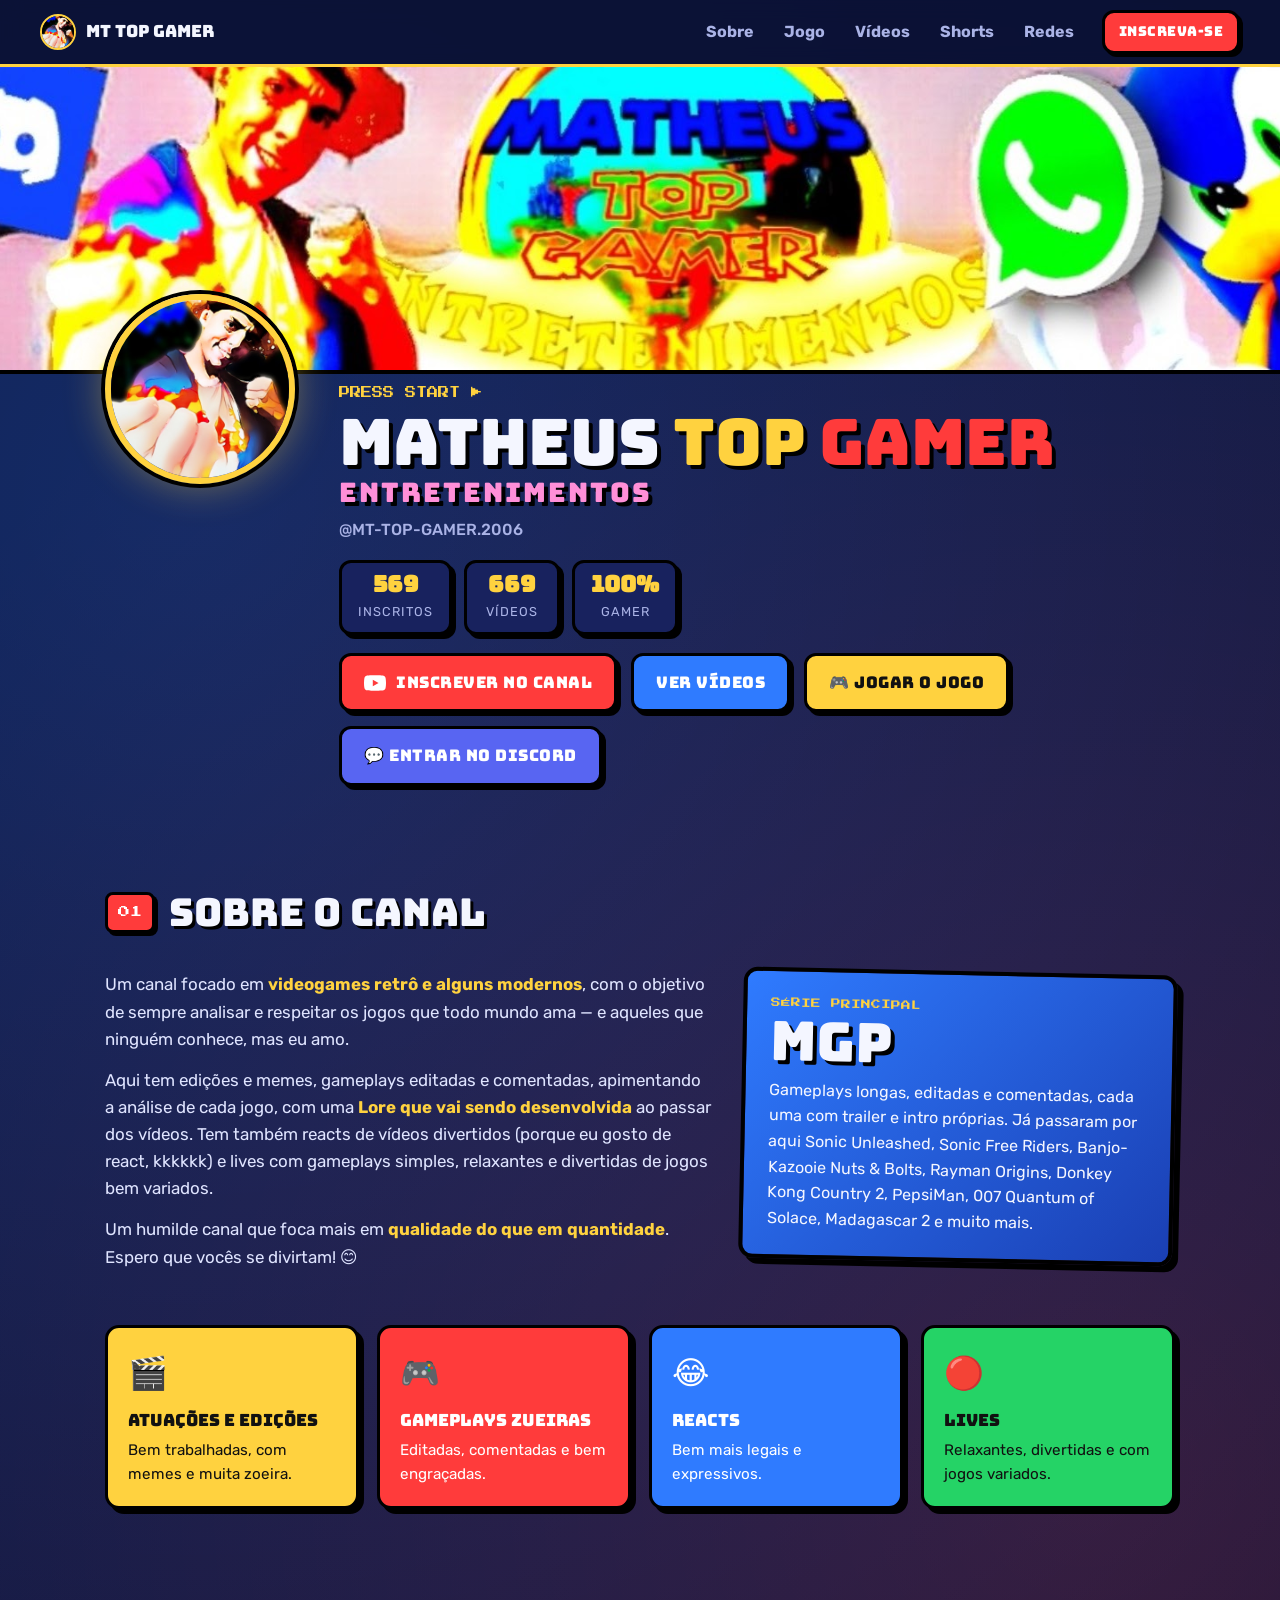
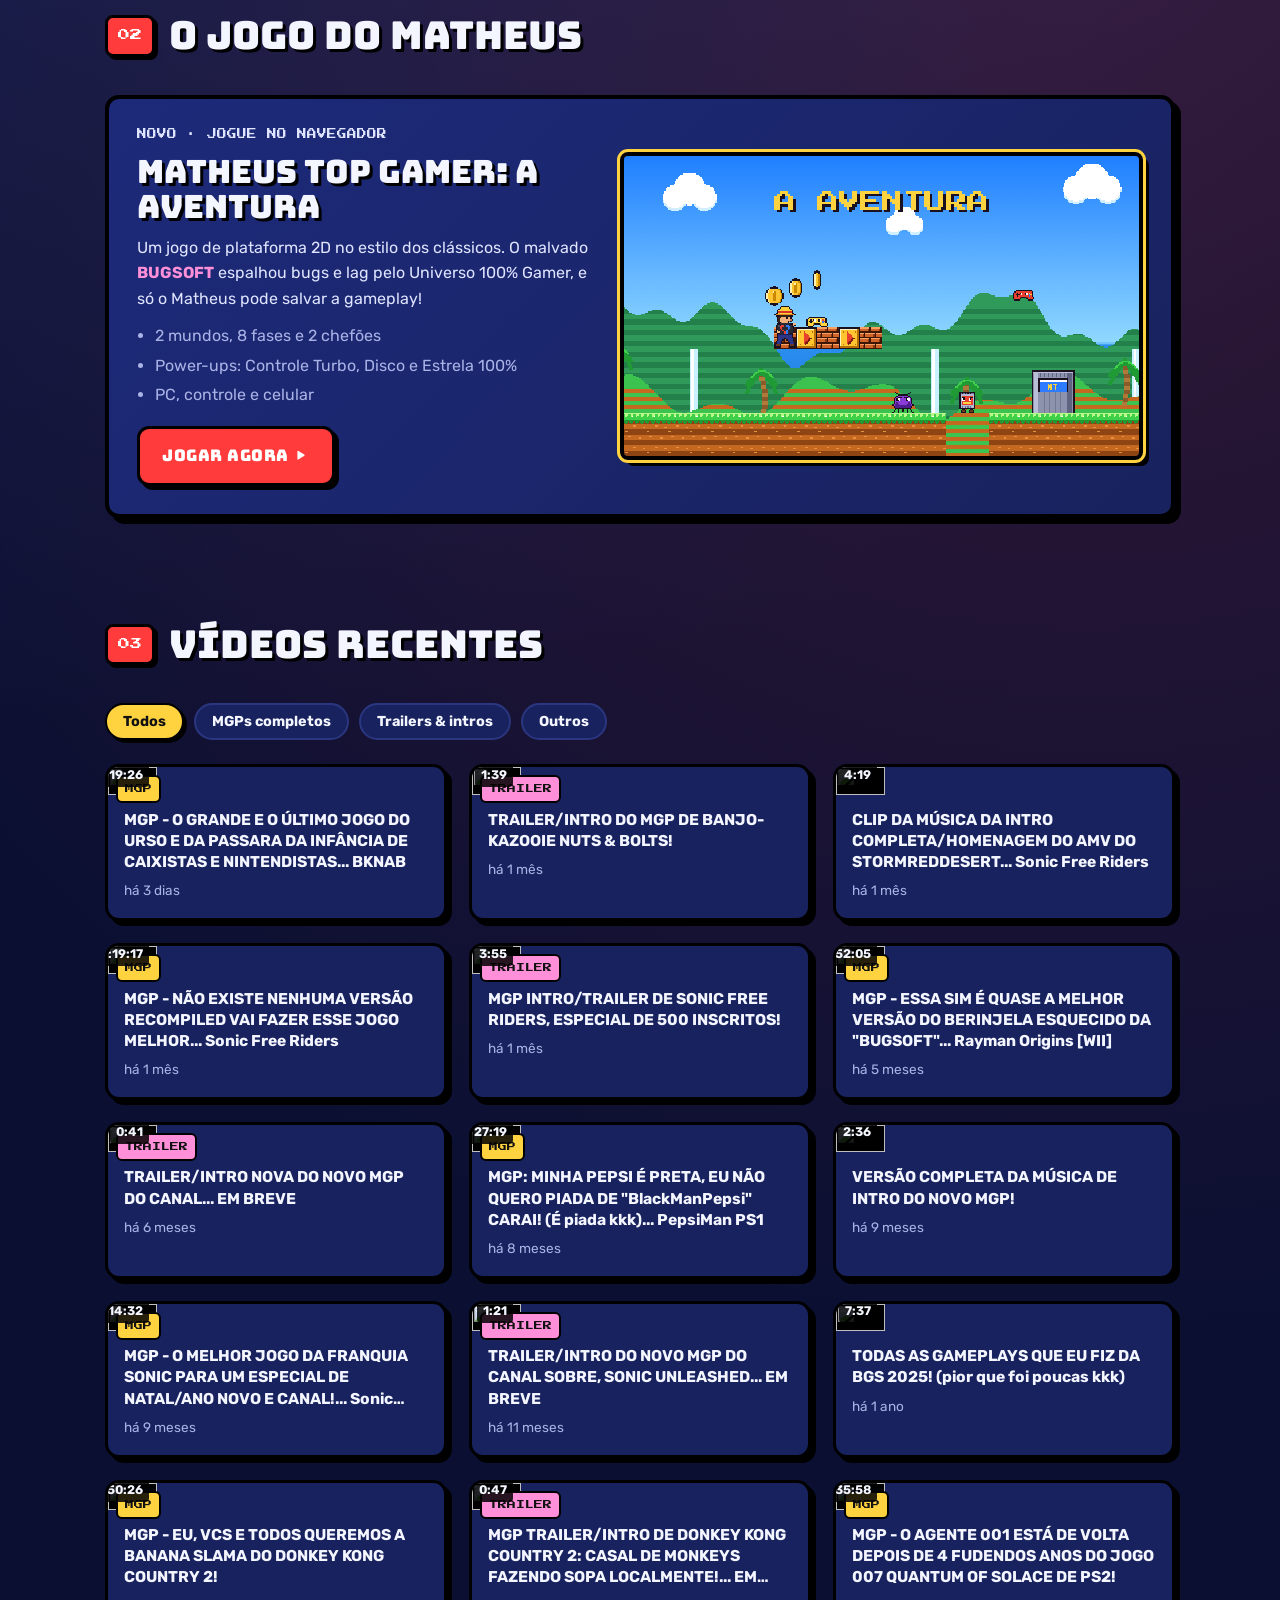
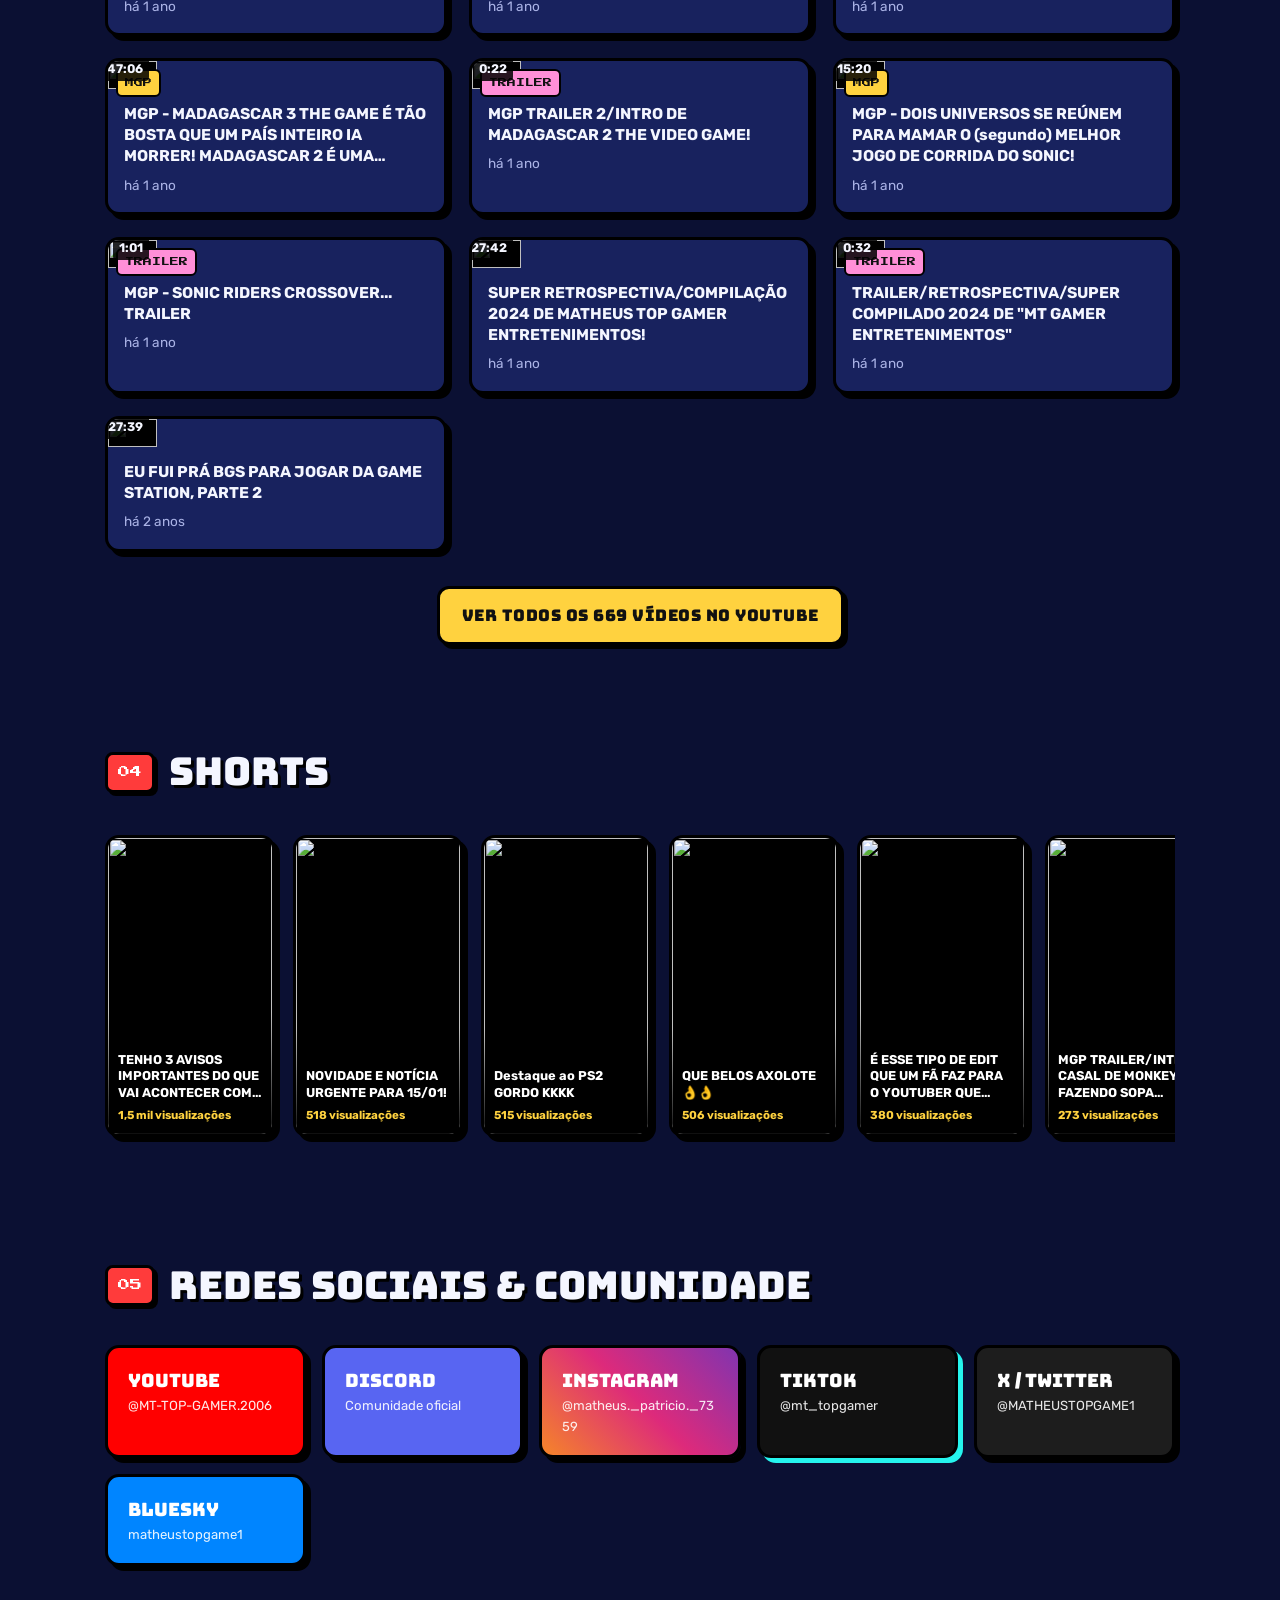
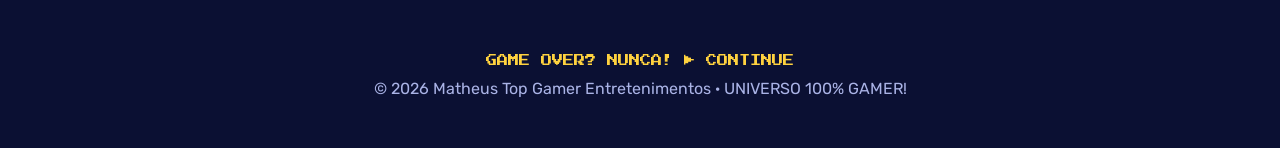
==== commit 8e97f539: "Tira o grupo do WhatsApp e a linha vermelha da fase 8 anda presa ao cenário Co-Authored-By: Claude O" ====
--- a/index.html
+++ b/index.html
@@ -132,7 +132,6 @@
       <div class="socials">
         <a class="social s-yt" href="https://www.youtube.com/@MT-TOP-GAMER.2006" target="_blank" rel="noopener"><span>YouTube</span><small>@MT-TOP-GAMER.2006</small></a>
         <a class="social s-dc" href="https://discord.gg/3EkeqaA38" target="_blank" rel="noopener"><span>Discord</span><small>Comunidade oficial</small></a>
-        <a class="social s-wa" href="https://chat.whatsapp.com/B8DY1o9jWbjI2hbQHwNXr1" target="_blank" rel="noopener"><span>WhatsApp</span><small>Grupo do canal</small></a>
         <a class="social s-ig" href="https://www.instagram.com/matheus._patricio._7359/" target="_blank" rel="noopener"><span>Instagram</span><small>@matheus._patricio._7359</small></a>
         <a class="social s-tt" href="https://www.tiktok.com/@mt_topgamer" target="_blank" rel="noopener"><span>TikTok</span><small>@mt_topgamer</small></a>
         <a class="social s-x" href="https://x.com/MATHEUSTOPGAME1" target="_blank" rel="noopener"><span>X / Twitter</span><small>@MATHEUSTOPGAME1</small></a>
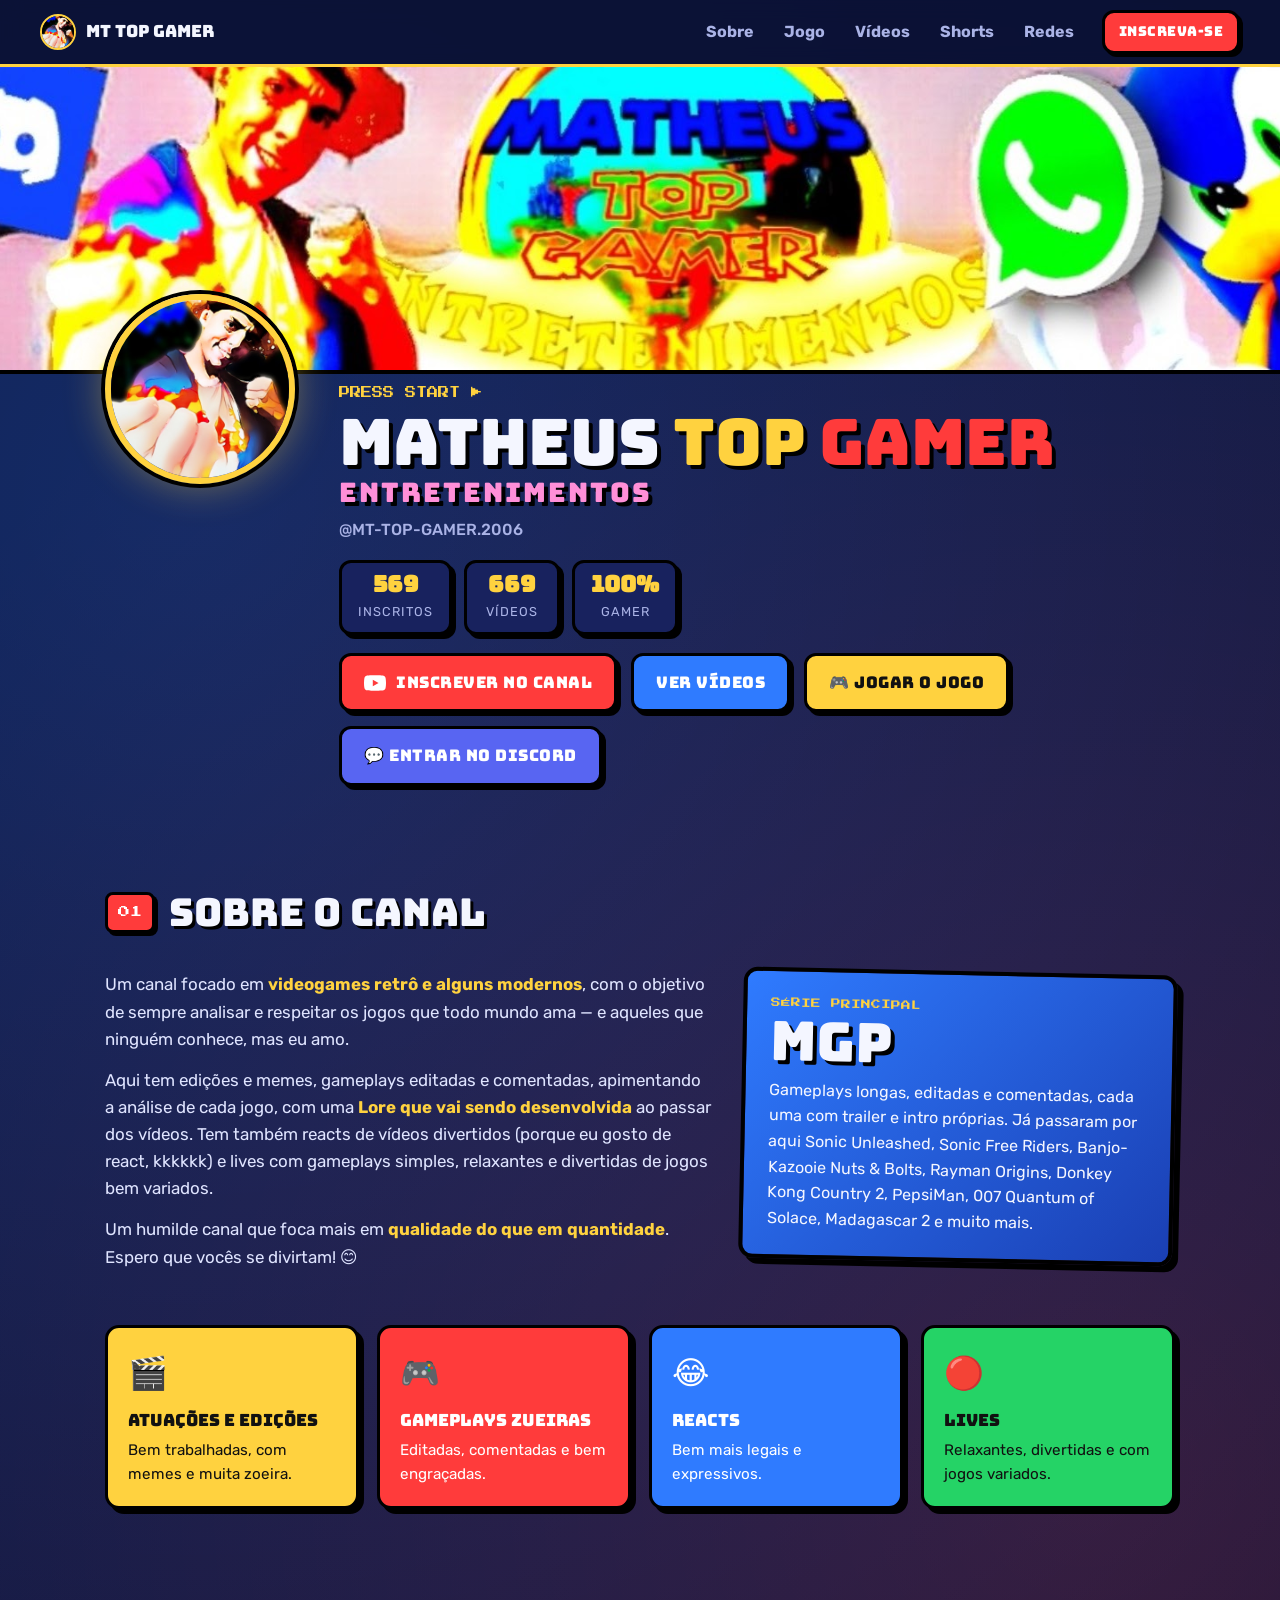
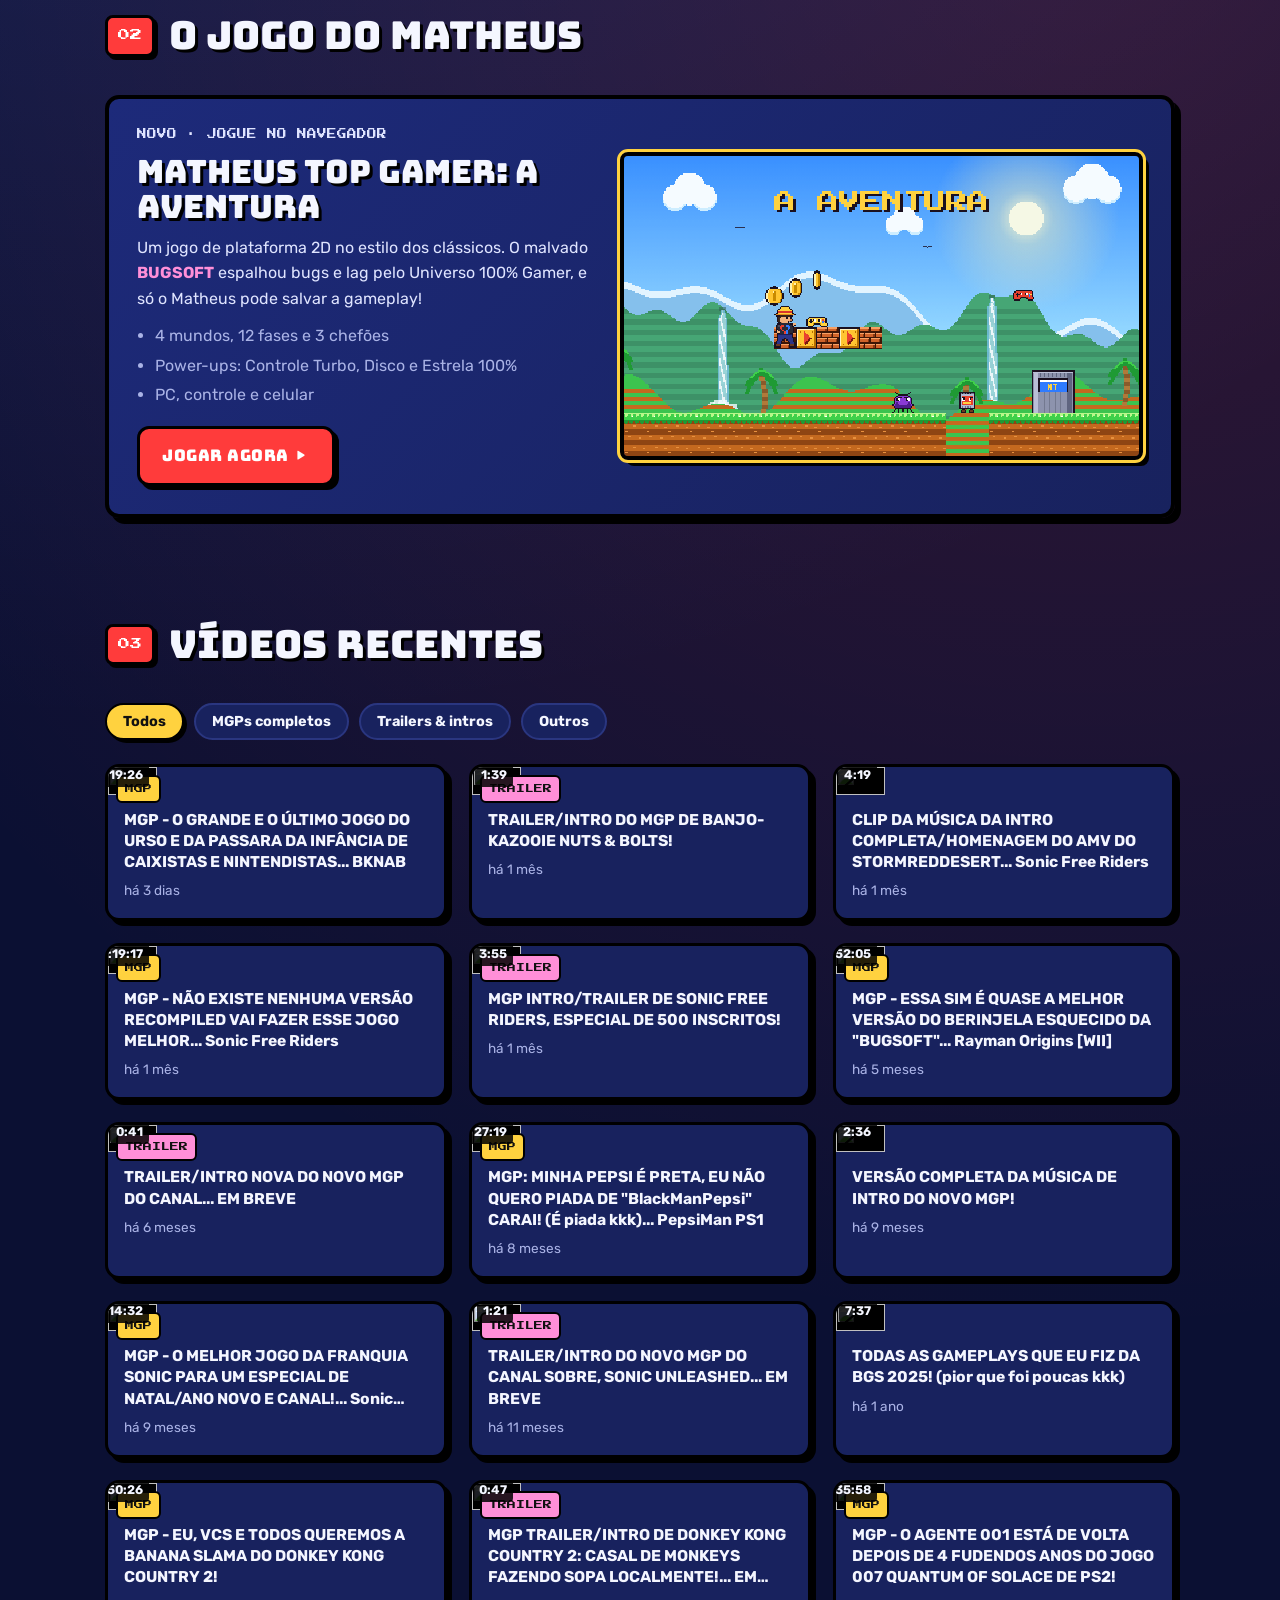
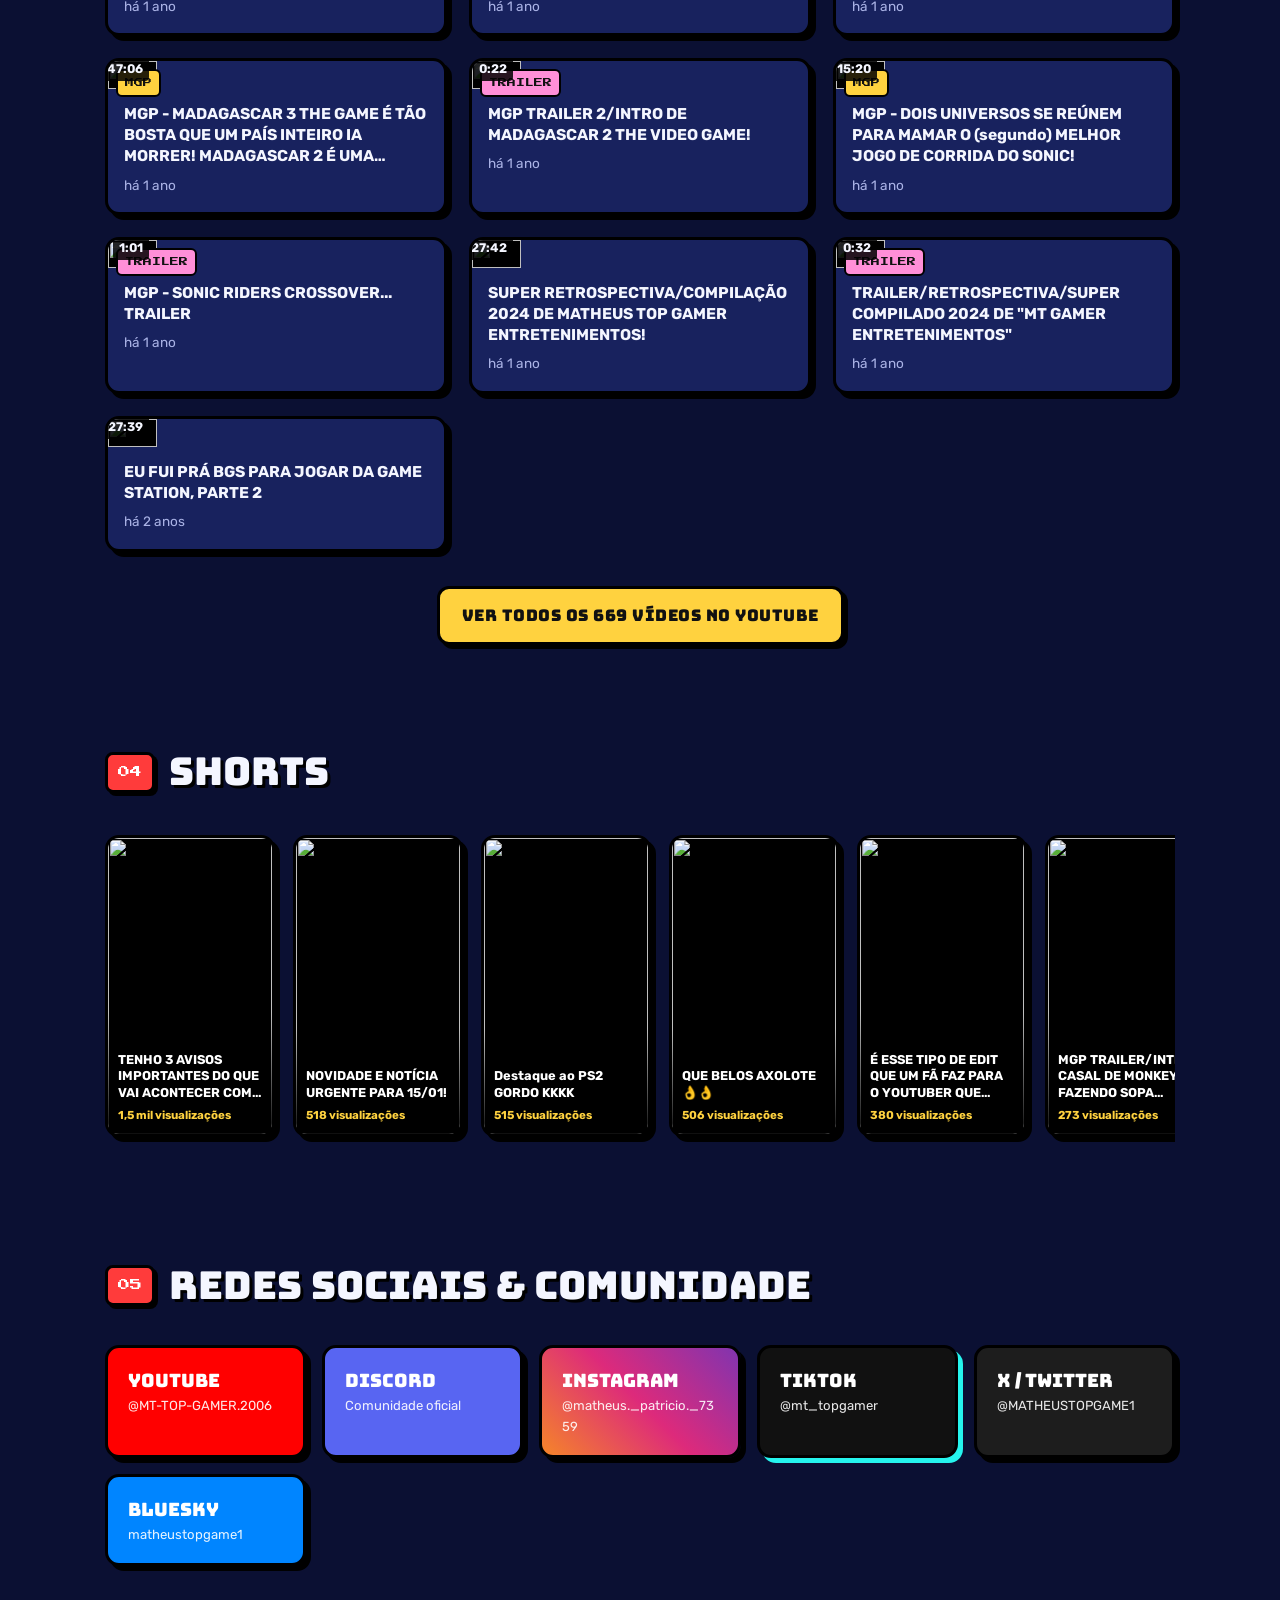
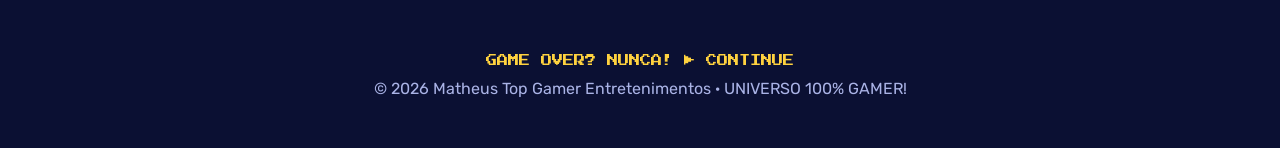
==== commit fd73ebbd: "Abre o Mundo 4 com a fase dos MGPs" ====
--- a/index.html
+++ b/index.html
@@ -93,7 +93,7 @@
           <h3>Matheus Top Gamer: A Aventura</h3>
           <p>Um jogo de plataforma 2D no estilo dos clássicos. O malvado <strong>BUGSOFT</strong> espalhou bugs e lag pelo Universo 100% Gamer, e só o Matheus pode salvar a gameplay!</p>
           <ul class="game-facts">
-            <li>2 mundos, 8 fases e 2 chefões</li>
+            <li>4 mundos, 12 fases e 3 chefões</li>
             <li>Power-ups: Controle Turbo, Disco e Estrela 100%</li>
             <li>PC, controle e celular</li>
           </ul>
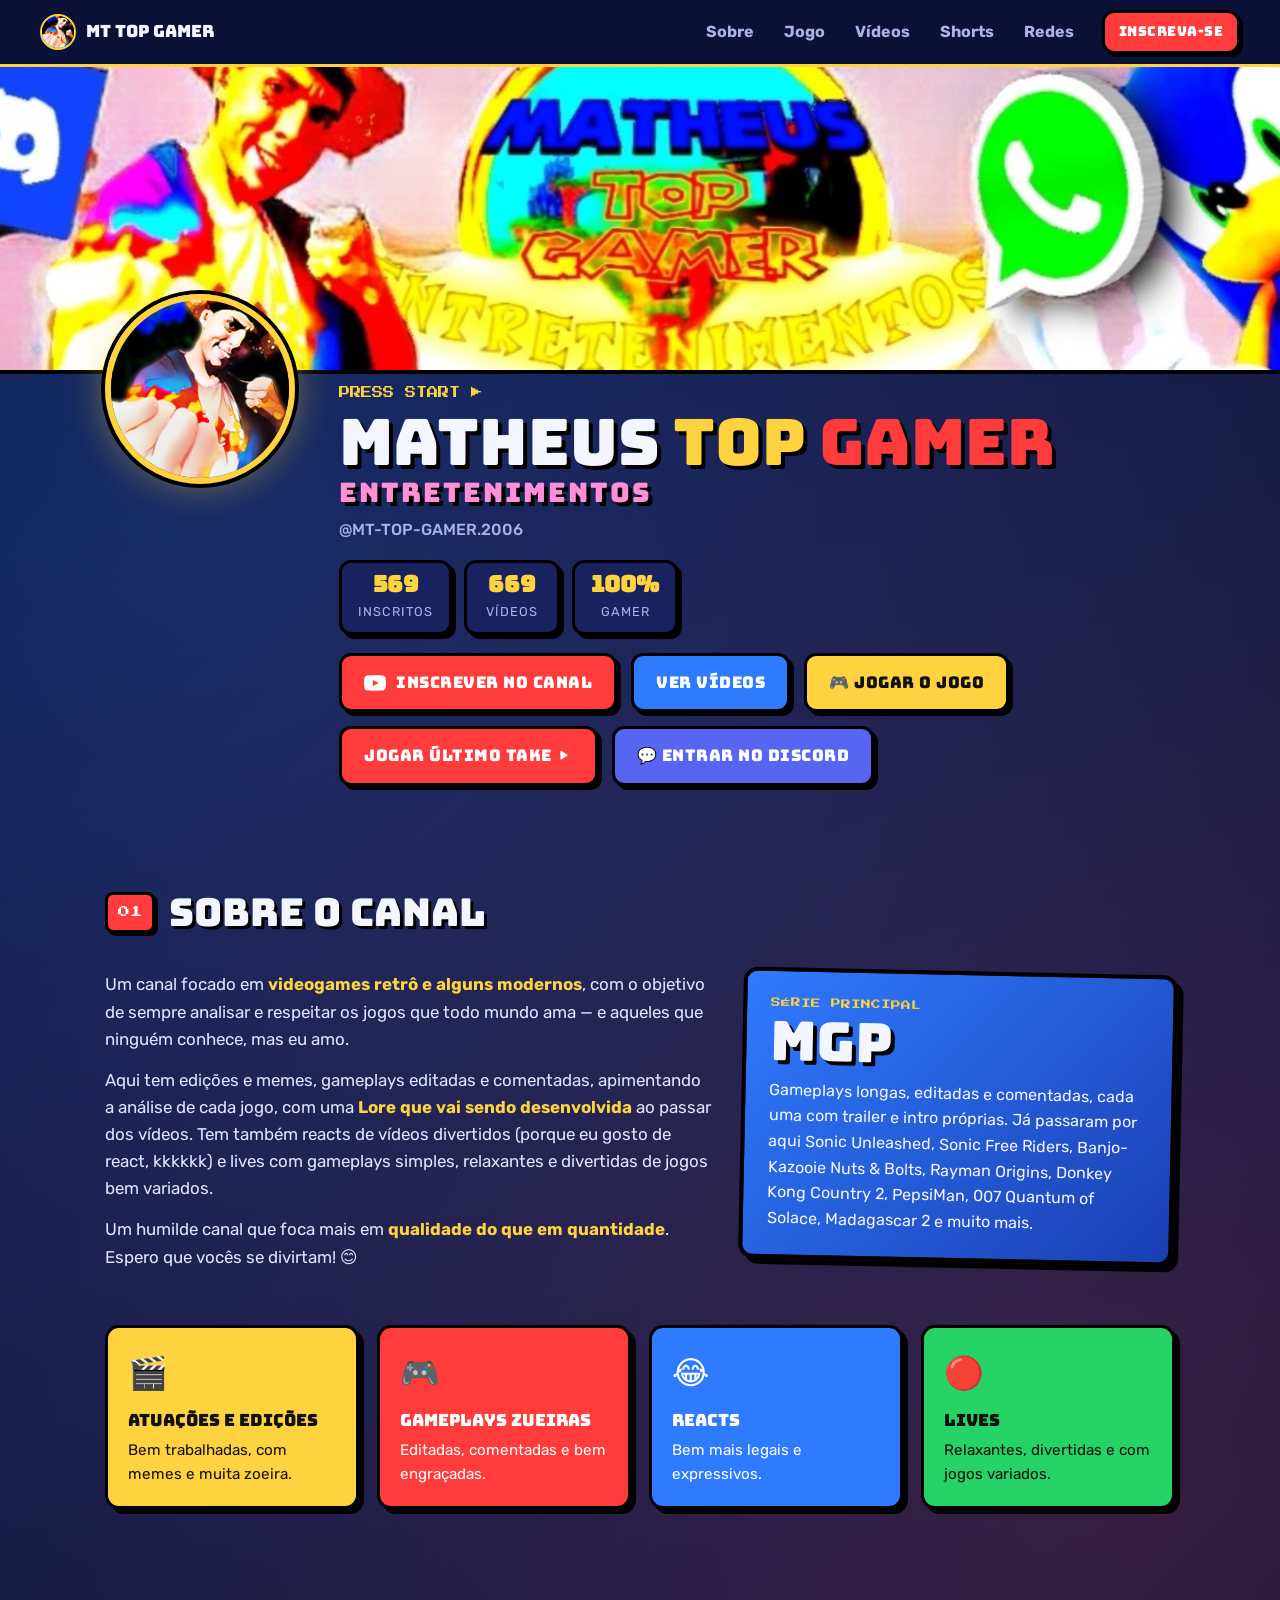
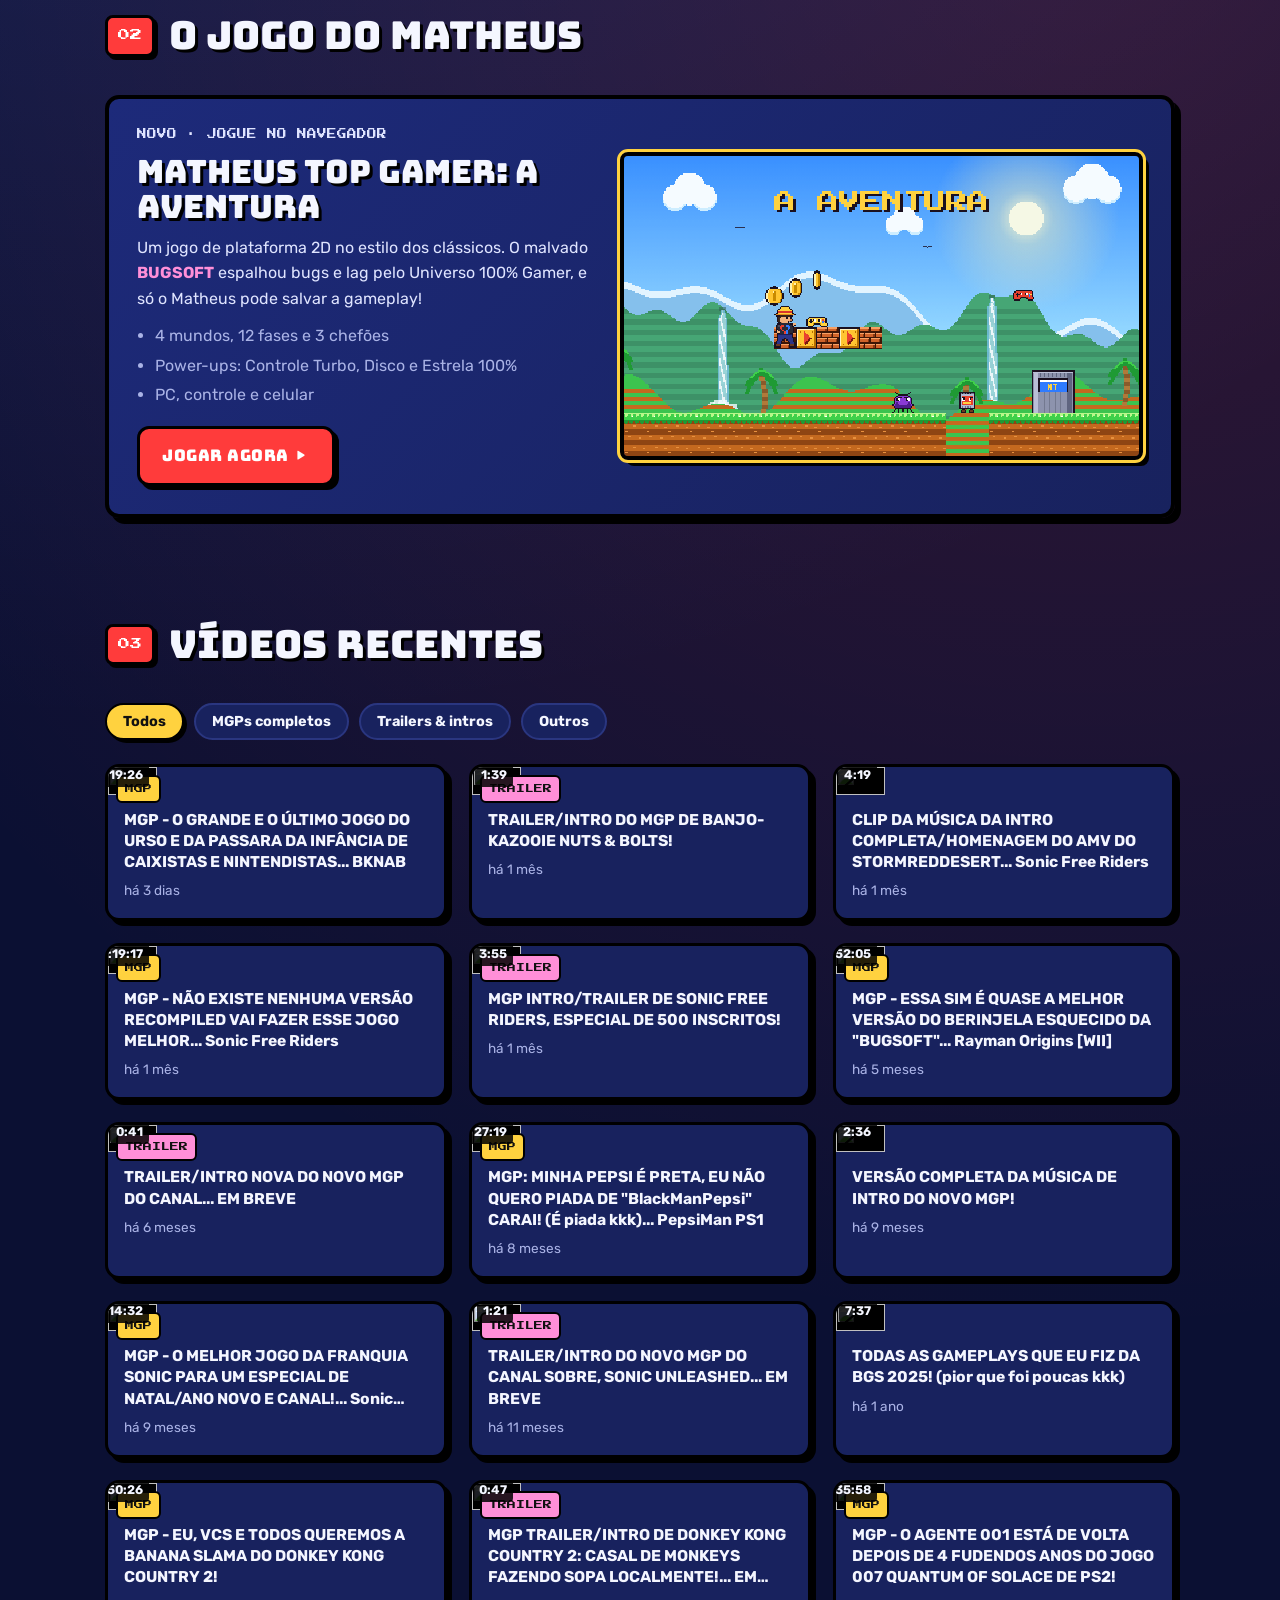
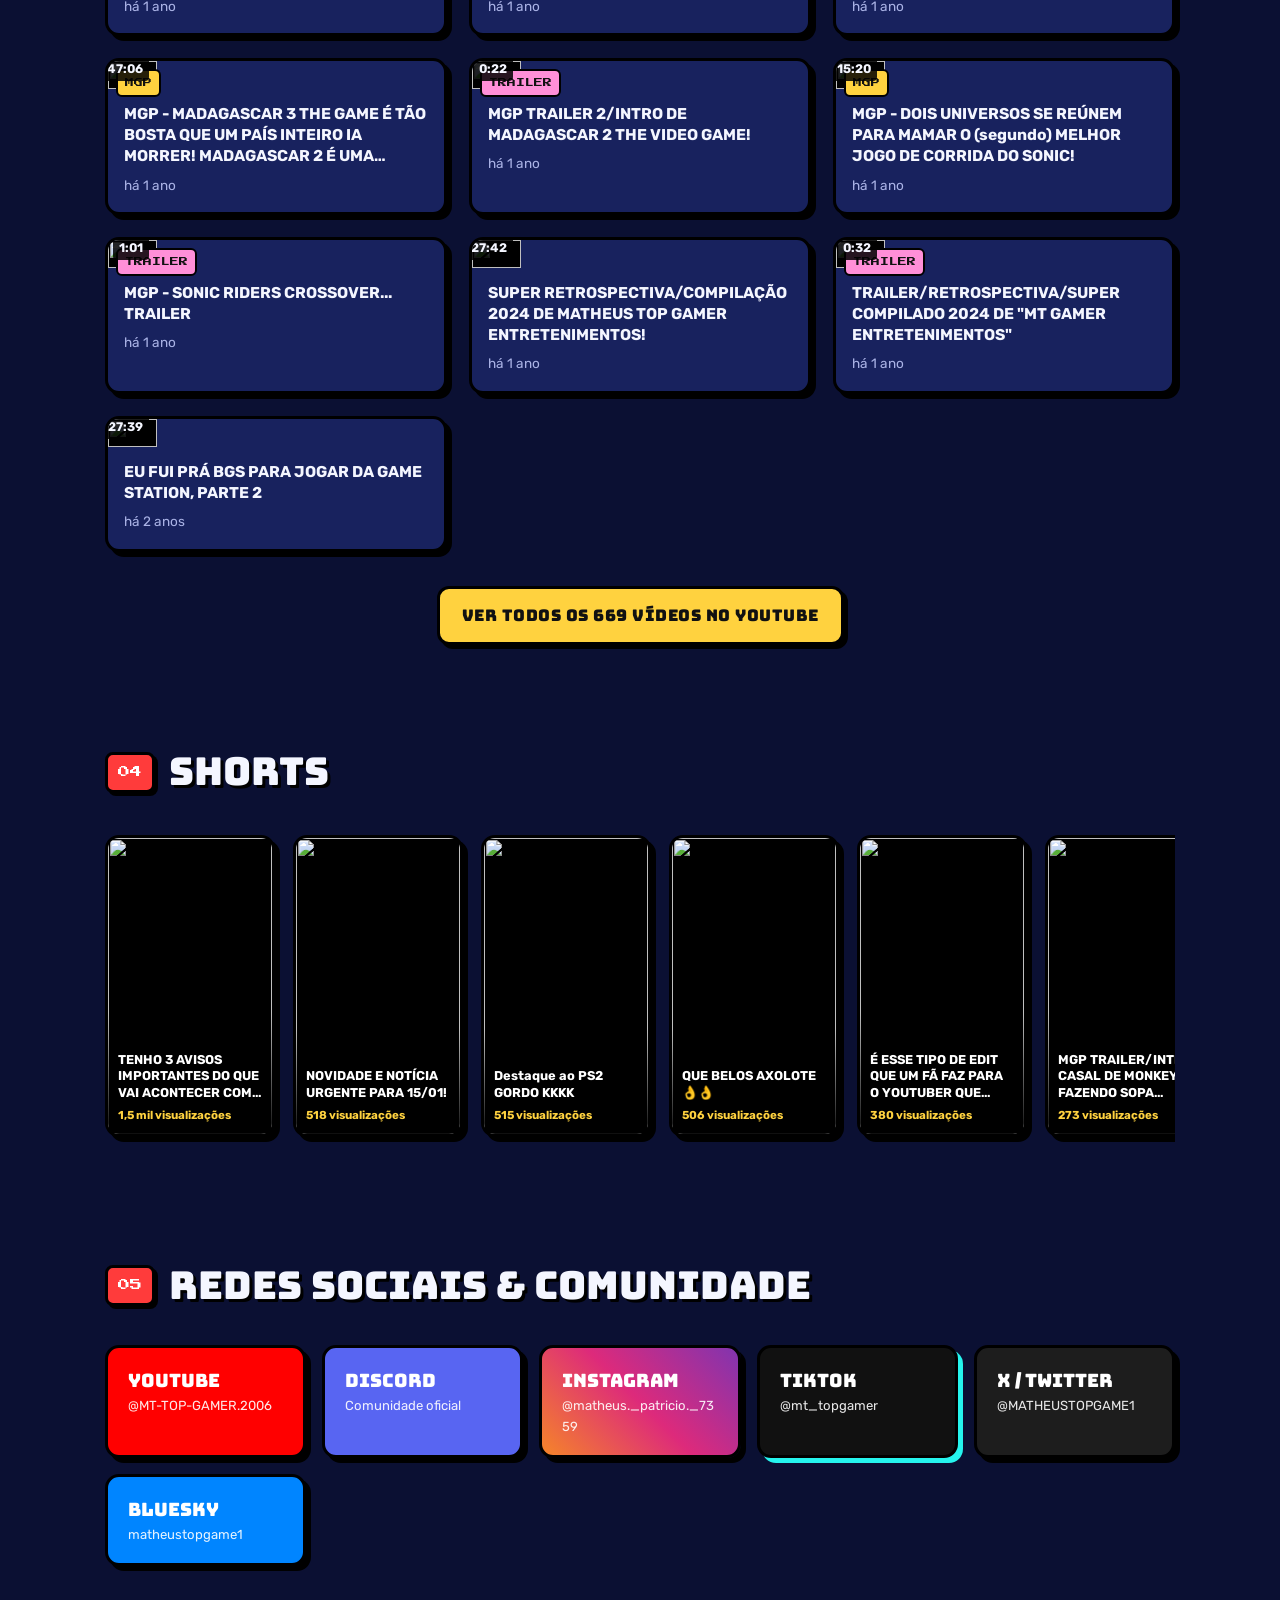
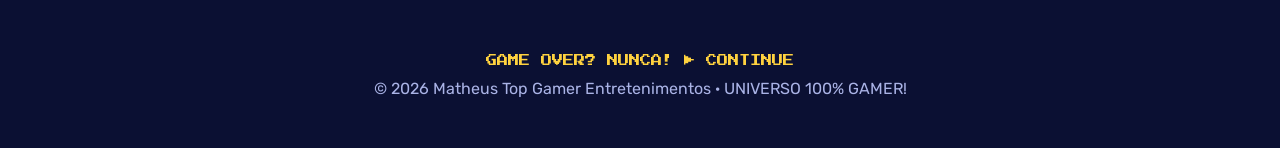
==== commit c11818fb: "Adiciona Último Take com campanha low poly e equipe desbloqueável" ====
--- a/index.html
+++ b/index.html
@@ -54,6 +54,7 @@
             </a>
             <a class="btn btn-blue" href="#videos">Ver vídeos</a>
             <a class="btn btn-yellow" href="jogo.html">🎮 Jogar o jogo</a>
+            <a class="btn btn-red" href="ultimo-take/">Jogar Último Take ▶</a>
             <a class="btn btn-discord" href="https://discord.gg/3EkeqaA38" target="_blank" rel="noopener">💬 Entrar no Discord</a>
           </div>
         </div>
